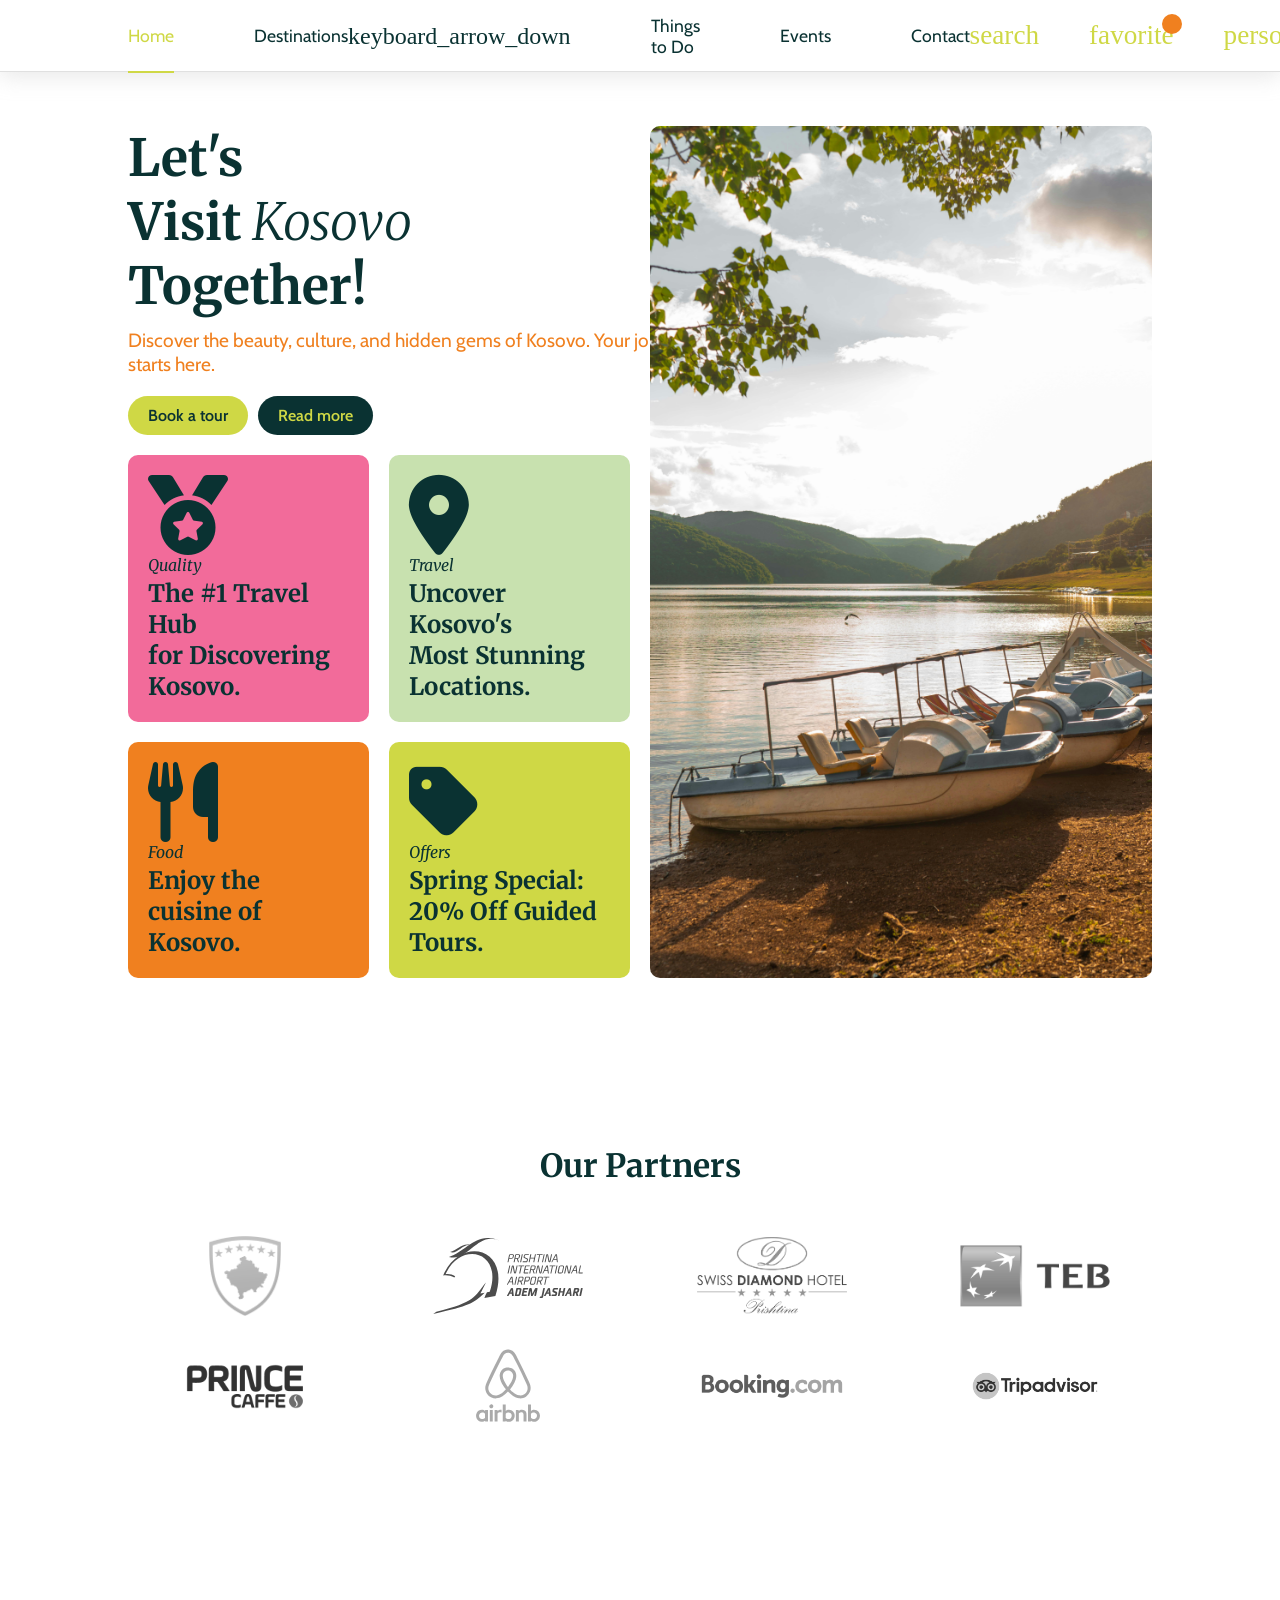
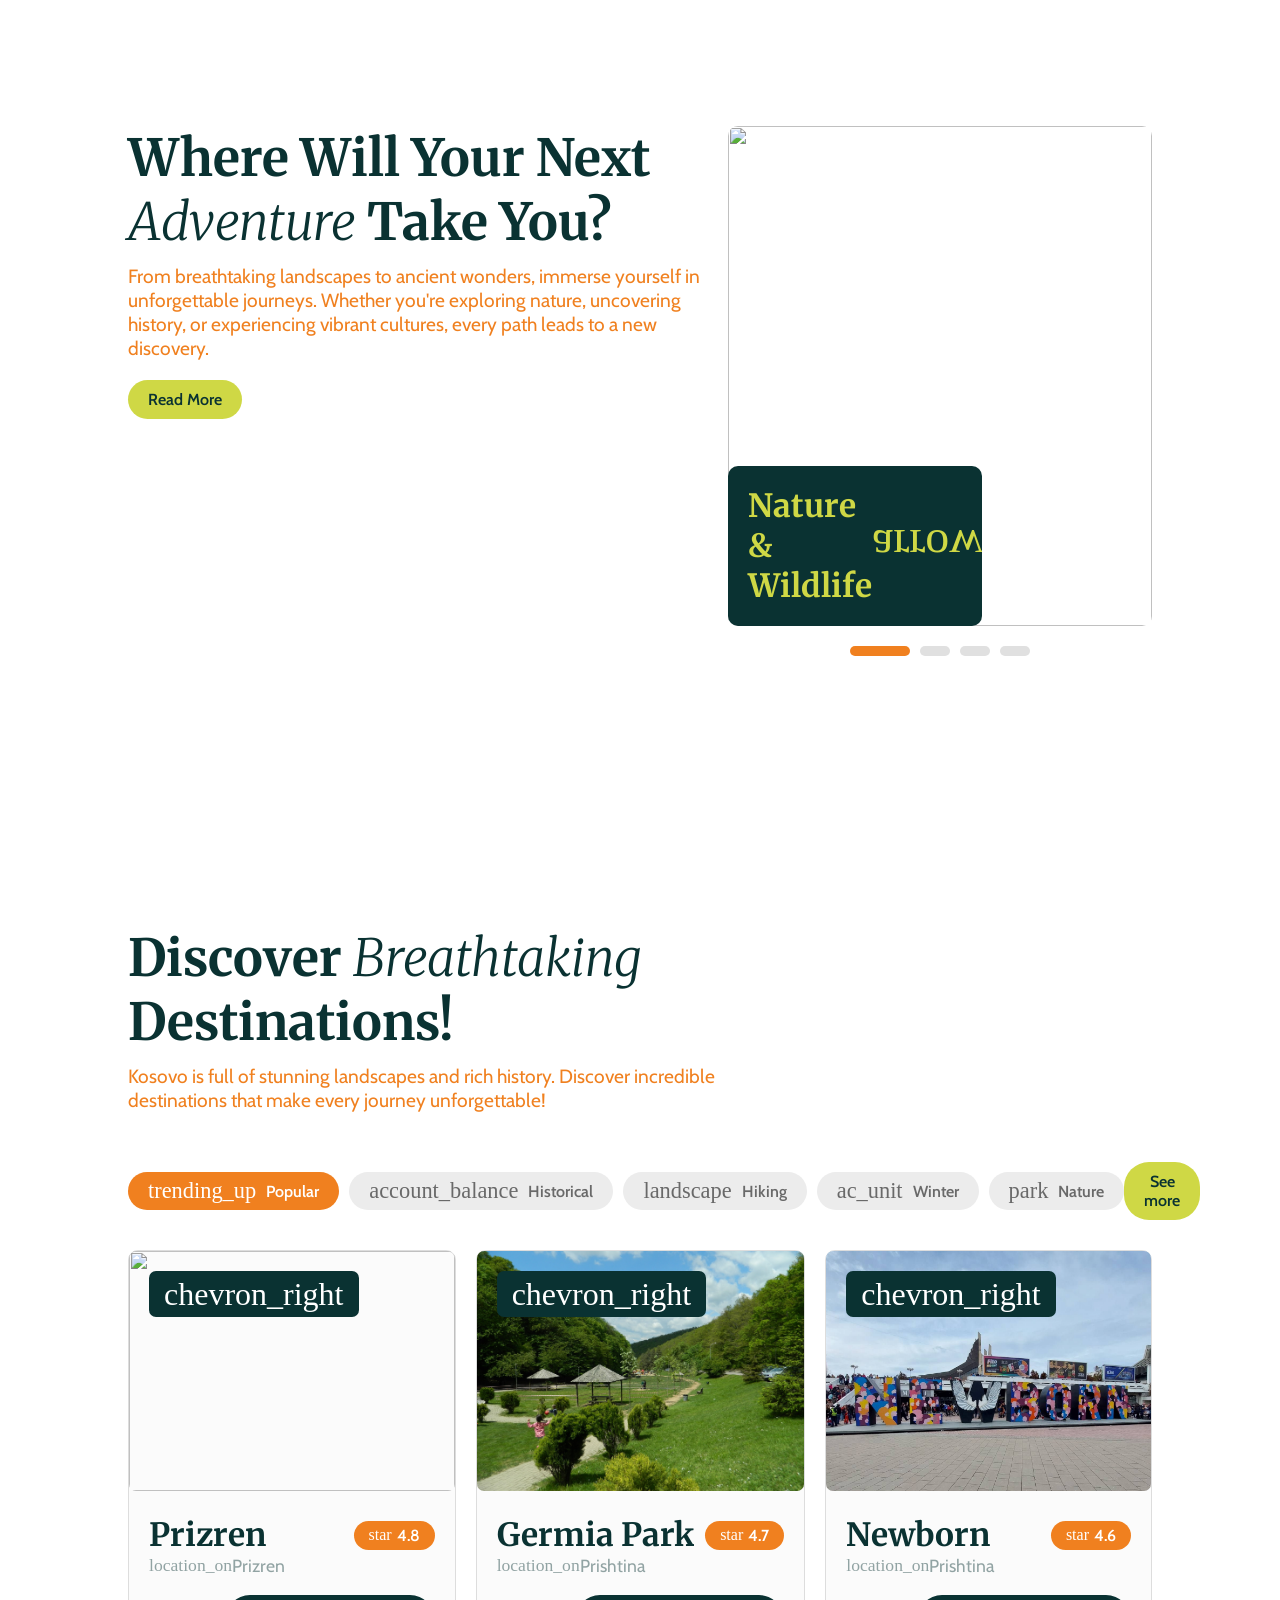
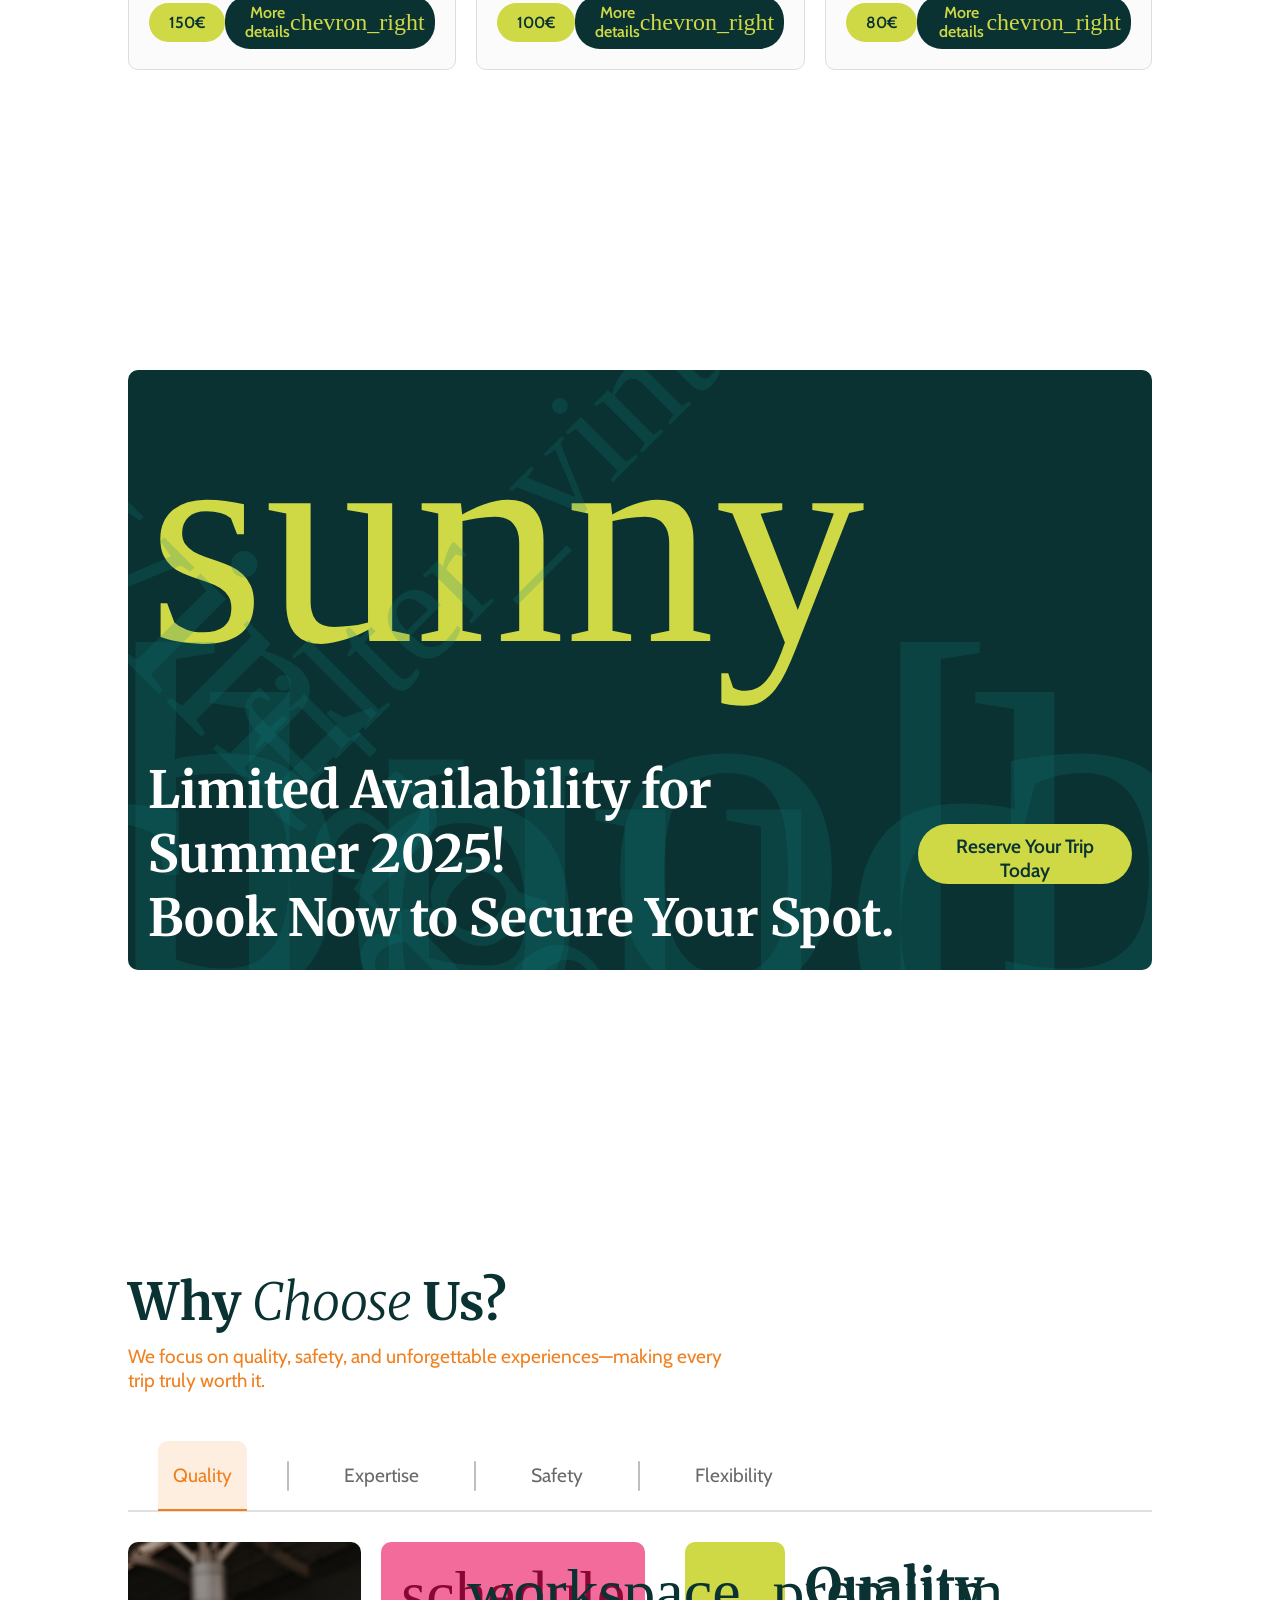
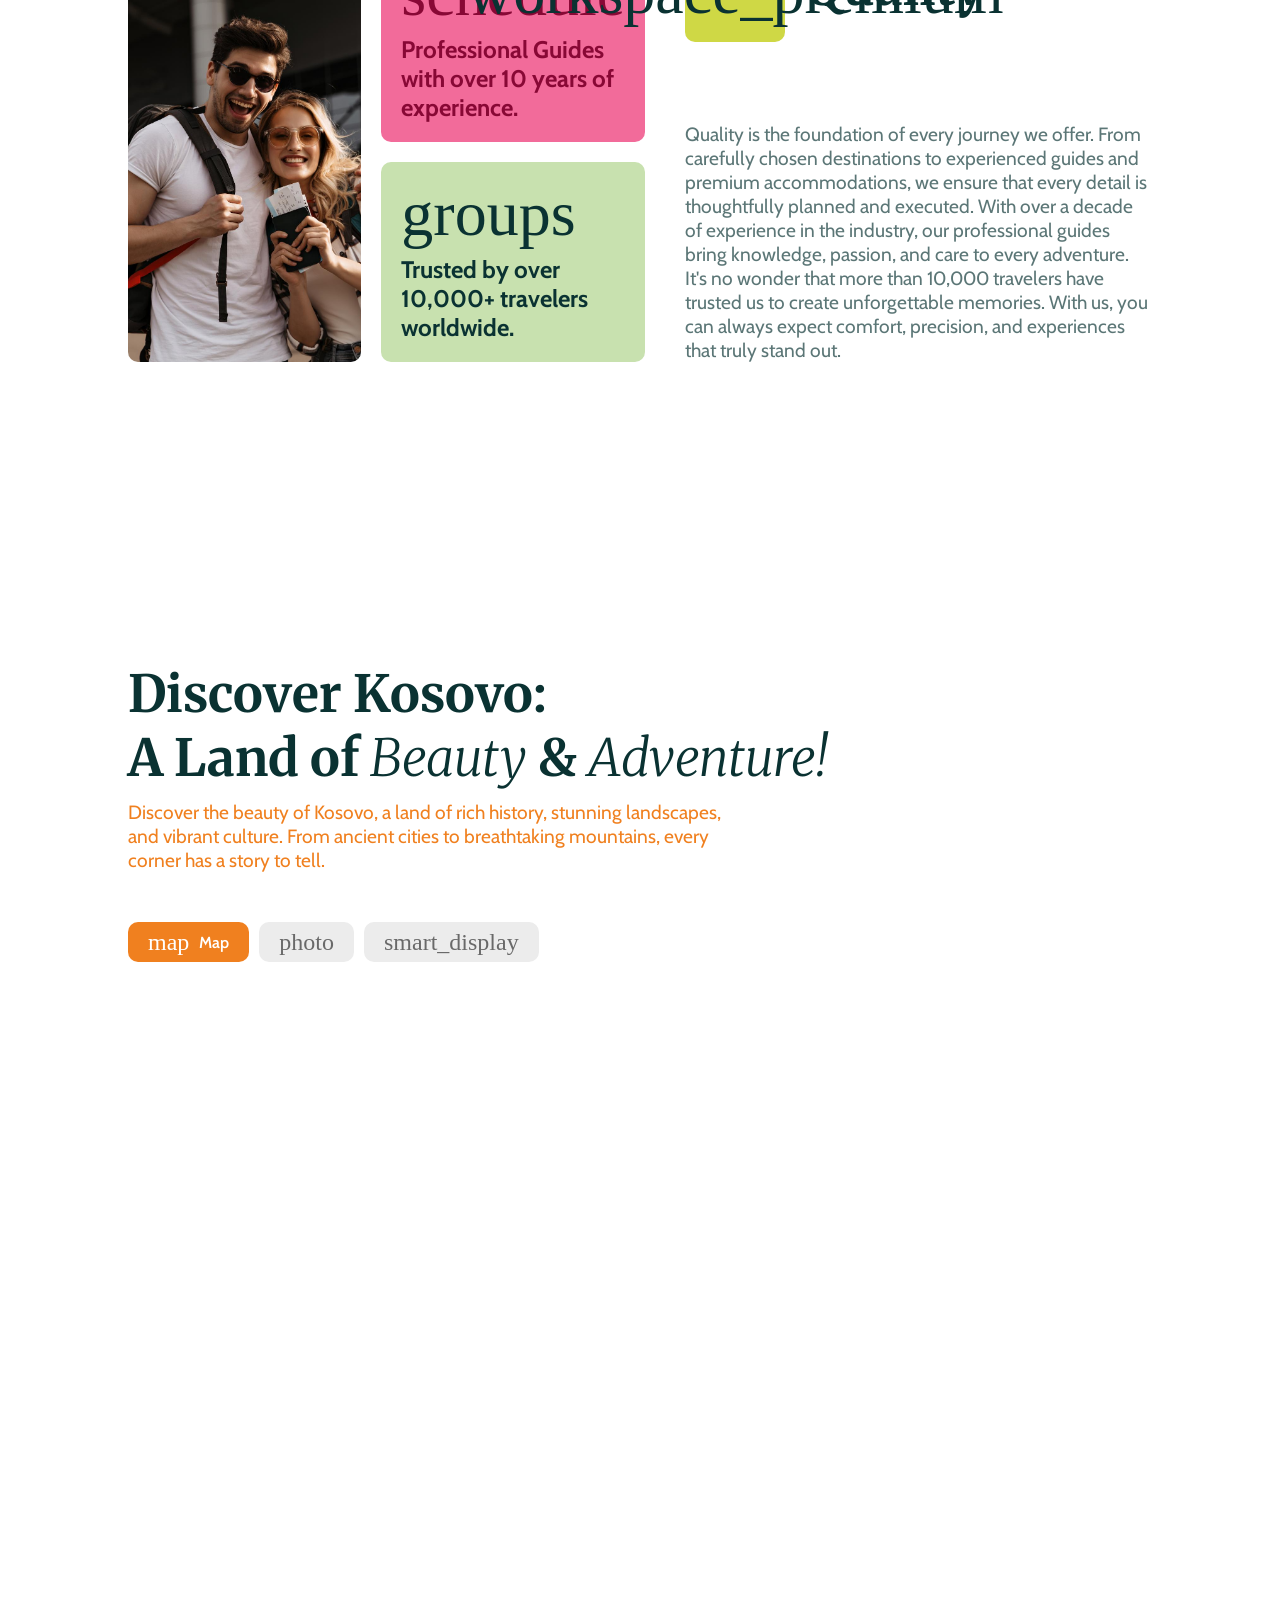
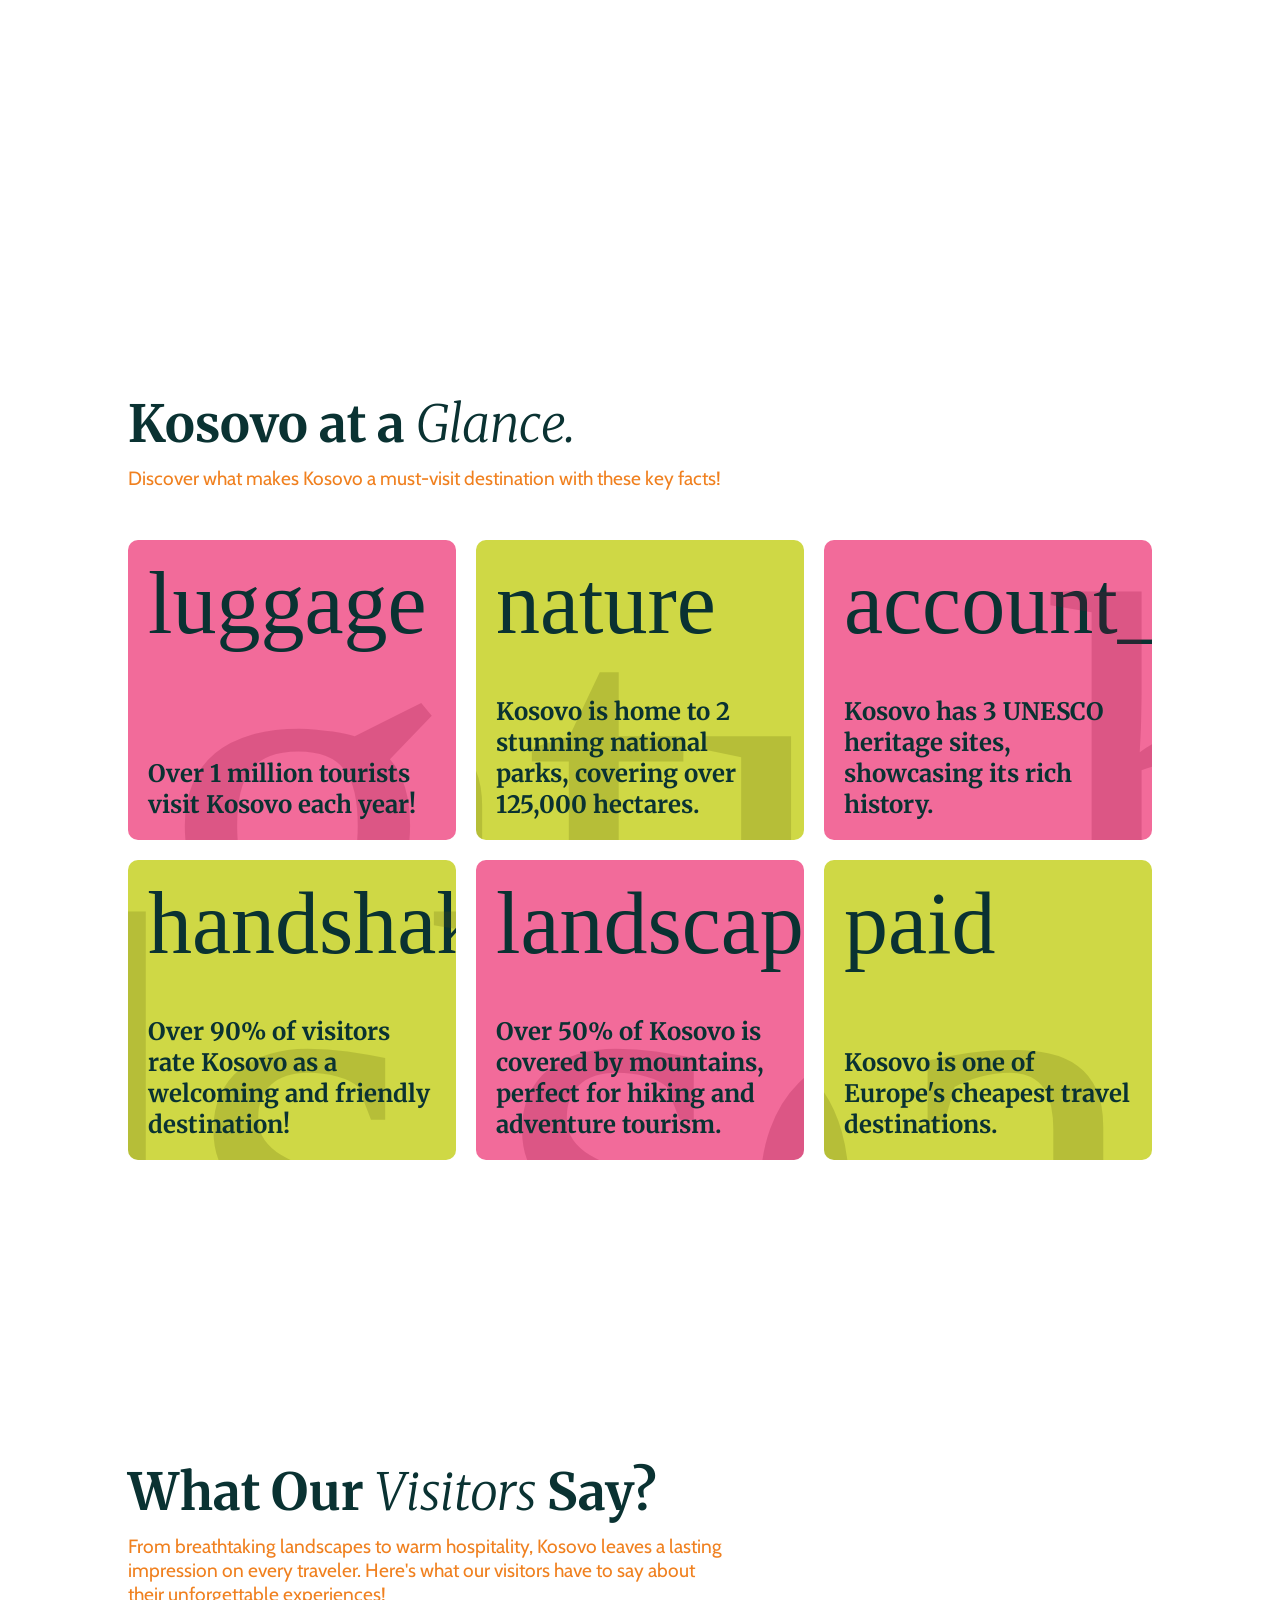
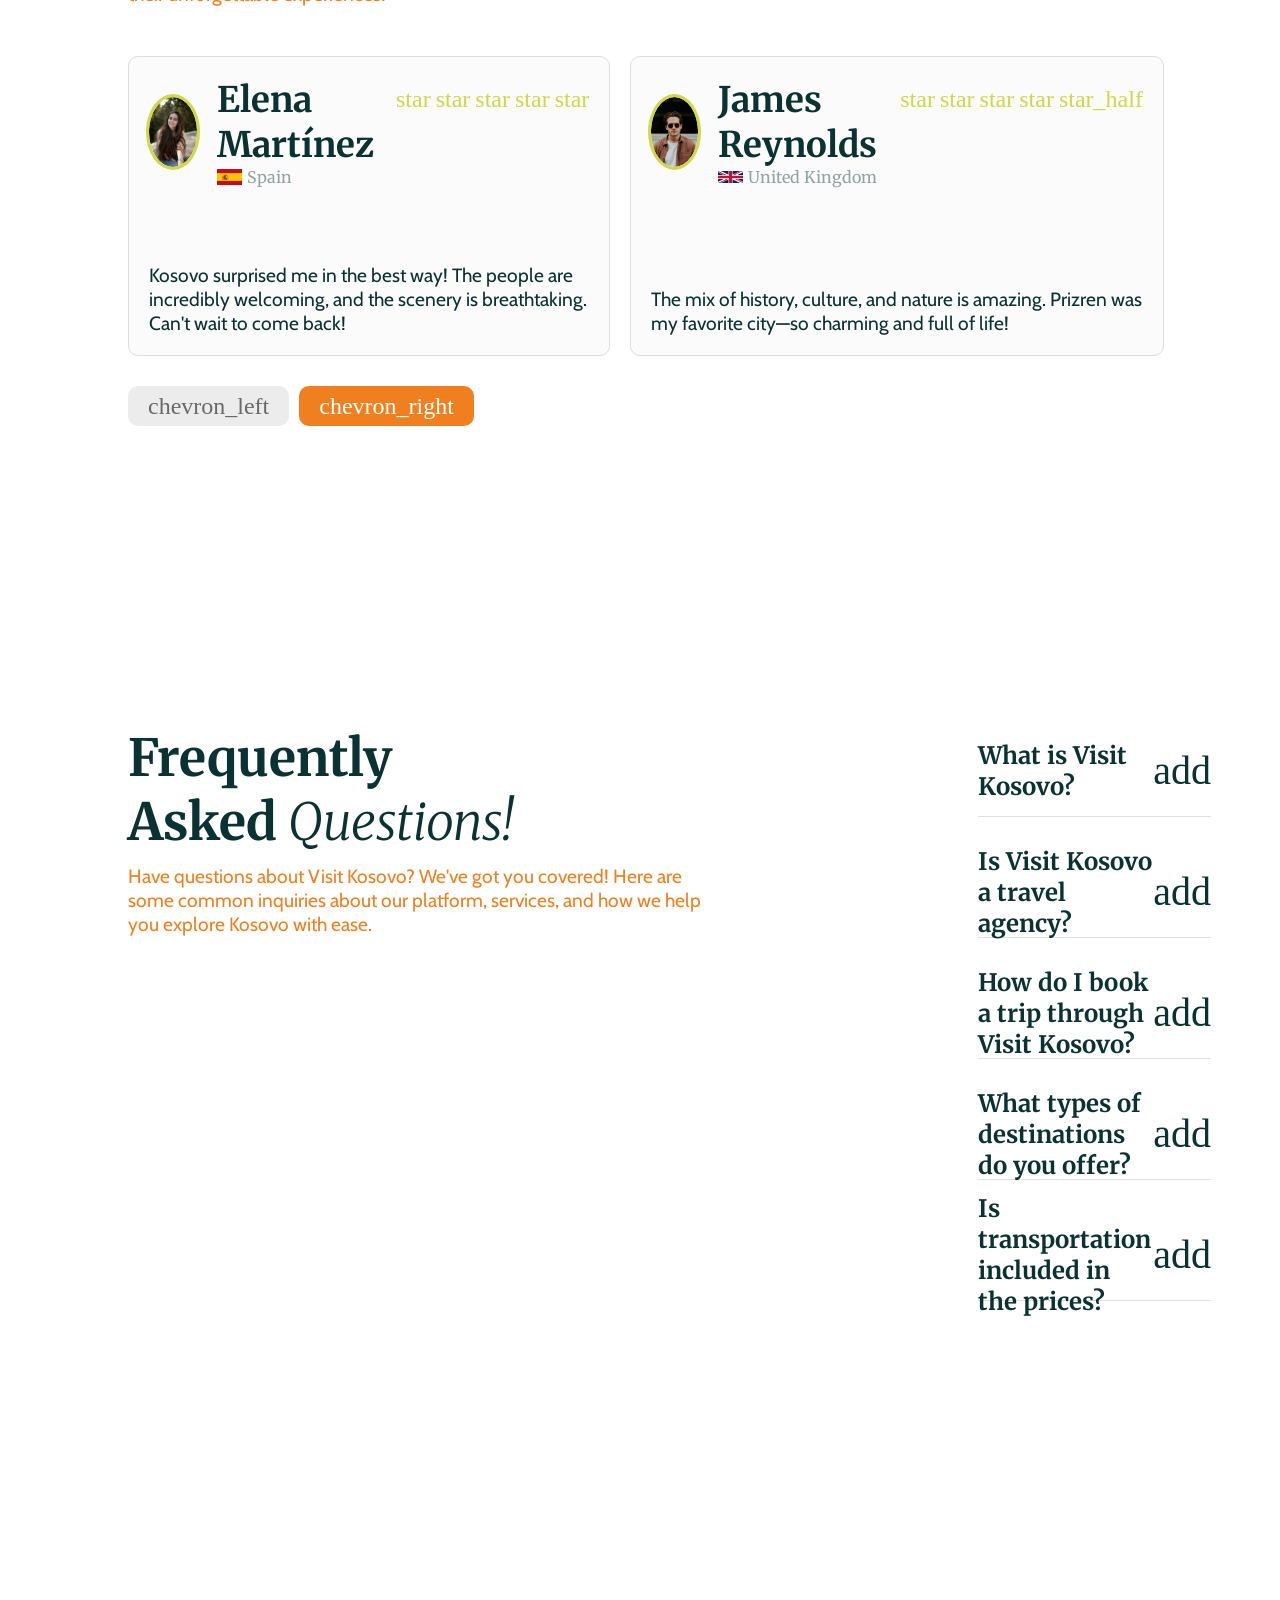
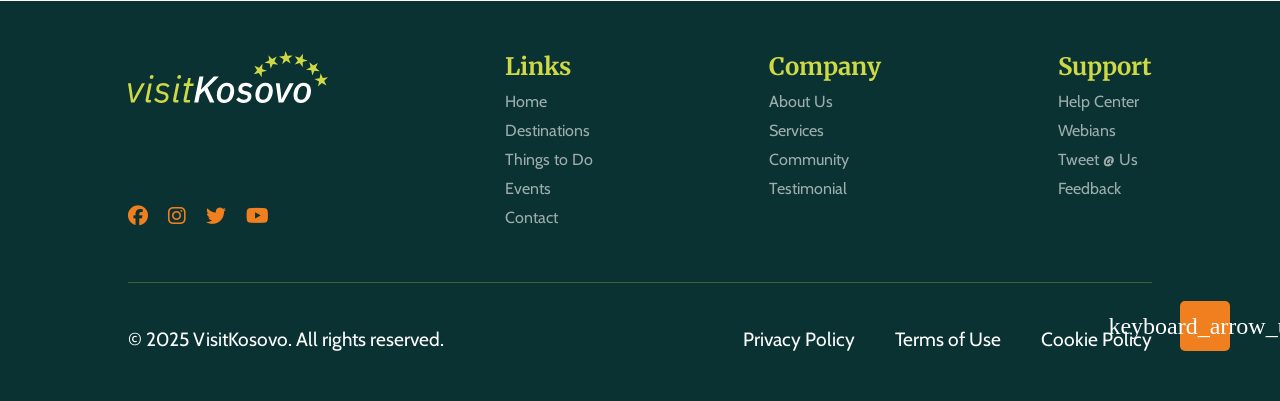
==== index.html @ 6e76bd53 "first Visit Kosovo commit" ====
<!DOCTYPE html>
<html lang="en">
  <head>
    <meta charset="UTF-8" />
    <meta name="viewport" content="width=device-width, initial-scale=1.0" />
    <title>Visit Kosovo</title>
    <link rel="icon" href="img/VisitKosovo FAVICON.svg" />
    <link rel="stylesheet" href="style.css" />

    <!-- Google Fonts -->
    <link
      href="https://fonts.googleapis.com/css2?family=Cabin:wght@400;500;700&family=Merriweather:wght@400;700&display=swap"
      rel="stylesheet"
    />

    <!-- Material Symbols (if using <span class="material-symbols-outlined">) -->
    <link
      href="https://fonts.googleapis.com/css2?family=Material+Symbols+Outlined"
      rel="stylesheet"
    />
    <link
      href="https://fonts.googleapis.com/css2?family=Material+Symbols+Outlined"
      rel="stylesheet"
    />
    <!-- Font Awesome -->
    <link
      rel="stylesheet"
      href="https://cdnjs.cloudflare.com/ajax/libs/font-awesome/6.4.0/css/all.min.css"
    />
    <link
      rel="stylesheet"
      href="https://fonts.googleapis.com/css2?family=Material+Symbols+Outlined:opsz,wght,FILL,GRAD@20..48,100..700,0..1,-50..200&icon_names=sunny"
    />
  </head>

  <body>
    <header>
      <div class="header-logo">
        <a href="index.html"
          ><img src="img/VISIT KOSOVO LOGO-02.svg" alt=""
        /></a>
      </div>
      <nav>
        <ul>
          <div class="link-container active-link">
            <li><a href="index.html">Home</a></li>
          </div>
          <div class="scrolldown-nav">
            <li><a href="page2.html">Destinations</a></li>
            <span class="material-icons nav-arrow"> keyboard_arrow_down </span>
            <div class="scroll-container">
              <ul>
                <li><a href="#">Popular</a></li>
                <li><a href="#">Historical</a></li>
                <li><a href="#">Hiking</a></li>
                <li><a href="#">Winter</a></li>
                <li><a href="#">Nature</a></li>
              </ul>
            </div>
          </div>
          <div class="link-container">
            <li><a href="page3.html">Things to Do</a></li>
          </div>
          <div class="link-container">
            <li><a href="page4.html">Events</a></li>
          </div>
          <div class="link-container">
            <li><a href="page5.html">Contact</a></li>
          </div>
        </ul>
      </nav>
      <div class="header-buttons">
        <div class="header-icon">
          <span class="material-icons">search</span>
        </div>
        <a href="page6.html">
          <div class="header-icon">
            <div class="notify-circle"></div>
            <span class="material-icons">favorite</span>
          </div>
        </a>
        <a href="page7.html">
          <div class="header-icon">
            <span class="material-icons">person</span>
          </div>
        </a>
      </div>
    </header>
    <main>
      <section class="hero-section">
        <div class="hero-text">
          <h1>Let's <br />Visit <span>Kosovo</span> Together!</h1>
          <p>
            Discover the beauty, culture, and hidden gems of Kosovo. Your
            journey starts here.
          </p>
          <div>
            <button class="main-btn">Book a tour</button>
            <button class="second-btn">Read more</button>
          </div>
        </div>
        <div class="hero-box firstBox">
          <i class="fa-solid fa-medal"></i>
          <div>
            <p>Quality</p>
            <h1>The #1 Travel Hub<br />for Discovering Kosovo.</h1>
          </div>
        </div>
        <div class="hero-box secondBox">
          <i class="fa-solid fa-location-dot"></i>
          <div>
            <p>Travel</p>
            <h1>Uncover Kosovo's<br />Most Stunning Locations.</h1>
          </div>
        </div>
        <div class="hero-box thirdBox">
          <i class="fa-solid fa-utensils"></i>
          <div>
            <p>Food</p>
            <h1>Enjoy the<br />cuisine of Kosovo.</h1>
          </div>
        </div>
        <div class="hero-box fourthBox">
          <i class="fa-solid fa-tag"></i>
          <div>
            <p>Offers</p>
            <h1>Spring Special:<br />20% Off Guided Tours.</h1>
          </div>
        </div>
        <div class="hero-image">
          <img src="img/Hero FOTO 1.jpg" alt="" />
        </div>
      </section>
      <section class="partners-section">
        <h1>Our Partners</h1>
        <div class="partners-logos">
          <img src="img/Qeveria - Logo.png" alt="" />
          <img src="img/Aeroporti - Logo.svg" alt="" />
          <img src="img/Swiss Diamond - Logo.png" alt="" />
          <img src="img/Teb - Logo.png" alt="" />
          <img src="img/Prince Caffe - Logo.png" alt="" />
          <img src="img/Airbnb - Logo.svg" alt="" />
          <img src="img/Booking.com - Logo.png" alt="" />
          <img src="img/Tripadvisor - Logo.png" alt="" />
        </div>
      </section>
      <section class="adventure-section">
        <div class="adventure-left">
          <h1>Where Will Your Next <br /><span>Adventure</span> Take You?</h1>
          <p>
            From breathtaking landscapes to ancient wonders, immerse yourself in
            unforgettable journeys. Whether you're exploring nature, uncovering
            history, or experiencing vibrant cultures, every path leads to a new
            discovery.
          </p>
          <button class="main-btn">Read More</button>
        </div>
        <div class="adventure-right">
          <div class="adventure-content"></div>
          <div class="adventure-lines">
            <div class="line line-active" onclick="changeContent(0)"></div>
            <div class="line" onclick="changeContent(1)"></div>
            <div class="line" onclick="changeContent(2)"></div>
            <div class="line" onclick="changeContent(3)"></div>
          </div>
        </div>
      </section>
      <section class="destination-section">
        <div class="destination-text">
          <h1>Discover <span>Breathtaking</span> <br />Destinations!</h1>
          <p>
            Kosovo is full of stunning landscapes and rich history. Discover
            incredible destinations that make every journey unforgettable!
          </p>
        </div>
        <div class="category-buttons">
          <div class="all-destination-buttons">
            <button
              class="destination-btn active-destination-btn"
              onclick="
                   changeCategory ();
                   loadCard(0);
                    "
            >
              <span class="material-icons">trending_up</span> Popular
            </button>
            <button
              class="destination-btn"
              onclick="
                   changeCategory ()
                   loadCard(1);
                    "
            >
              <span class="material-icons">account_balance</span> Historical
            </button>
            <button
              class="destination-btn"
              onclick="
                    changeCategory ()
                    loadCard(2)"
            >
              <span class="material-icons">landscape</span> Hiking
            </button>
            <button
              class="destination-btn"
              onclick="
                    changeCategory ()
                    loadCard(3)"
            >
              <span class="material-icons">ac_unit</span> Winter
            </button>
            <button
              class="destination-btn"
              onclick="
                    changeCategory ()
                    loadCard(4)"
            >
              <span class="material-icons">park</span> Nature
            </button>
          </div>
          <a href="page2.html"><button class="main-btn">See more</button></a>
        </div>
        <div class="card-grid" id="allCards"></div>
      </section>
      <section class="cta-section">
        <div class="cta-content">
          <div class="cta-top">
            <span class="material-icons">sunny</span>
          </div>
          <div class="cta-text">
            <h1>
              Limited Availability for Summer 2025! <br />Book Now to Secure
              Your Spot.
            </h1>
            <button>Reserve Your Trip Today</button>
          </div>
          <span class="material-icons cta-bck cloud-1">cloud</span>
          <span class="material-icons cta-bck cloud-2">cloud</span>
          <span class="material-icons cta-bck fan-1">filter_vintage</span>
          <span class="material-icons cta-bck fan-2">filter_vintage</span>
        </div>
      </section>
      <section class="choose-section">
        <div class="choose-title">
          <h1>Why <span>Choose</span> Us?</h1>
          <p>
            We focus on quality, safety, and unforgettable experiences—making
            every trip truly worth it.
          </p>
        </div>
        <div class="choose-all-cat">
          <p
            class="choose-category active-category"
            onclick=" changeChoose();
                    loadChoose(0)"
          >
            Quality
          </p>
          <div class="divide"></div>
          <p
            class="choose-category"
            onclick=" changeChoose();
                loadChoose(1)"
          >
            Expertise
          </p>
          <div class="divide"></div>
          <p
            class="choose-category"
            onclick=" changeChoose();
                loadChoose(2)"
          >
            Safety
          </p>
          <div class="divide"></div>
          <p
            class="choose-category"
            onclick=" changeChoose();
                loadChoose(3)"
          >
            Flexibility
          </p>
        </div>
        <div class="choose-content" id="chooseContent"></div>
      </section>
      <section class="discover-section">
        <div class="discover-title">
          <h1>
            Discover Kosovo:<br />A Land of <span>Beauty</span> &
            <span>Adventure!</span>
          </h1>
          <p>
            Discover the beauty of Kosovo, a land of rich history, stunning
            landscapes, and vibrant culture. From ancient cities to breathtaking
            mountains, every corner has a story to tell.
          </p>
        </div>
        <div class="discover-buttons">
          <button class="map-btn" id="mapBtn">
            <span class="material-icons">map</span>
          </button>
          <button class="gallery-btn">
            <span class="material-icons">image</span>
          </button>
          <button class="video-btn">
            <span class="material-icons">smart_display</span>
          </button>
        </div>
        <div class="discover-content" id="discoverContent"></div>
      </section>
      <section class="stats-section">
        <div class="stats-title">
          <h1>Kosovo at a <span>Glance.</span></h1>
          <p>
            Discover what makes Kosovo a must-visit destination with these key
            facts!
          </p>
        </div>
        <div class="stats-content">
          <div class="stats-box">
            <span class="material-icons">luggage</span>
            <p>Over 1 million tourists visit Kosovo each year!</p>
            <span class="material-icons bck-icon">luggage</span>
          </div>
          <div class="stats-box pink-stats">
            <span class="material-icons">nature</span>
            <p>
              Kosovo is home to 2 stunning national parks, covering over 125,000
              hectares.
            </p>
            <span class="material-icons bck-icon green-bck-icon">nature</span>
          </div>
          <div class="stats-box">
            <span class="material-icons">account_balance</span>
            <p>
              Kosovo has 3 UNESCO heritage sites, showcasing its rich history.
            </p>
            <span class="material-icons bck-icon">account_balance</span>
          </div>
          <div class="stats-box pink-stats">
            <span class="material-icons">handshake</span>
            <p>
              Over 90% of visitors rate Kosovo as a welcoming and friendly
              destination!
            </p>
            <span class="material-icons bck-icon green-bck-icon"
              >handshake</span
            >
          </div>
          <div class="stats-box">
            <span class="material-icons">landscape</span>
            <p>
              Over 50% of Kosovo is covered by mountains, perfect for hiking and
              adventure tourism.
            </p>
            <span class="material-icons bck-icon">landscape</span>
          </div>
          <div class="stats-box pink-stats">
            <span class="material-icons">paid</span>
            <p>Kosovo is one of Europe's cheapest travel destinations.</p>
            <span class="material-icons bck-icon green-bck-icon">paid</span>
          </div>
        </div>
      </section>
      <section class="testimonial-section">
        <div class="testimonial-title">
          <h1>What Our <span>Visitors</span> Say?</h1>
          <p>
            From breathtaking landscapes to warm hospitality, Kosovo leaves a
            lasting impression on every traveler. Here's what our visitors have
            to say about their unforgettable experiences!
          </p>
        </div>
        <div class="testimonial-content"></div>
        <div class="testimonial-buttons">
          <button class="test-btn" id="testBtnLeft">
            <span class="material-icons">chevron_left</span>
          </button>
          <button class="test-btn test-btn-active" id="testBtnRight">
            <span class="material-icons">chevron_right</span>
          </button>
        </div>
      </section>
      <section class="faq-section">
        <div class="faq-title">
          <h1>Frequently<br />Asked <span>Questions!</span></h1>
          <p>
            Have questions about Visit Kosovo? We've got you covered! Here are
            some common inquiries about our platform, services, and how we help
            you explore Kosovo with ease.
          </p>
        </div>
        <div class="faq-content">
          <div class="question-container">
            <div class="question">
              <h1>What is Visit Kosovo?</h1>
              <div class="extend-btn">
                <span class="material-icons">add</span>
              </div>
            </div>
            <div class="answer">
              <p>
                Visit Kosovo is your ultimate online guide to discovering the
                beauty, culture, and experiences of Kosovo. We provide travel
                tips, must-see destinations, local insights, and exclusive
                recommendations to make your trip unforgettable.
              </p>
            </div>
          </div>
          <div class="question-container">
            <div class="question">
              <h1>Is Visit Kosovo a travel agency?</h1>
              <div class="extend-btn">
                <span class="material-icons">add</span>
              </div>
            </div>
            <div class="answer">
              <p>
                Yes! Visit Kosovo helps you discover and book amazing trips
                across Kosovo. We showcase top destinations with pricing, making
                it easy to plan your perfect getaway.
              </p>
            </div>
          </div>
          <div class="question-container">
            <div class="question">
              <h1>How do I book a trip through Visit Kosovo?</h1>
              <div class="extend-btn">
                <span class="material-icons">add</span>
              </div>
            </div>
            <div class="answer">
              <p>
                Simply browse our listed destinations, check the prices, and
                follow the provided booking instructions. Some trips can be
                booked directly through our platform, while others may require
                contacting the travel provider.
              </p>
            </div>
          </div>
          <div class="question-container">
            <div class="question">
              <h1>What types of destinations do you offer?</h1>
              <div class="extend-btn">
                <span class="material-icons">add</span>
              </div>
            </div>
            <div class="answer">
              <p>
                We feature a variety of destinations, including cultural
                landmarks, natural attractions, city tours, and adventure trips.
                Whether you’re looking for a relaxing retreat or an
                adrenaline-filled experience, we have something for you!
              </p>
            </div>
          </div>
          <div class="question-container">
            <div class="question">
              <h1>Is transportation included in the prices?</h1>
              <div class="extend-btn">
                <span class="material-icons">add</span>
              </div>
            </div>
            <div class="answer">
              <p>
                It depends on the destination. Some packages include
                transportation, while others only cover accommodations and
                activities. Be sure to check the details on each listing for
                what's included.
              </p>
            </div>
          </div>
        </div>
      </section>
    </main>
    <footer>
      <div class="foot-up">
        <div class="foot-logo">
          <a href="index.html"
            ><img src="img/VISIT KOSOVO LOGO Version 2-03.svg" alt=""
          /></a>
          <div class="socials">
            <a href="#"><i class="fab fa-facebook"></i></a>
            <a href="#"><i class="fab fa-instagram"></i></a>
            <a href="#"><i class="fa-brands fa-twitter"></i></a>
            <a href="#"><i class="fab fa-youtube"></i></a>
          </div>
        </div>
        <ul>
          <h3>Links</h3>
          <li><a href="index.html">Home</a></li>
          <li><a href="page2.html">Destinations</a></li>
          <li><a href="page3.html">Things to Do</a></li>
          <li><a href="page4.html">Events</a></li>
          <li><a href="page5.html">Contact</a></li>
        </ul>
        <ul>
          <h3>Company</h3>
          <li><a href="#">About Us</a></li>
          <li><a href="#">Services</a></li>
          <li><a href="#">Community</a></li>
          <li><a href="#">Testimonial</a></li>
        </ul>
        <ul>
          <h3>Support</h3>
          <li><a href="#">Help Center</a></li>
          <li><a href="#">Webians</a></li>
          <li><a href="#">Tweet @ Us</a></li>
          <li><a href="#">Feedback</a></li>
        </ul>
      </div>
      <div class="divide"></div>
      <div class="foot-down">
        <p>© 2025 VisitKosovo. All rights reserved.</p>
        <ul>
          <li><a href="#">Privacy Policy</a></li>
          <li><a href="#">Terms of Use</a></li>
          <li><a href="#">Cookie Policy</a></li>
        </ul>
      </div>
      <div class="top-button" id="backToTop">
        <span class="material-icons">keyboard_arrow_up</span>
      </div>
    </footer>
    <script src="data.js"></script>
    <script src="script.js"></script>
  </body>
</html>
---- style.css ----
* {
    margin: 0;
    padding: 0;
    box-sizing: border-box;
}

@font-face {
    font-family: 'Material Icons';
    font-style: normal;
    font-weight: 400;
    src: url(https://fonts.gstatic.com/s/materialicons/v140/flUhRq6tzZclQEJ-Vdg-IuiaDsNZ.ttf) format('truetype');
}

.material-icons {
    font-family: 'Material Icons' !important;
    font-size: 24px;
    font-weight: normal;
    font-style: normal;
    display: inline-block;
    line-height: 1;
    text-transform: none;
    letter-spacing: normal;
    word-wrap: normal;
    white-space: nowrap;
    direction: ltr;
    -webkit-font-smoothing: antialiased;
    -moz-osx-font-smoothing: grayscale;
    text-rendering: optimizeLegibility;
    font-feature-settings: 'liga';
}

body {
    font-family: 'Cabin', sans-serif;
}

section {
    width: 100%;
    padding: 0px 10%;
    margin-bottom: 300px;
}

h1 {
    color: #0A3232;
    font-family: 'Merriweather', serif;
    font-weight: bold;
    font-size: 3.2em;
    margin-bottom: 10px;
}

h1 span {
    font-weight: 300;
    font-style: italic;
}

.section-paragraph {
    width: 600px;
    color: #F0801F;
    font-size: 1.2em;
    margin-bottom: 20px;
}

button {
    padding: 10px 20px;
    border: none;
    border-radius: 25px;
    font-family: 'Cabin', sans-serif;
    font-size: 1em;
    font-weight: 600;
    cursor: pointer;
    transition: 0.2s ease-in-out;
}

/*Header Start*/
header {
    display: flex;
    justify-content: space-between;
    align-items: center;
    margin: 0 auto;
    height: 8vh;
    padding: 0px 10%;
    background-color: white;
    border-bottom: 1px solid #e0e0e0;
    position: sticky;
    top: 0;
    box-shadow: 0px 5px 20px 0px #e0e0e0b6;
    z-index: 100;
}

.header-logo {
    width: 150px;
}

nav {
    display: flex;
    align-items: center;
}

nav ul {
    display: flex;
    list-style: none;
    align-items: center;
    gap: 80px;
}

nav ul li a {
    height: 8vh;
    text-decoration: none;
    font-size: 1.1em;
    color: #0A3232;
    transition: 0.2s ease-in-out;
}

.link-container {
    height: 8vh;
    display: flex;
    justify-content: center;
    align-items: center;
    border-bottom: 2px solid transparent;
    margin-top: 2px;
    transition: 0.2s ease-in-out;
}

.active-link {
    border-bottom: 2px solid #CFD845;
}

.active-link a,
.active-link span {
    color: #CFD845;
}

.link-container:hover,
.scrolldown-nav:hover {
    border-bottom: 2px solid #CFD845;
}

.link-container:hover a,
.scrolldown-nav:hover,
.scrolldown-nav:hover a {
    color: #CFD845;
}

.scrolldown-nav {
    height: 8vh;
    color: #0A3232;
    display: flex;
    align-items: center;
    cursor: pointer;
    border-bottom: 2px solid transparent;
    margin-top: 2px;
    position: relative;
    transition: 0.2s ease-in-out;
}

.nav-arrow {
    transition: 0.2s ease-in-out;
}

.scrolldown-nav:hover .scroll-container {
    visibility: visible;
    opacity: 1;
}
.scrolldown-nav:hover .scroll-container ul li a {
    color: #0A3232;
}

.scrolldown-nav:hover .nav-arrow {
    rotate: 180deg;
}

.scroll-container {
    background-color: white;
    border: 1px solid #e0e0e0b6;
    border-radius: 10px;
    box-shadow: 0px 5px 20px 0px #e0e0e0b6;
    width: 250px;
    padding: 10px;
    position: absolute;
    top: 70px;
    left: 0px;
    visibility: hidden;
    opacity: 0;
    transition: 0.2s ease-in-out;
}

.scroll-container ul {
    display: flex;
    flex-direction: column;
    align-items: start;
    gap: 10px;
}

.scroll-container ul li {
    width: 100%;
    font-size: 16px;
}

.scroll-container ul li a {
    text-decoration: none;
    color: #0A3232;
    width: 100%;
    height: 100%;
    padding: 5px 10px;
    border-radius: 5px;
    display: flex;
    align-items: center;
}

.scroll-container ul li a:hover {
    background-color: #F0801F;
    color: white !important;
}

.header-buttons {
    display: flex;
    align-items: center;
    gap: 50px;
}

.header-icon {
    position: relative;
}

.header-icon span:hover {
    color: #0A3232;
}

.header-icon span {
    color: #CFD845;
    font-size: 1.7em;
    cursor: pointer;
    transition: 0.2s ease-in-out;
}

.notify-circle {
    background-color: #F0801F;
    color: white;
    display: flex;
    justify-content: center;
    align-items: center;
    width: 20px;
    height: 20px;
    border: none;
    border-radius: 50%;
    font-size: 0.8em;
    position: absolute;
    top: -8px;
    right: -8px;
}

/*Header End*/


/*Hero Section Start*/

.hero-section {
    width: 100%;
    height: 80vh;
    padding: 0px 10%;
    display: grid;
    grid-template-columns: repeat(4, 1fr);
    grid-template-rows: repeat(3, 1fr);
    gap: 20px;
    margin-top: 6vh;
}

.hero-section>div {
    border: none;
    border-radius: 10px;
}

.hero-text {
    grid-column: 1/3;
}

.hero-text h1 {
    color: #0A3232;
    font-family: 'Merriweather', serif;
    font-weight: bold;
    font-size: 3.2em;
    margin-bottom: 10px;
}

.hero-text p,
.adventure-left p,
.destination-text p,
.choose-title p,
.discover-title p,
.stats-title p,
.testimonial-title p,
.faq-title p {
    width: 600px;
    color: #F0801F;
    font-size: 1.2em;
    margin-bottom: 20px;
}

.hero-text div {
    display: flex;
    align-items: center;
    gap: 10px;
}

.main-btn {
    background-color: #CFD845;
    color: #0A3232;
}

.main-btn:hover {
    background-color: #0A3232;
    color: #CFD845;
}

.second-btn {
    background-color: #0A3232;
    color: #CFD845;
}

.second-btn:hover {
    background-color: #CFD845;
    color: #0A3232;
}

.firstBox {
    grid-template-columns: 1/2;
    grid-template-rows: 2/2;
    background-color: #F26B9A;
}

.secondBox {
    grid-template-columns: 2/3;
    grid-template-rows: 2/3;
    background-color: #C8E1AF;
}

.thirdBox {
    grid-template-columns: 1/2;
    grid-template-rows: 3/4;
    background-color: #F0801F;
}


.fourthBox {
    grid-template-columns: 2/3;
    grid-template-rows: 3/4;
    background-color: #CFD845;
}

.hero-image {
    grid-column: 3/5;
    grid-row: 1/4;
}

.hero-image img {
    width: 100%;
    height: 100%;
    object-fit: cover;
    border-radius: 10px;
}

.hero-box {
    display: flex;
    flex-direction: column;
    justify-content: space-between;
    padding: 20px;
    color: #0A3232;
}

.hero-box i {
    font-size: 5em;
}

.hero-box div p {
    font-size: 1em;
    font-style: italic;
    font-family: 'Merriweather', serif;
    margin-bottom: 3px;
}

.hero-box div h1 {
    font-size: 1.5em;
    margin: 0;
}

/*Hero Section End*/


/*Partners Section Start*/

.partners-section {
    width: 100%;
    text-align: center;
}

.partners-section h1 {
    margin: 0 auto;
    font-size: 2em;
    margin-bottom: 50px;
}

.partners-logos {
    width: 100%;
    display: grid;
    grid-template-columns: repeat(4, 1fr);
    grid-template-rows: repeat(2, 1fr);
    gap: 30px;
}

.partners-logos img {
    width: 150px;
    height: 80px;
    opacity: 0.8;
    object-fit: contain;
    filter: grayscale(100%);
    align-self: center;
    justify-self: center;
    transition: 0.2s ease-in-out;
}

.partners-logos img:hover {
    opacity: 1;
    filter: grayscale(0%);
}

/*Partners Section End*/



/*Adventure Section Start*/

.adventure-section {
    display: flex;
    justify-content: space-between;
}

.adventure-left {
    width: 100%;
}

.adventure-right {
    width: 100%;
    height: 500px;
    display: flex;
    flex-direction: column;
    align-items: center;
    gap: 20px;
}

.adventure-content {
    position: relative;
    width: 100%;
    height: 500px;
}

.adventure-content img {
    width: 100%;
    height: 500px;
    border-radius: 10px;
    object-fit: cover;
}

.adventure-info {
    position: absolute;
    left: 0;
    bottom: 0;
    width: 60%;
    height: auto;
    padding: 20px;
    background-color: #0A3232;
    border-radius: 10px;
    border: none;
    display: flex;
    flex-direction: column;
    justify-content: space-between;
    overflow: hidden;
    transition: 0.3s ease;
}

.activeInfo {
    height: 250px;
}

.adventure-info:first-child div {
    display: flex;
    align-items: center;
    justify-content: space-between;
    color: #CFD845;
    align-items: center;
}

.adventure-info:first-child h1 {
    font-size: 2em;
    color: #CFD845;
    margin: 0;
}

.adventure-info:first-child span {
    transform: scaleY(-1);
    font-size: 3em;
    margin: 0;
    cursor: pointer;
    transition: 0.2s ease;
}

.active-arrow {
    rotate: 180deg;
    transition: 0.2s ease;
}

.adventurePara {
    display: none;
    color: #C8E1AF;
    opacity: 0;
    transition: 0.3s ease-in-out;
}

.activePara {
    display: block;
    opacity: 1;
    color: #C8E1AF;
}

.adventure-lines {
    display: flex;
    align-items: center;
    gap: 10px;
}

.line {
    width: 30px;
    height: 10px;
    border-radius: 50px;
    border: none;
    background-color: #e0e0e0;
    cursor: pointer;
    transition: 0.3s ease-in-out;
}


.line-active {
    width: 60px;
    background-color: #F0801F;
}

/*Adventure Section End*/


/*Destination Section Start*/

.category-buttons {
    width: 100%;
    display: flex;
    justify-content: space-between;
    align-items: center;
    margin-top: 50px;
    margin-bottom: 30px;
}

.all-destination-buttons {
    display: flex;
    align-items: center;
    gap: 10px;
}

.destination-btn {
    padding: 8px 20px;
    background-color: #ececec;
    color: #696969;
    display: flex;
    align-items: center;
    gap: 10px;
    transition: 0.2s ease;
}

.destination-btn:hover {
    background-color: #d6d6d6;
}

.active-destination-btn {
    background-color: #F0801F;
    color: white;
    transition: 0.2s ease-in-out;
}

.active-destination-btn:hover {
    background-color: #F0801F;
}

.destination-btn span {
    font-size: 1.4em;
}

.card-grid {
    width: 100%;
    display: grid;
    align-items: center;
    gap: 20px;
    grid-template-columns: repeat(3, 1fr);
}

.card-content {
    display: flex;
    flex-direction: column;
    justify-content: space-between;
    background-color: #dddddd1f;
    border: 1px solid #dddddd;
    height: 420px;
    border-radius: 10px;
    position: relative;
    transition: 0.2s ease-in-out;
}

.card-content:hover {
    border-color: #bebebe;
}

.card-ft img {
    width: 100%;
    height: 240px;
    border-radius: 7px;
    object-fit: cover;
}

.card-info {
    height: 100%;
    padding: 20px;
    display: flex;
    flex-direction: column;
    justify-content: space-between;
}

.card-title {
    width: 100%;
    display: flex;
    justify-content: space-between;
    align-items: center;
}

.card-title h1 {
    font-size: 2em;
    margin-bottom: 0px;
    overflow: hidden;
    text-overflow: ellipsis;
    display: -webkit-box;
    -webkit-line-clamp: 1;
    line-clamp: 1;
    -webkit-box-orient: vertical;
}

.card-rating {
    background-color: #F0801F;
    color: white;
    border: none;
    border-radius: 25px;
    padding: 5px 15px;
    display: flex;
    align-items: center;
    gap: 5px;
    font-family: 'Cabin', sans-serif;
    font-size: 1em;
    font-weight: 600;
}

.card-rating span {
    font-size: 1em;
}

.card-location {
    color: #0a323270;
    font-family: 'Cabin', sans-serif;
    font-size: 1.1em;
    display: flex;
    align-items: center;
}

.card-location span {
    font-size: 1em;
}

.card-info .main-btn {
    margin-right: 5px;
}

.card-details {
    position: absolute;
    top: 20px;
    left: 20px;
    padding: 7px 15px;
    border: none;
    border-radius: 7px;
    display: flex;
    align-items: center;
    width: fit-content;
    background-color: #0A3232;
    color: white;
    gap: 20px;
    transition: 0.2s ease-in-out;
}

#detail-arrow {
    font-size: 2em;
    transition: 0.2s ease-in-out;
}

.active-detail-arrow {
    rotate: 180deg;
}

.card-details span {
    font-size: 1.7em;
    cursor: pointer;
    transition: 0.2s ease;
}

.card-details span:hover {
    color: #CFD845;
}

.card-details a {
    color: #CFD845;
    margin-top: 4px;
}

.details-right {
    height: 100%;
    display: none;
    align-items: center;
    gap: 30px;
    position: relative;
    transition: 0.2s ease-in-out;
}

.active-detail {
    display: flex;
}

.divide {
    width: 2px;
    height: 30px;
    background-color: #ced8458f;
    border-radius: 10px;
    border: none;
}

.map-container {
    display: flex;
    flex-direction: column;
    gap: 20px;
    position: absolute;
    top: 0px;
    right: -520px;
    width: 500px;
    height: auto;
    padding: 20px;
    border-radius: 10px;
    scale: 0.1;
    opacity: 0;
    visibility: hidden;
    background-color: white;
    border: 1px solid #e0e0e0b6;
    box-shadow: 0px 5px 20px 0px #e0e0e0b6;
    z-index: 20;
    transition: 0.3s ease-in-out;
}

.active-map {
    scale: 1;
    opacity: 1;
    visibility: visible;
}

.card-content:last-child .map-container {
    top: 60px;
    left: 0;
}

.map {
    width: 100%;
    height: 240px;
    border-radius: 7px;
    border: none;
}

.map-container button {
    width: 100%;
    background-color: #F0801F;
    color: white;
    transition: 0.2s ease-in-out;
}

.map button:hover {
    background-color: #fa9e4e;
}

.card-buttons {
    display: flex;
    justify-content: space-between;
    align-items: center;
}

.price-btn {
    background-color: #CFD845;
    color: #0A3232;
    cursor: default;
}

.card-buttons .second-btn {
    display: flex;
    align-items: center;
    padding: 8px 10px 8px 20px;
}

/* Destination Section End */


/* CTA Section Start */

.cta-content {
    width: 100%;
    height: 600px;
    padding: 20px;
    border-radius: 10px;
    border: none;
    background-color: #0A3232;
    color: white;
    display: flex;
    flex-direction: column;
    justify-content: space-between;
    position: relative;
    overflow: hidden;
}

.cta-top span {
    font-size: 300px;
    color: #CFD845;
    z-index: 10;
}

.cta-text {
    width: 100%;
    display: flex;
    justify-content: space-between;
    align-items: center;
    z-index: 10;
}

.cta-text h1 {
    color: white;
    margin: 0;
}

.cta-text button {
    background-color: #CFD845;
    color: #0A3232;
    width: 250px;
    height: 60px;
    border-radius: 100px;
    font-size: 1.2em;
    transition: 0.2s ease-in-out;
}

.cta-text button:hover {
    background-color: white;
}

.cta-bck {
    color: #108181;
    position: absolute;
    font-size: 500px;
    opacity: 0.2;
    z-index: 1;
}

.cloud-1 {
    right: -60px;
    bottom: -100px;
    transform: scaleX(-1);
}

.cloud-2 {
    left: -150px;
    bottom: -150px;
}

.fan-1 {
    right: 350px;
    top: 50px;
    font-size: 250px;
    rotate: 45deg;
}

.fan-2 {
    right: 200px;
    top: 30px;
    font-size: 150px;
    rotate: -45deg;
}

/* CTA Section End */


/* Choose Us Section Start */

.choose-all-cat {
    height: 70px;
    padding: 0px 30px;
    border-bottom: 2px solid #e0e0e0;
    display: flex;
    align-items: center;
    gap: 40px;
    margin-top: 50px;
    margin-bottom: 30px;
}

.choose-category {
    height: 70px;
    padding: 0px 15px;
    border-radius: 10px 10px 0px 0px;
    font-size: 1.2em;
    background-color: transparent;
    color: #696969;
    border-bottom: 2px solid transparent;
    display: flex;
    align-items: center;
    cursor: pointer;
    transition: 0.2s ease-in-out;
}

.choose-category:hover,
.map-btn:hover,
.gallery-btn:hover {
    background-color: #c0c0c023;
}

.active-category {
    background-color: #f0801f23;
    color: #F0801F;
    border-bottom: 2px solid #F0801F;
}

.active-category:hover {
    background-color: #f0801f23;
}

.choose-all-cat .divide {
    background-color: #bebebe;
}

.choose-content {
    width: 100%;
    height: 420px;
    display: grid;
    grid-template-columns: repeat(4, 1fr);
    grid-template-rows: repeat(2, 1fr);
    gap: 20px;
}

.choose-content>div {
    border: none;
    border-radius: 10px;
}

.choose-img {
    grid-column: 1/2;
    grid-row: 1/3;
}

.choose-img img {
    width: 100%;
    height: 100%;
    object-fit: cover;
    object-position: bottom;
    border-radius: 10px;
}

.choose-box {
    max-width: 350px;
    display: flex;
    flex-direction: column;
    justify-content: space-between;
    padding: 20px;
}

.choose-box span {
    font-size: 4em;
}

.choose-box h1 {
    max-width: 350px;
    font-family: 'Cabin', sans-serif;
    font-size: 1.5em;
    margin: 0;
    white-space: normal;
    word-wrap: break-word;
}

.chooseBox1 {
    grid-column: 2/3;
    grid-row: 1/2;
    background-color: #F26B9A;
    color: #880835;
}

.chooseBox1 h1 {
    color: #880835;
}

.chooseBox2 {
    grid-column: 2/3;
    grid-row: 2/3;
    background-color: #C8E1AF;
    color: #0A3232;
}

.chooseBox2 h1 {
    color: #0A3232;
}

.choose-text {
    grid-column: 3/5;
    grid-row: 1/3;
    display: flex;
    flex-direction: column;
    justify-content: space-between;
    margin-left: 20px;
}

.choose-text-title {
    display: flex;
    align-items: center;
    gap: 20px;
}

.choose-text-title:first-child div {
    width: 100px;
    height: 100px;
    border-radius: 10px;
    background-color: #CFD845;
    color: #0A3232;
    display: flex;
    justify-content: center;
    align-items: center;
}

.choose-text-title:first-child span {
    font-size: 4em;
}

.choose-text p {
    color: #0a3232ab;
    font-size: 1.2em;
}

/* Choose Us Section End */


/* Discover Section Start */

.discover-content {
    width: 100%;
    height: 700px;
    max-height: 700px;
}

.discover-buttons {
    display: flex;
    align-items: center;
    gap: 10px;
    margin-top: 50px;
    margin-bottom: 30px;
}

.map-btn,
.gallery-btn,
.video-btn {
    display: flex;
    align-items: center;
    gap: 10px;
    padding: 8px 20px;
    border-radius: 10px;
    font-size: 1em;
    background-color: #ececec;
    color: #696969;
    display: flex;
    align-items: center;
    cursor: pointer;
    transition: 0.2s ease-in-out;
}

.map-btn:hover,
.gallery-btn:hover,
.video-btn:hover {
    background-color: #d6d6d6;
}

.discover-btn-active {
    background-color: #F0801F;
    color: white;
}

.discover-btn-active:hover {
    background-color: #F0801F;
}

.map-content,
.video-content {
    width: 100%;
    height: 100%;
    border-radius: 10px;
}

.discover-content iframe {
    width: 100%;
    height: 100%;
    border-radius: 10px;
    border: none;
}

.gallery-sec {
    width: 100%;
    height: 700px;
    max-height: 700px;
    display: flex;
    flex-direction: column;
    justify-content: center;
}

.gallery-content {
    width: 100%;
    height: 100%;
    max-height: 700px;
    display: grid;
    grid-template-columns: repeat(4, 1fr);
    grid-template-rows: 350px 350px;
    gap: 20px;
}

.gallery-container {
    border-radius: 10px;
}

.gallery-container img {
    width: 100%;
    height: 100%;
    max-height: 100%;
    object-fit: cover;
    border-radius: 10px;
}

.gll-1 {
    grid-column: 1/2;
    grid-row: 1/3;
}

.gll-2 {
    grid-column: 2/3;
    grid-row: 1/2;
}

.gll-3 {
    grid-column: 3/5;
    grid-row: 1/2;
}

.gll-4 {
    grid-column: 2/4;
    grid-row: 2/3;
}

.gll-5 {
    grid-column: 4/5;
    grid-row: 2/3;
}

.change-circles {
    display: flex;
    justify-content: center;
    align-items: center;
    gap: 10px;
    margin-top: 50px;
}

.circle {
    width: 10px;
    height: 10px;
    border-radius: 50%;
    background-color: #e0e0e0;
    border: none;
    cursor: pointer;
    transition: 0.3s ease-in-out;
}

.active-circle {
    background-color: #F0801F;
}

/* Discover Section End */


/* Stats Section Start */
.stats-content {
    width: 100%;
    display: grid;
    grid-template-columns: repeat(3, 1fr);
    gap: 20px;
    margin-top: 50px;
}

.stats-box {
    height: 300px;
    background-color: #F26B9A;
    color: #0A3232;
    border-radius: 10px;
    padding: 20px;
    display: flex;
    flex-direction: column;
    justify-content: space-between;
    position: relative;
    overflow: hidden;
    transition: 0.2s ease-in-out;
}

.stats-box span {
    font-size: 5.5em;
}

.stats-box p {
    font-size: 1.5em;
    font-family: 'Merriweather', serif;
    font-weight: bold;
    z-index: 10;
}

.pink-stats {
    background-color: #CFD845;
}

.bck-icon {
    color: #880835;
    position: absolute;
    bottom: -20px;
    right: -20px;
    z-index: 1;
    opacity: 0.2;
    transform: scale(7);
    cursor: default;
}

.green-bck-icon {
    color: #565c06;
}

/* Stats Section End */


/* Testimonial Section Start */
.testimonial-content {
    width: 100%;
    display: grid;
    grid-template-columns: repeat(2, 1fr);
    gap: 20px;
    margin-top: 50px;
}

.testimonial-card {
    background-color: #dddddd1f;
    border: 1px solid #dddddd;
    height: 300px;
    padding: 20px;
    border-radius: 10px;
    display: flex;
    flex-direction: column;
    justify-content: space-between;
    transition: 0.2s ease-in-out;
}

.testimonial-card:hover {
    border-color: #bebebe;
}

.testimonial-main {
    display: flex;
    justify-content: space-between;
    align-items: center;
}

.testimonial-info {
    display: flex;
    align-items: center;
    gap: 20px;
}

.testimonial-pfp {
    width: 70px;
    height: 70px;
    border-radius: 50%;
    outline: 3px solid #CFD845;
}

.testimonial-pfp img {
    width: 100%;
    height: 100%;
    border-radius: 50%;
    object-fit: cover;
}

.testimonial-info h1 {
    font-size: 2.2em;
    margin: 0;
}

.testimonial-country {
    display: flex;
    align-items: center;
    gap: 5px;
}

.flag {
    width: 25px;
    object-fit: cover;
}

.testimonial-country p {
    font-size: 1em;
    font-family: 'Merriweather', serif;
    color: #0a323270;
}

.testimonial-stars {
    display: flex;
    align-items: center;
    gap: 5px;
    color: #CFD845;
    align-self: flex-start;
    position: relative;
    top: 10px;
}

.testimonial-text {
    font-size: 1.2em;
    color: #0A3232;
}

.testimonial-buttons {
    display: flex;
    align-items: center;
    gap: 10px;
    margin-top: 30px;
}

.test-btn {
    background-color: #ececec;
    color: #696969;
    padding: 8px 20px;
    border-radius: 10px;
    display: flex;
    justify-content: center;
    align-items: center;
    cursor: pointer;
    transition: 0.2s ease-in-out;
}

.test-btn-active {
    background-color: #F0801F;
    color: white;
}

/* Testimonial Section End */


/* FAQ Section Start */
.faq-section {
    width: 100%;
    display: flex;
    justify-content: space-between;
    align-items: flex-start;
    gap: 250px;
}

.faq-content {
    width: 100%;
    display: flex;
    flex-direction: column;
    gap: 30px;
}

.question-container {
    width: 100%;
    height: auto;
    border-bottom: 1px solid #e0e0e0;
    display: flex;
    flex-direction: column;
    gap: 30px;
    padding: 20px 0px;
}

.question {
    height: 50px;
    display: flex;
    justify-content: space-between;
    align-items: center;
}

.question h1 {
    font-size: 1.5em;
    margin: 0;
}

.extend-btn {
    background-color: transparent;
    width: 60px;
    height: 60px;
    border-radius: 50%;
    display: flex;
    justify-content: center;
    align-items: center;
    transition: 0.2s ease-in-out;
}

.extend-btn:hover {
    background-color: #0a32320e;
}

.extend-btn span {
    font-size: 2.5em;
    color: #0A3232;
    cursor: pointer;
    transition: 0.3s ease-in-out;
}

.extend-btn.active span {
    transform: rotate(45deg);
}

.answer {
    display: none;
    max-height: 0;
    overflow: hidden;
    transition: max-height 0.3s ease, padding 0.3s ease;
}

.active-answer {
    display: block;
    max-height: 500px;
}

.answer p {
    color: #0a3232ab;
    font-size: 1.2em;
}

/* FAQ Section End */


/* Footer Start */
footer {
    width: 100%;
    height: 400px;
    padding: 50px 10%;
    background-color: #0A3232;
    display: flex;
    flex-direction: column;
    justify-content: space-between;
    position: relative;
}

.foot-up {
    width: 100%;
    display: flex;
    justify-content: space-between;
}

.foot-logo {
    height: 177px;
    display: flex;
    flex-direction: column;
    justify-content: space-between;
}

.foot-logo img {
    width: 200px;
}

.socials {
    display: flex;
    align-items: center;
    gap: 20px;
    font-size: 20px;
}

.socials i {
    color: #F0801F;
    transition: 0.2s ease-in-out;
}

.socials i:hover {
    opacity: 0.7;
}

footer h3 {
    color: #CFD845;
    font-family: 'Merriweather', serif;
    font-size: 1.5em;
    margin-bottom: 10px;
}

footer ul li {
    text-decoration: none;
    list-style: none;
    margin-bottom: 10px;
}

footer ul li a {
    text-decoration: none;
    color: white;
    opacity: 60%;
    font-weight: 200;
    transition: 0.2s ease;
}

footer ul li a:hover {
    opacity: 100%;
    text-decoration: underline;
}

footer .divide {
    width: 100%;
    height: 1px;
    opacity: 0.5;
}

.foot-down {
    width: 100%;
    display: flex;
    justify-content: space-between;
    align-items: center;
}

.foot-down p {
    color: white;
    font-size: 1.2em;
}

.foot-down ul {
    display: flex;
    align-items: center;
    gap: 40px;
}

.foot-down ul li {
    color: white;
    font-size: 1.2em;
    margin: 0;
}

.foot-down ul li a {
    opacity: 1;
}

.top-button {
    width: 50px;
    height: 50px;
    border-radius: 5px;
    border: none;
    background-color: #F0801F;
    color: white;
    display: flex;
    justify-content: center;
    align-items: center;
    cursor: pointer;
    position: absolute;
    bottom: 50px;
    right: 50px;
}

/*Footer End*/

/**/

/*Destination Page*/


/*Destination Hero Start*/
.dt-hero-section {
    height: 30vh;
    display: flex;
    flex-direction: column;
    text-align: center;
    justify-content: center;
    align-items: center;
    margin-top: 6vh;
}

.dt-hero-section p {
    width: 600px;
    color: #F0801F;
    font-size: 1.2em;
    margin-bottom: 20px;
}

.search-container {
    border: 1px solid #ced845;
    width: 70%;
    height: 60px;
    border-radius: 50px;
    padding: 10px;
    padding-left: 20px;
    display: flex;
    justify-content: space-between;
    align-items: center;
    margin-top: 40px;
}

.search-container input {
    background-color: transparent;
    color: #0A3232;
    width: 90%;
    height: 100%;
    border: none;
    outline: none;
    font-size: 1.2em;
    font-family: 'Cabin', serif;
}

.search-container input::placeholder {
    color: #0a3232ab;
    opacity: 0.6;
}

.searchButton {
    background-color: #CFD845;
    color: white;
    width: 38px;
    height: 100%;
    border-radius: 50px;
    display: flex;
    justify-content: center;
    align-items: center;
    transition: 0.2s ease-in-out;
}

.searchButton:hover {
    background-color: #bac435;
}
/*Destination Hero End*/


/*Category Section Start*/
.category-container {
    width: 100%;
    display: grid;
    grid-template-columns: repeat(5, 1fr);
    gap: 20px;
    margin-top: 50px;
}

.category-box {
    background-color: #CFD845;
    color: #0A3232;
    height: 60px;
    border-radius: 10px;
    padding: 20px;
    display: flex;
    justify-content: space-between;
    align-items: center;
    font-family: 'Cabin', serif;
    font-size: 1em;
    cursor: pointer;
    transition: 0.2s ease-in-out;
}

.category-box:hover {
    background-color: #0A3232;
    color: #CFD845;
}

.category-box span {
    font-size: 2.2em;
}

.category-pop-up {
    display: none;
    width: 100%;
    height: 100vh;
    position: fixed;
    top: 0;
    left: 0;
    background-color: #00000088;
    z-index: 100;
}

.pop-up-content {
    width: 100%;
    height: 90%;
    position: absolute;
    bottom: 0;
    left: 0;
    padding: 50px 10%;
    border-radius: 10px 10px 0px 0px;
    background-color: white;
}

.pop-up-grid {
    width: 100%;
    display: grid;
    align-items: center;
    gap: 20px;
    grid-template-columns: repeat(3, 1fr);
}

.pop-up-grid .card-content:nth-child(3) .map-container {
    top: 60px;
    left: 0;
}

.close-btn {
    width: 45px;
    height: 45px;
    border-radius: 10px;
    background-color: white;
    color: #696969;
    display: flex;
    justify-content: center;
    align-items: center;
    position: absolute;
    top: 20px;
    right: 20px;
    cursor: pointer;
    transition: 0.2s ease-in-out;
}

.close-btn:hover {
    background-color: #e0e0e0;
}

/*Category Section End*/


/* All Destinations Section Start */

.main-dtn-grid {
    width: 100%;
    display: grid;
    align-items: center;
    gap: 20px;
    grid-template-columns: repeat(3, 1fr);
    margin-top: 30px;
}
/* All Destinations Section End */


/* Location Destination Start */

.selection-container {
    display: flex;
    align-items: center;
    gap: 20px;
    margin-top: 50px;
    margin-bottom: 30px;
}

.selection-container h2 {
    font-size: 1.7em;
    font-weight: 500;
    margin: 0;
    color: #0A3232;
}

.selection-container select {
    background-color: #F0801F;
    color: white;
    padding: 10px 20px;
    border-radius: 10px;
    border: none;
    outline: none;
    font-size: 1em;
    font-weight: 500;
    font-family: 'Cabin', sans-serif;
    display: flex;
    justify-content: center;
    align-items: center;
    cursor: pointer;
    transition: 0.2s ease-in-out;
    /*
    appearance: none;
    -webkit-appearance: none;
    -moz-appearance: none;
    */
}

.selection-container select option {
    background-color: white;
    color: #0A3232;
    cursor: pointer;
}

.location-dtn-grid {
    width: 100%;
    display: grid;
    align-items: center;
    gap: 20px;
    grid-template-columns: repeat(3, 1fr);
}
/* Location Destination End */


/* Must See Places Start */

.mustsee-content {
    width: 100%;
    height: 600px;
    position: relative;
    display: flex;
    gap: 20px;
    margin-top: 50px;
}

.mustsee-image {
    flex: 1 1 0;
    height: 100%;
    border-radius: 10px;
    overflow: hidden;
}
.mustsee-image img {
    width: 100%;
    height: 100%;
    border-radius: 10px;
    object-fit: cover;
}

.page-num {
    position: absolute;
    top: 20px;
    left: 20px;
    padding: 8px 20px;
    border: none;
    border-radius: 50px;
    background-color: #0A3232;
    color: white;
}

.page-num p {
    font-size: 1.2em;
}

.mustsee-info {
    flex: 1 1 0;
    display: flex;
    flex-direction: column;
    justify-content: space-between;
}

.mustsee-info p {
    color: #0a3232ab;
    font-size: 1.2em;
}

.mustsee-info div:last-child {
    display: flex;
    justify-content: space-between;
    align-items: flex-end;
}

/* Must See Places End */


/* Seasons Start */

.seasons-content {
    width: 100%;
    height: 400px;
    display: grid;
    grid-template-columns: repeat(4, 1fr);
    gap: 20px;
    margin-top: 50px;
}

.season-card {
    background-color: #F26B9A;
    border-radius: 10px;
    padding: 20px;
    position: relative;
    display: flex;
    flex-direction: column;
    justify-content: space-between;
    overflow: hidden;
}

.season-card .bck-icon {
    font-size: 5em;
    bottom: 0;
    right: 0;
    z-index: 1;
    opacity: 0.2;
}

.season-title {
    color: #0A3232;
    display: flex;
    align-items: center;
    gap: 10px;
}

.season-title span {
    font-size: 5em;
}

.season-title h1 {
    font-size: 2.7em;
    margin: 0;
}

.season-info {
    color: #0A3232;
    z-index: 10;
}

.season-info h2 {
    font-size: 1.7em;
    margin: 0;
    margin-bottom: 5px;
}

.season-info div ul {
    display: flex;
    flex-direction: column;
    gap: 20px;
}

.season-info div ul li {
    list-style: none;
    color: #880835;
}

.season-info span {
    display: inline;
    font-size: 1.5em;
    margin-right: 5px;
}

.season-info p {
    display: inline;
    font-size: 1.5em;
    font-weight: 500;
}

.green-season {
    background-color: #CFD845;
}

.green-season .bck-icon {
    color: #565c06;
    opacity: 0.2;
}

.green-season .season-info div ul li {
    color: #565c06;
}
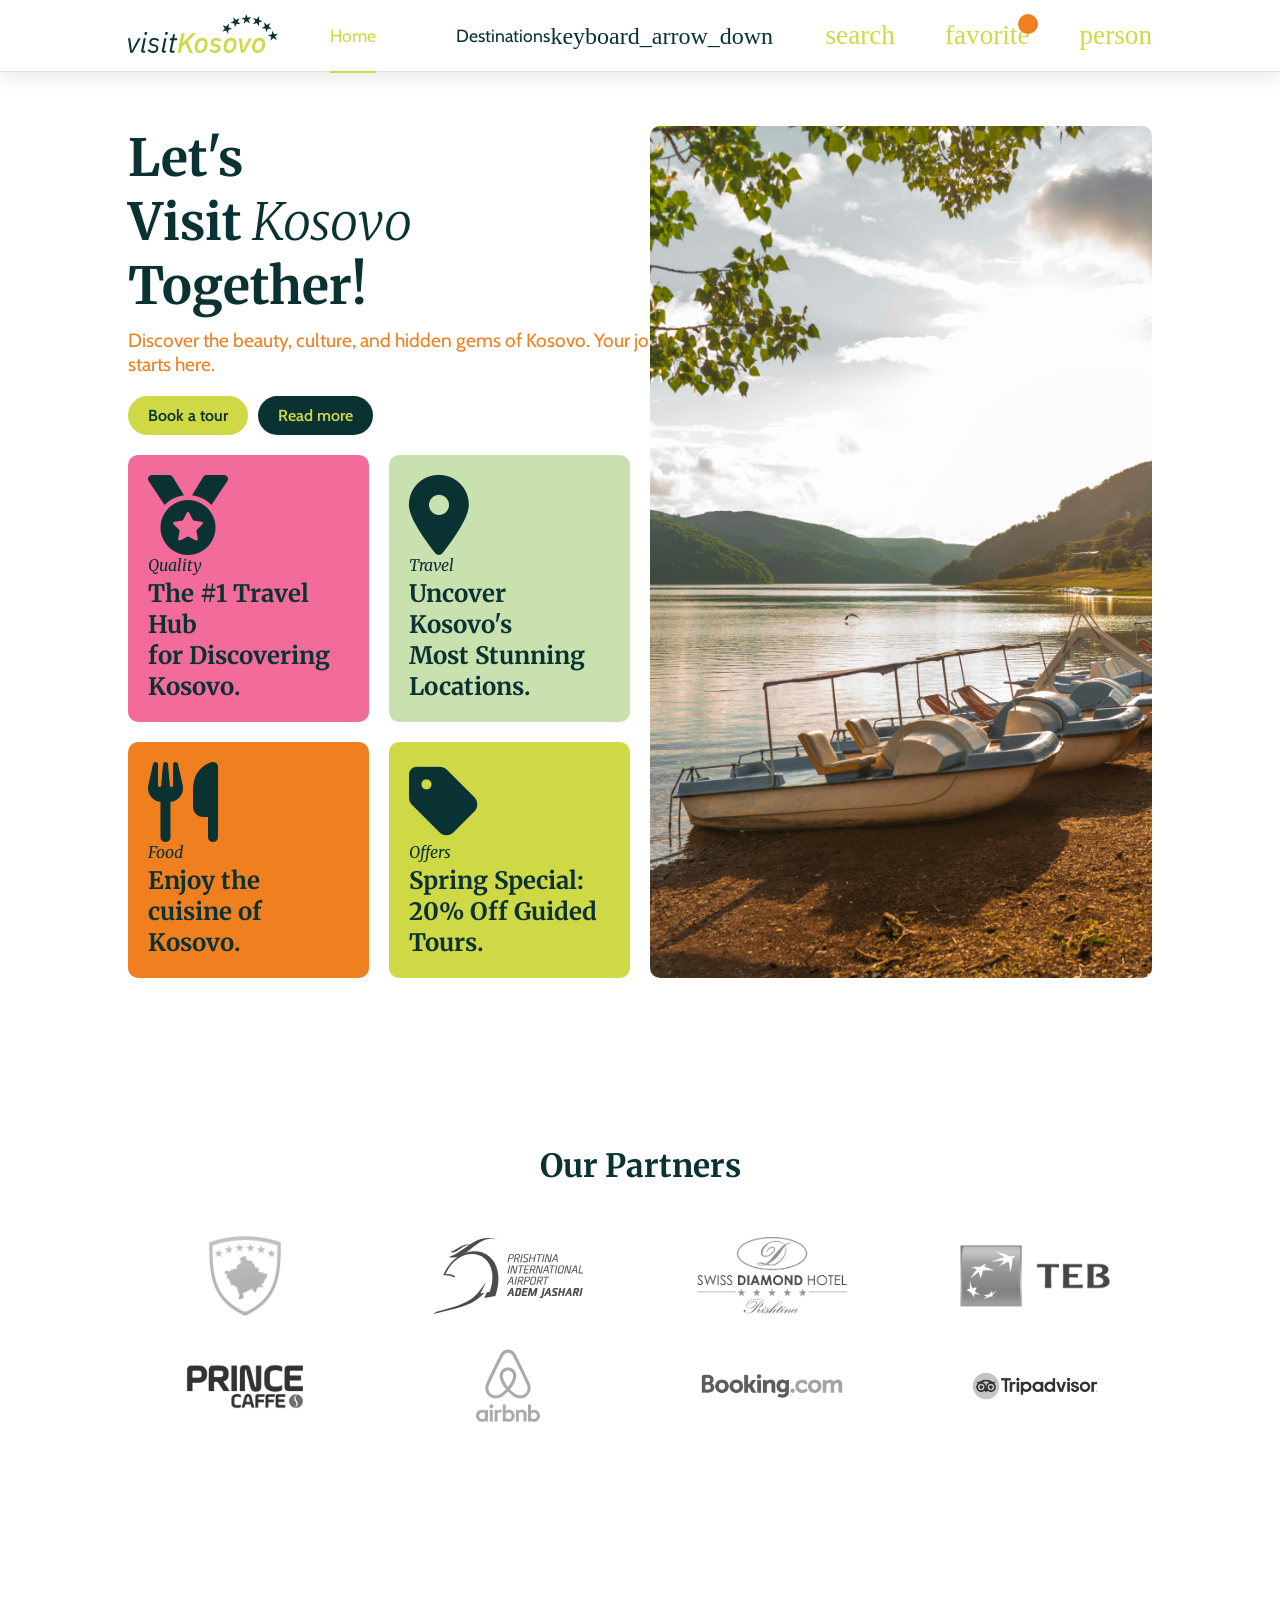
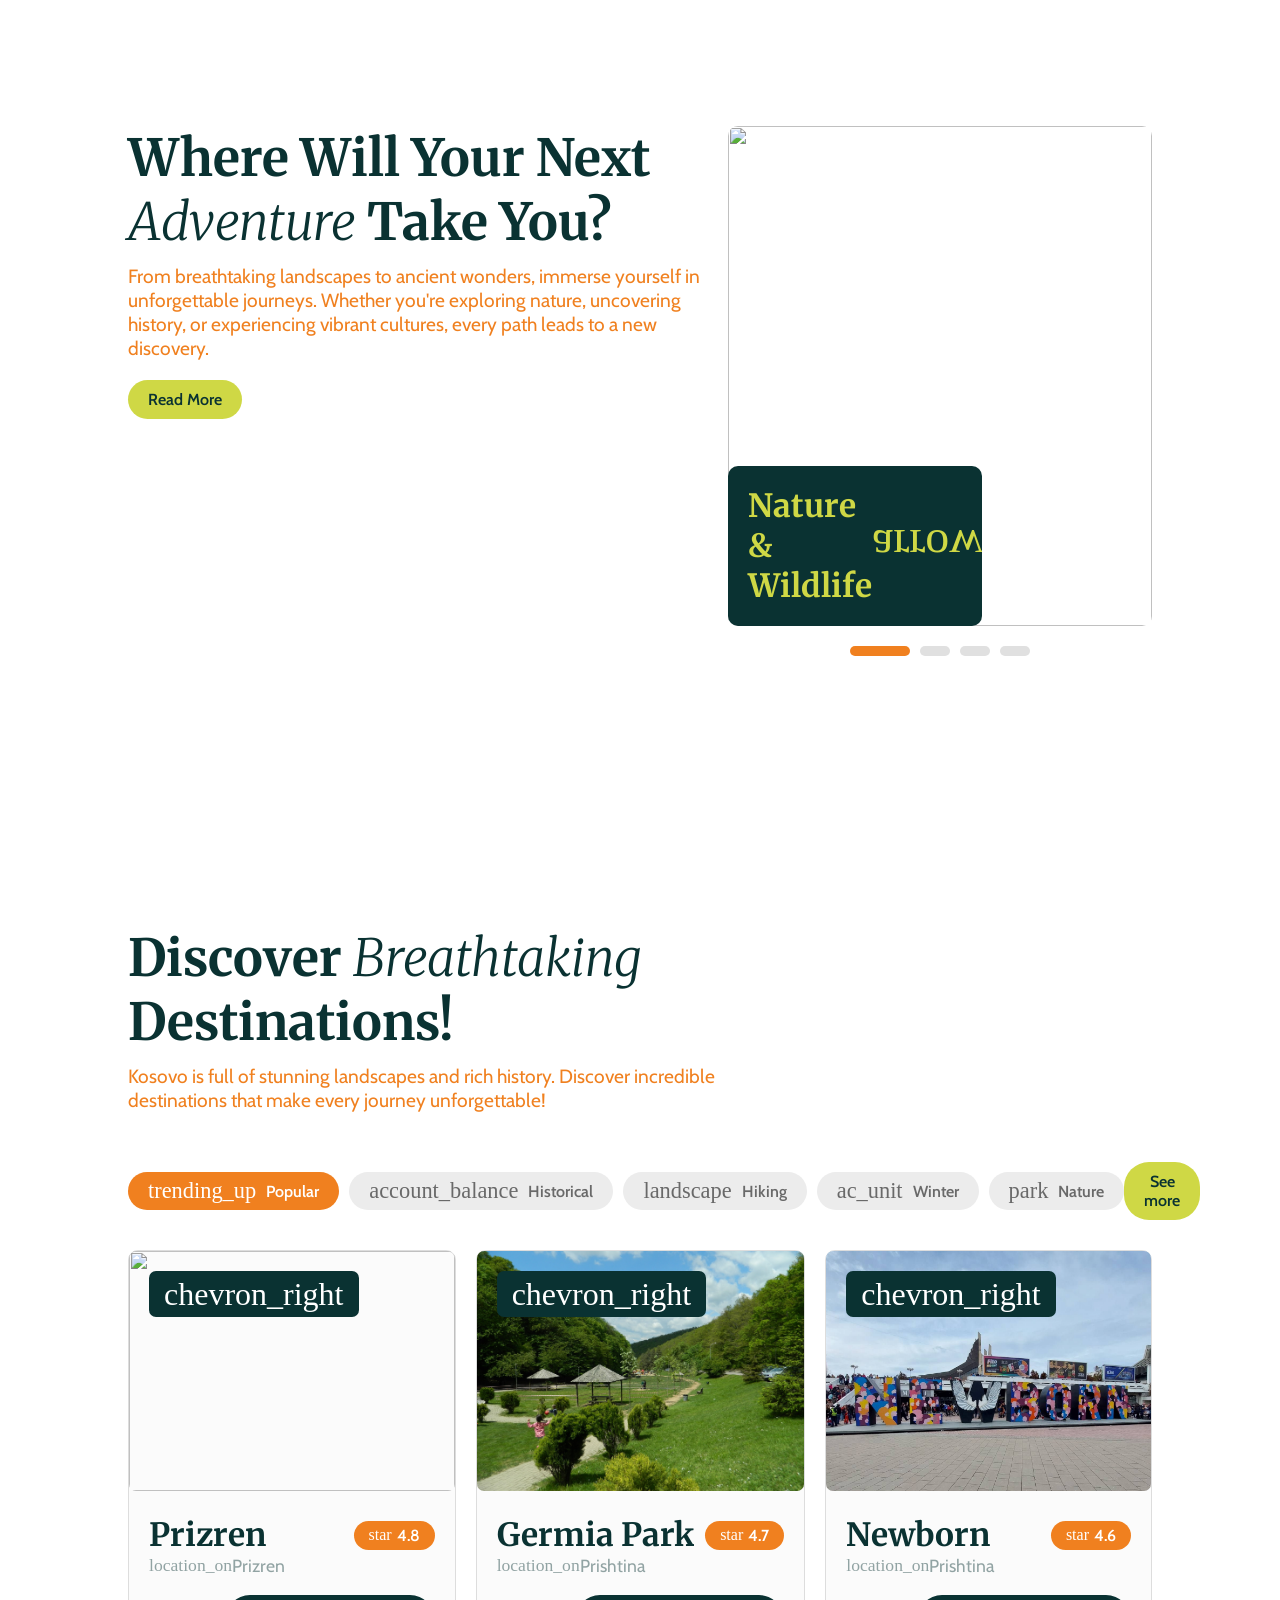
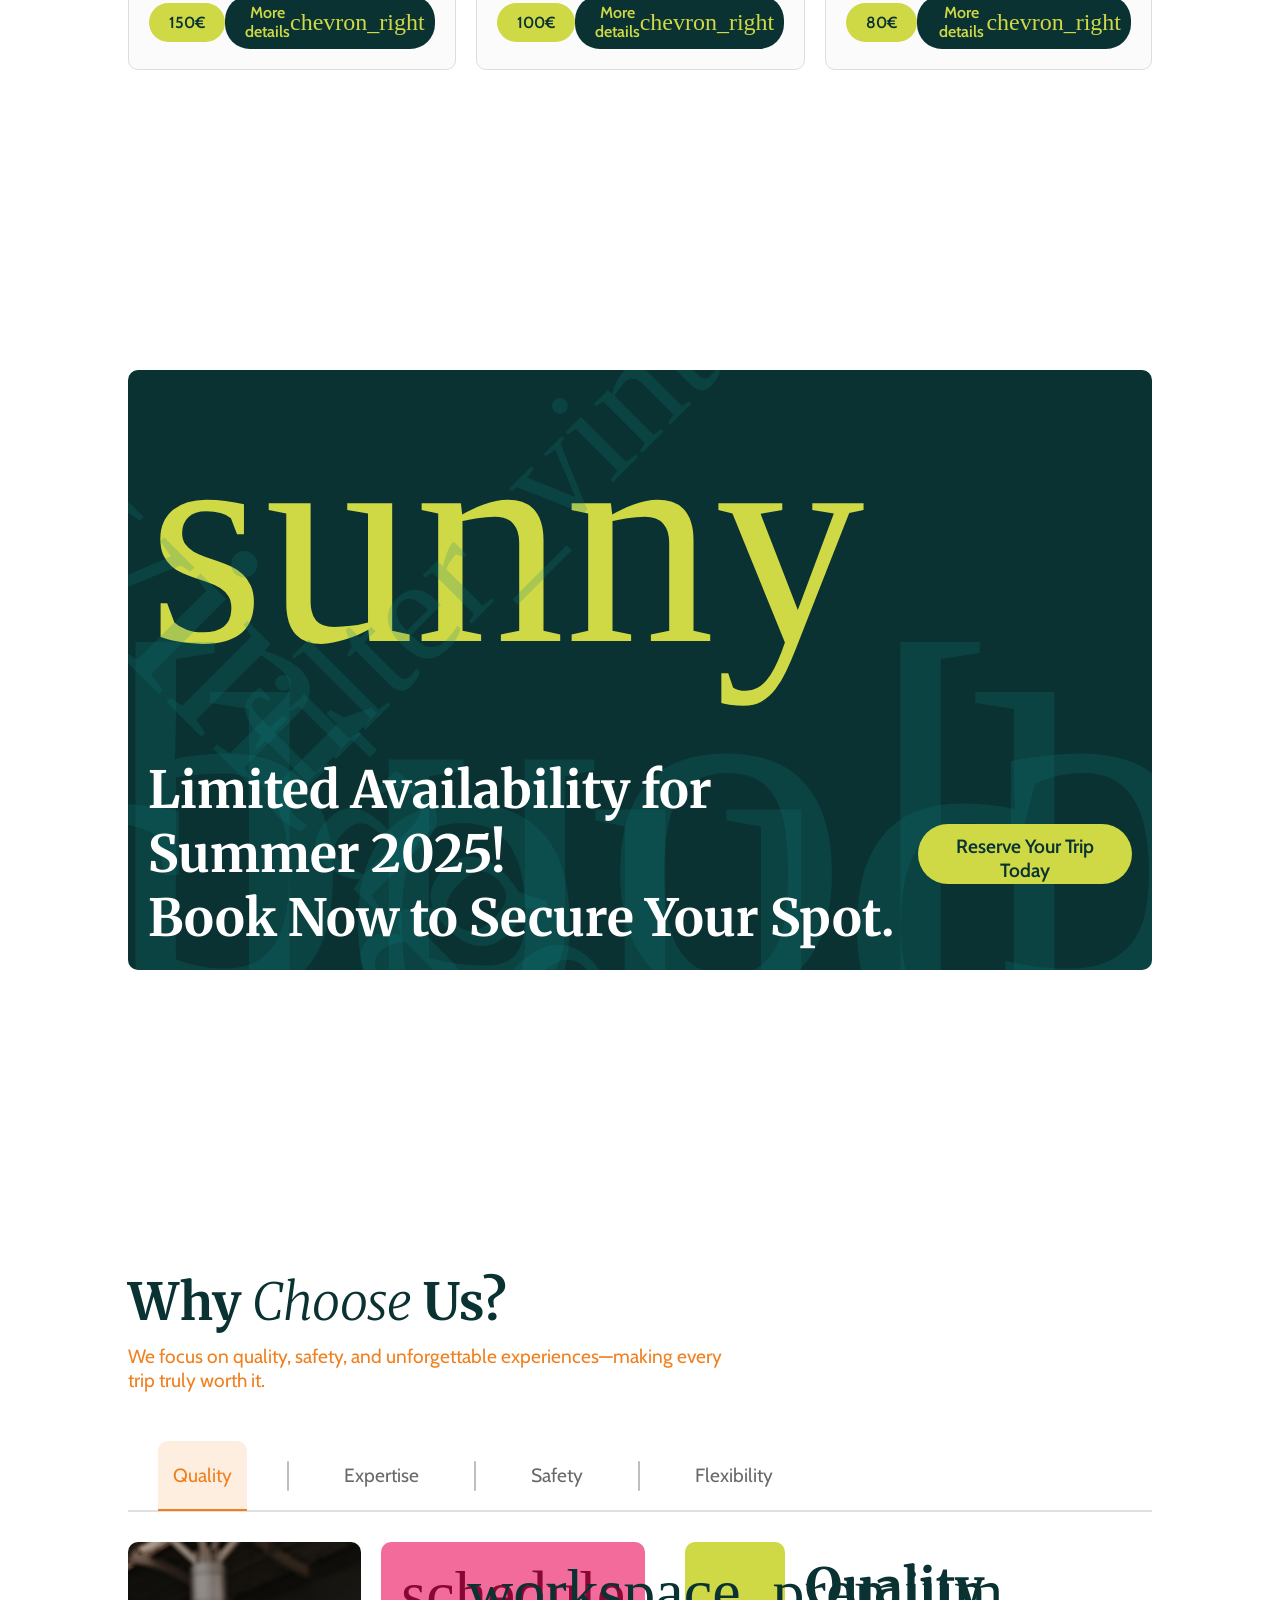
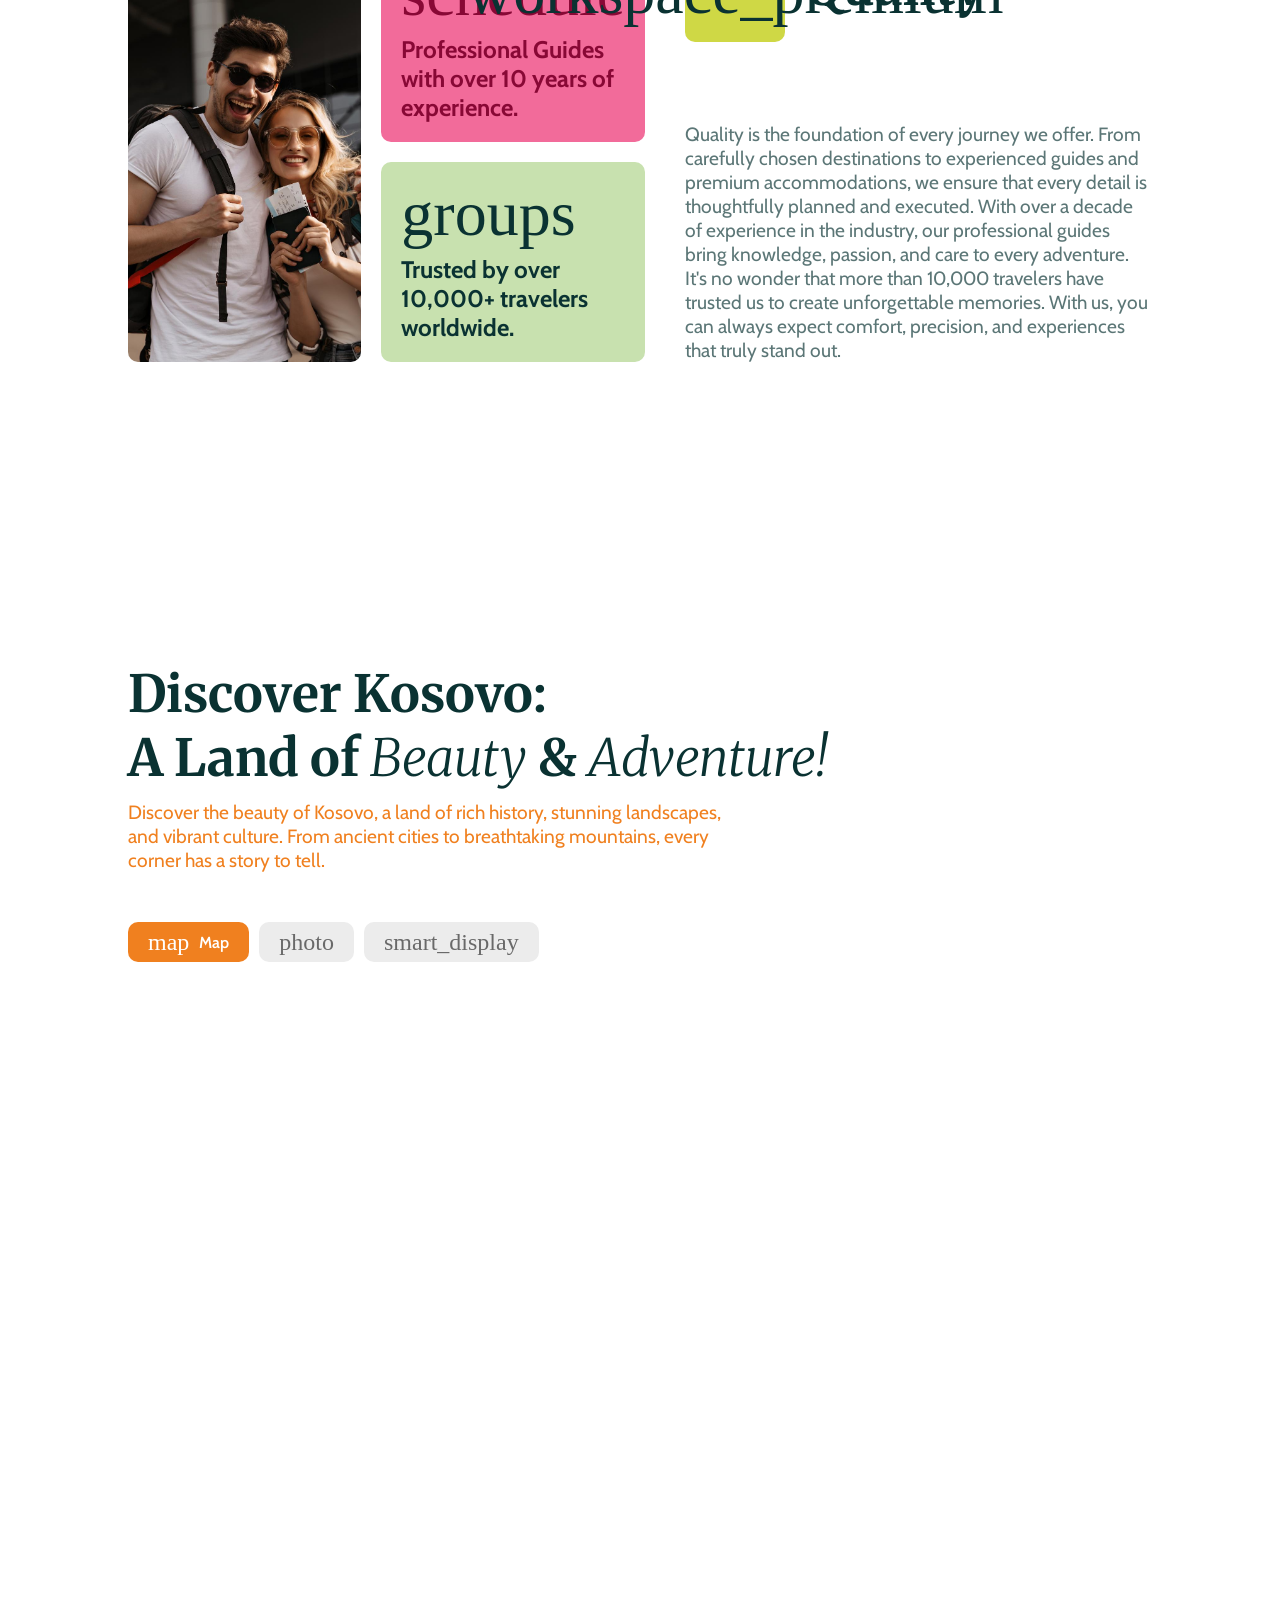
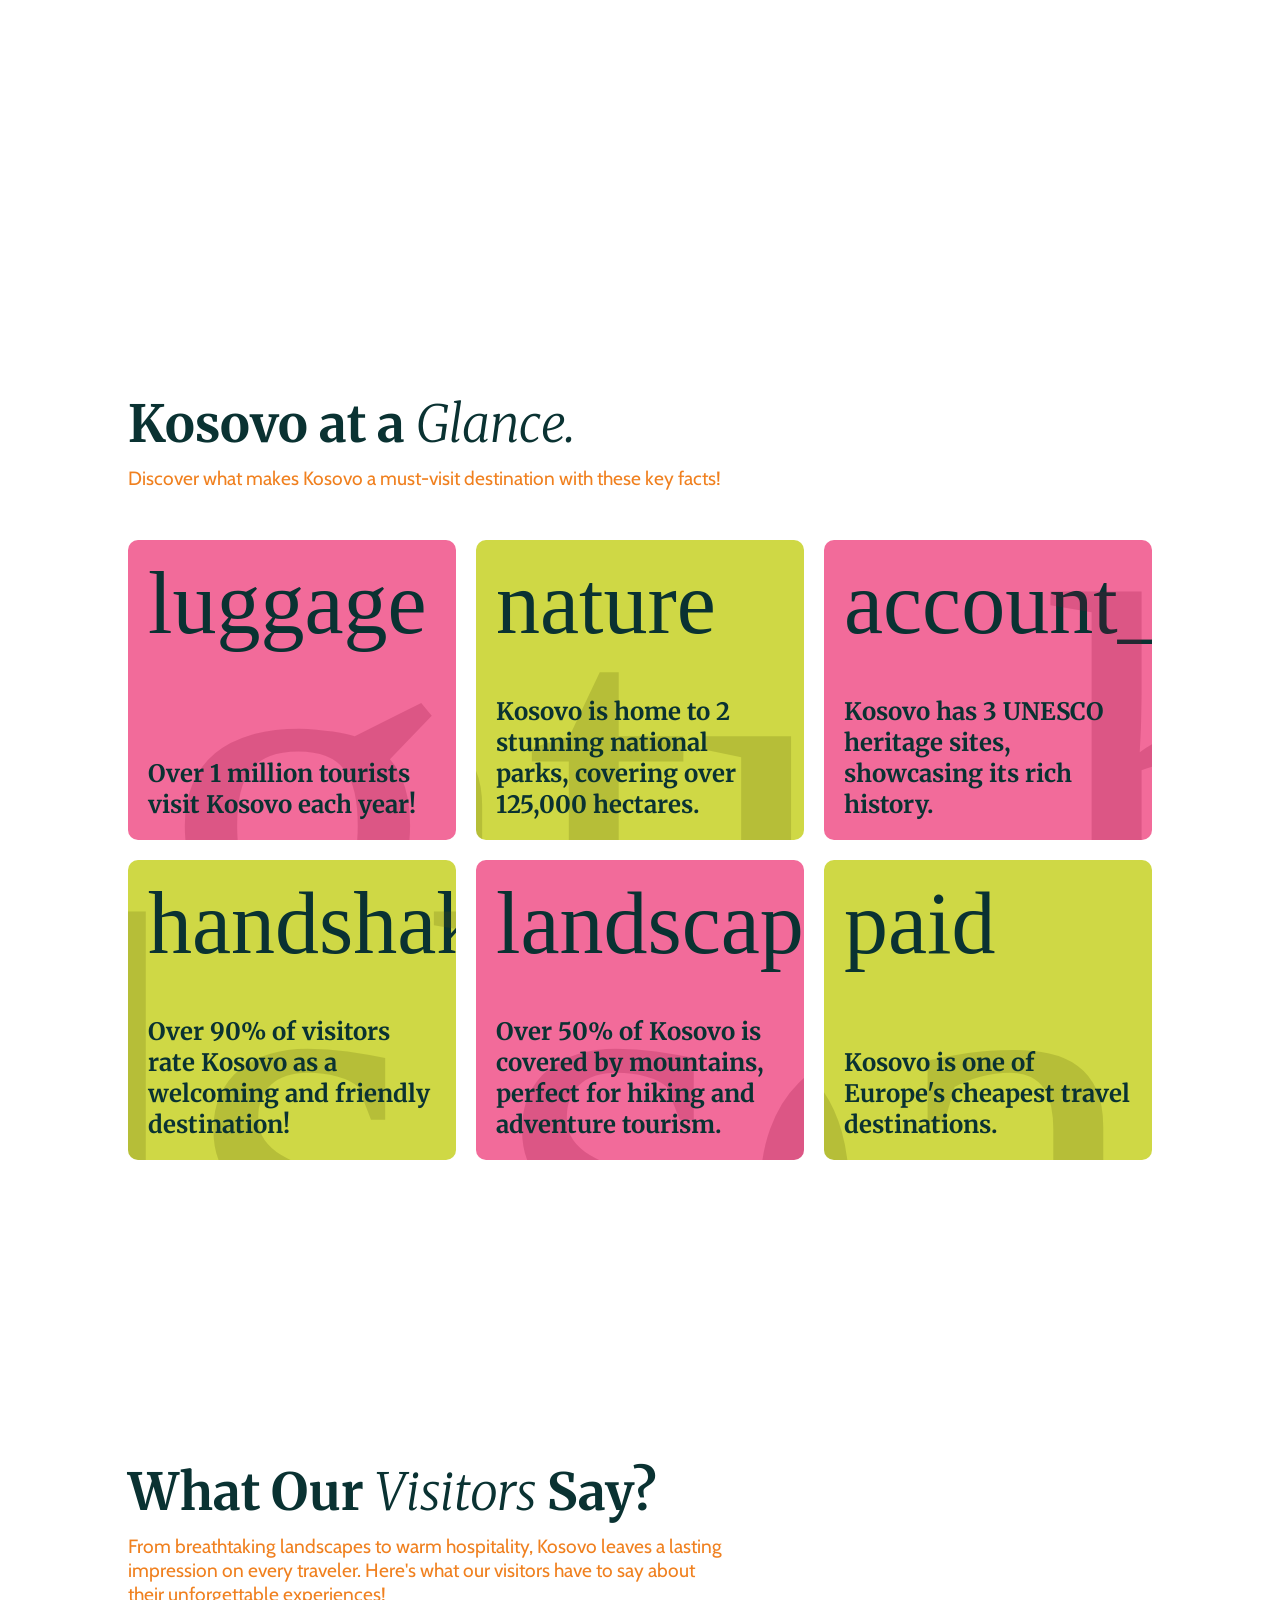
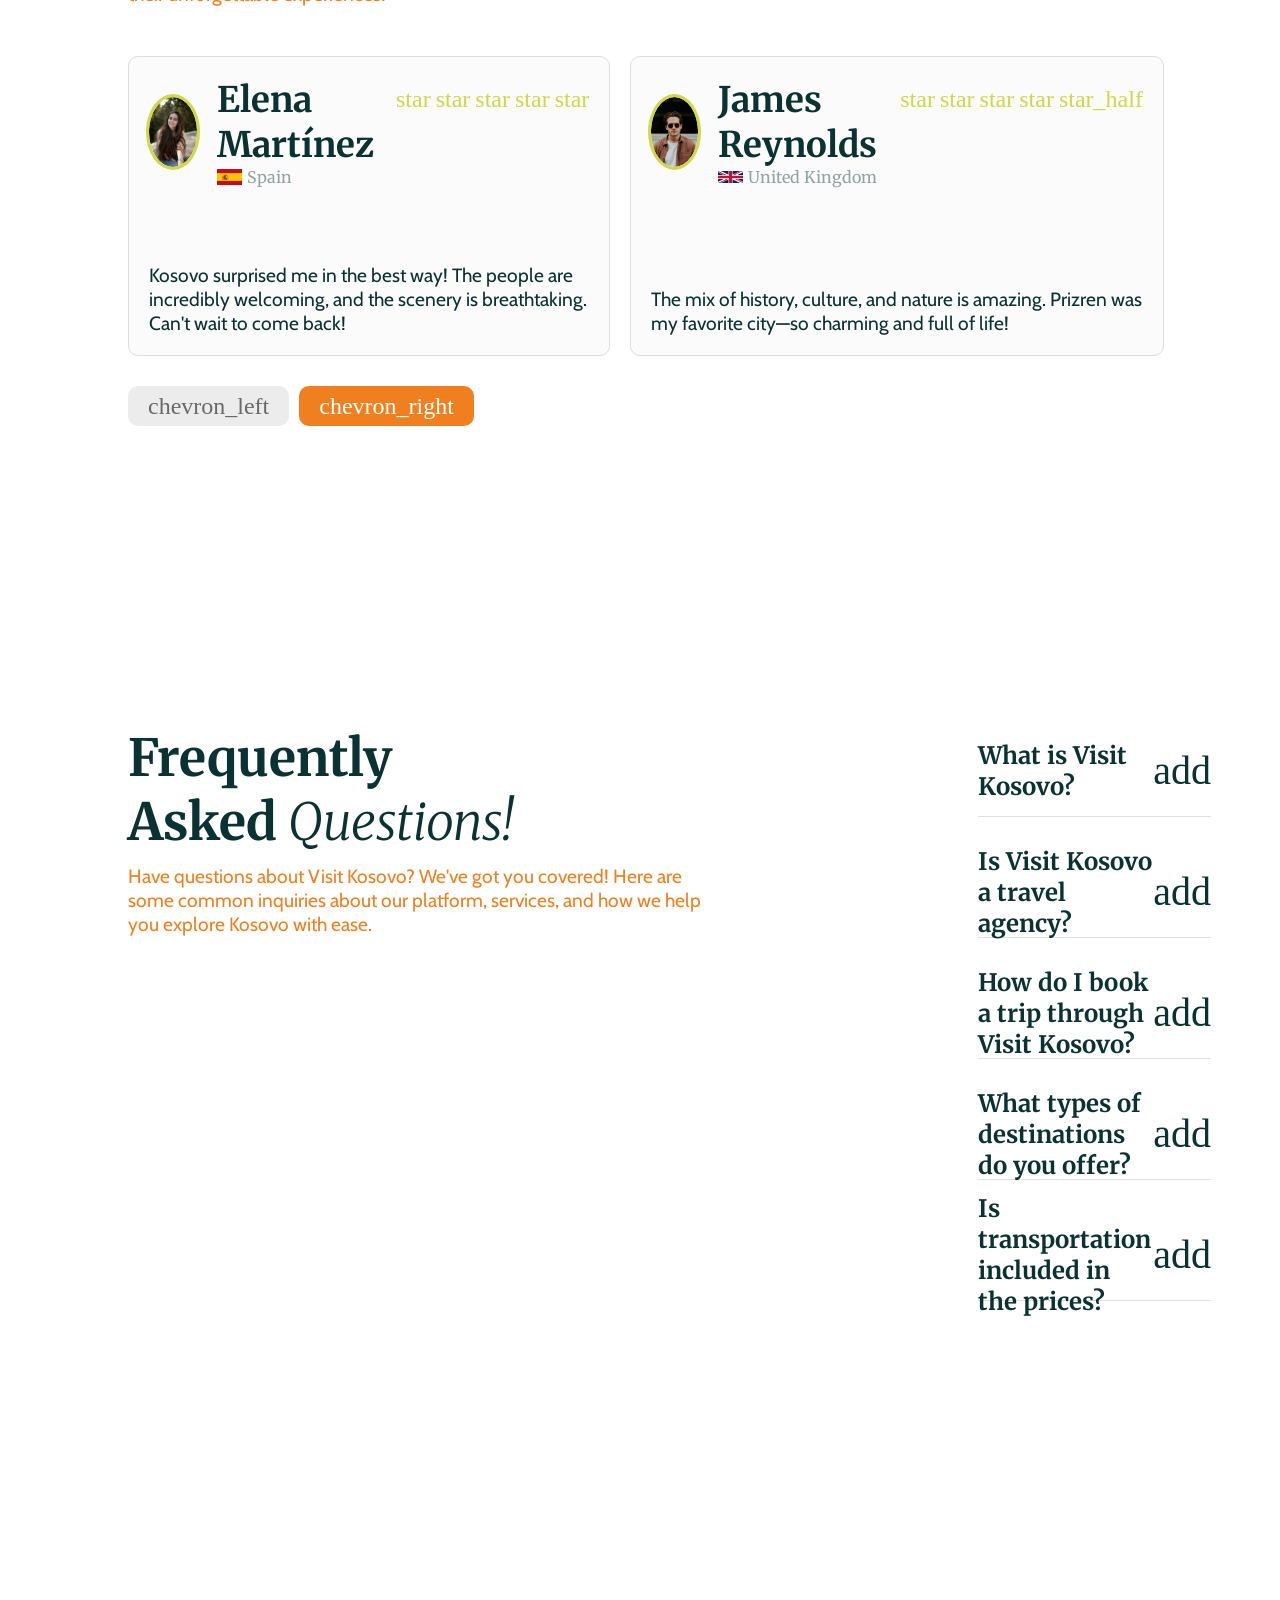
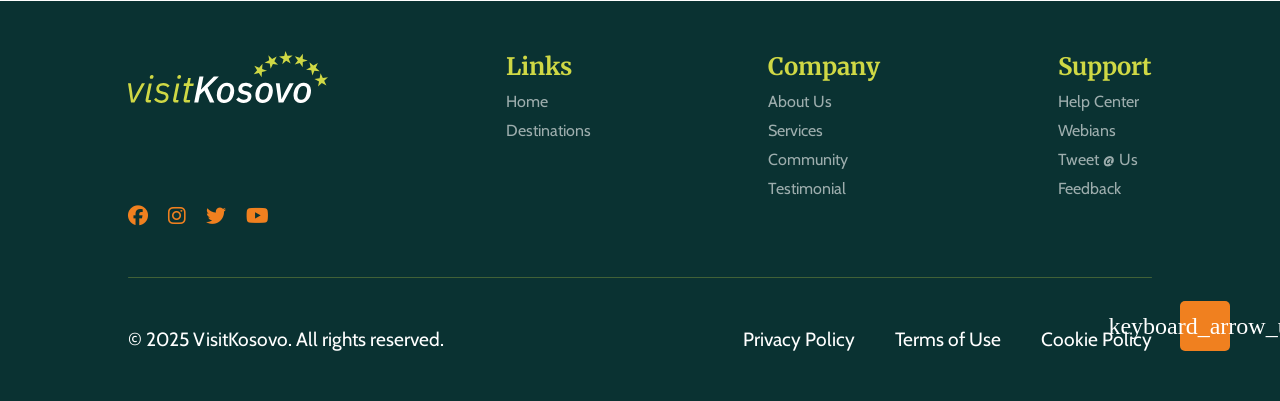
==== commit 988d9b84: "Fixes on the web" ====
--- a/index.html
+++ b/index.html
@@ -1,4 +1,4 @@
-<!DOCTYPE html>
+<!doctype html>
 <html lang="en">
   <head>
     <meta charset="UTF-8" />
@@ -58,15 +58,6 @@
               </ul>
             </div>
           </div>
-          <div class="link-container">
-            <li><a href="page3.html">Things to Do</a></li>
-          </div>
-          <div class="link-container">
-            <li><a href="page4.html">Events</a></li>
-          </div>
-          <div class="link-container">
-            <li><a href="page5.html">Contact</a></li>
-          </div>
         </ul>
       </nav>
       <div class="header-buttons">
@@ -178,42 +169,45 @@
             <button
               class="destination-btn active-destination-btn"
               onclick="
-                   changeCategory ();
-                   loadCard(0);
-                    "
+                changeCategory();
+                loadCard(0);
+              "
             >
               <span class="material-icons">trending_up</span> Popular
             </button>
             <button
               class="destination-btn"
               onclick="
-                   changeCategory ()
-                   loadCard(1);
-                    "
+                changeCategory();
+                loadCard(1);
+              "
             >
               <span class="material-icons">account_balance</span> Historical
             </button>
             <button
               class="destination-btn"
               onclick="
-                    changeCategory ()
-                    loadCard(2)"
+                changeCategory();
+                loadCard(2);
+              "
             >
               <span class="material-icons">landscape</span> Hiking
             </button>
             <button
               class="destination-btn"
               onclick="
-                    changeCategory ()
-                    loadCard(3)"
+                changeCategory();
+                loadCard(3);
+              "
             >
               <span class="material-icons">ac_unit</span> Winter
             </button>
             <button
               class="destination-btn"
               onclick="
-                    changeCategory ()
-                    loadCard(4)"
+                changeCategory();
+                loadCard(4);
+              "
             >
               <span class="material-icons">park</span> Nature
             </button>
@@ -251,32 +245,40 @@
         <div class="choose-all-cat">
           <p
             class="choose-category active-category"
-            onclick=" changeChoose();
-                    loadChoose(0)"
+            onclick="
+              changeChoose();
+              loadChoose(0);
+            "
           >
             Quality
           </p>
           <div class="divide"></div>
           <p
             class="choose-category"
-            onclick=" changeChoose();
-                loadChoose(1)"
+            onclick="
+              changeChoose();
+              loadChoose(1);
+            "
           >
             Expertise
           </p>
           <div class="divide"></div>
           <p
             class="choose-category"
-            onclick=" changeChoose();
-                loadChoose(2)"
+            onclick="
+              changeChoose();
+              loadChoose(2);
+            "
           >
             Safety
           </p>
           <div class="divide"></div>
           <p
             class="choose-category"
-            onclick=" changeChoose();
-                loadChoose(3)"
+            onclick="
+              changeChoose();
+              loadChoose(3);
+            "
           >
             Flexibility
           </p>
@@ -490,9 +492,6 @@
           <h3>Links</h3>
           <li><a href="index.html">Home</a></li>
           <li><a href="page2.html">Destinations</a></li>
-          <li><a href="page3.html">Things to Do</a></li>
-          <li><a href="page4.html">Events</a></li>
-          <li><a href="page5.html">Contact</a></li>
         </ul>
         <ul>
           <h3>Company</h3>
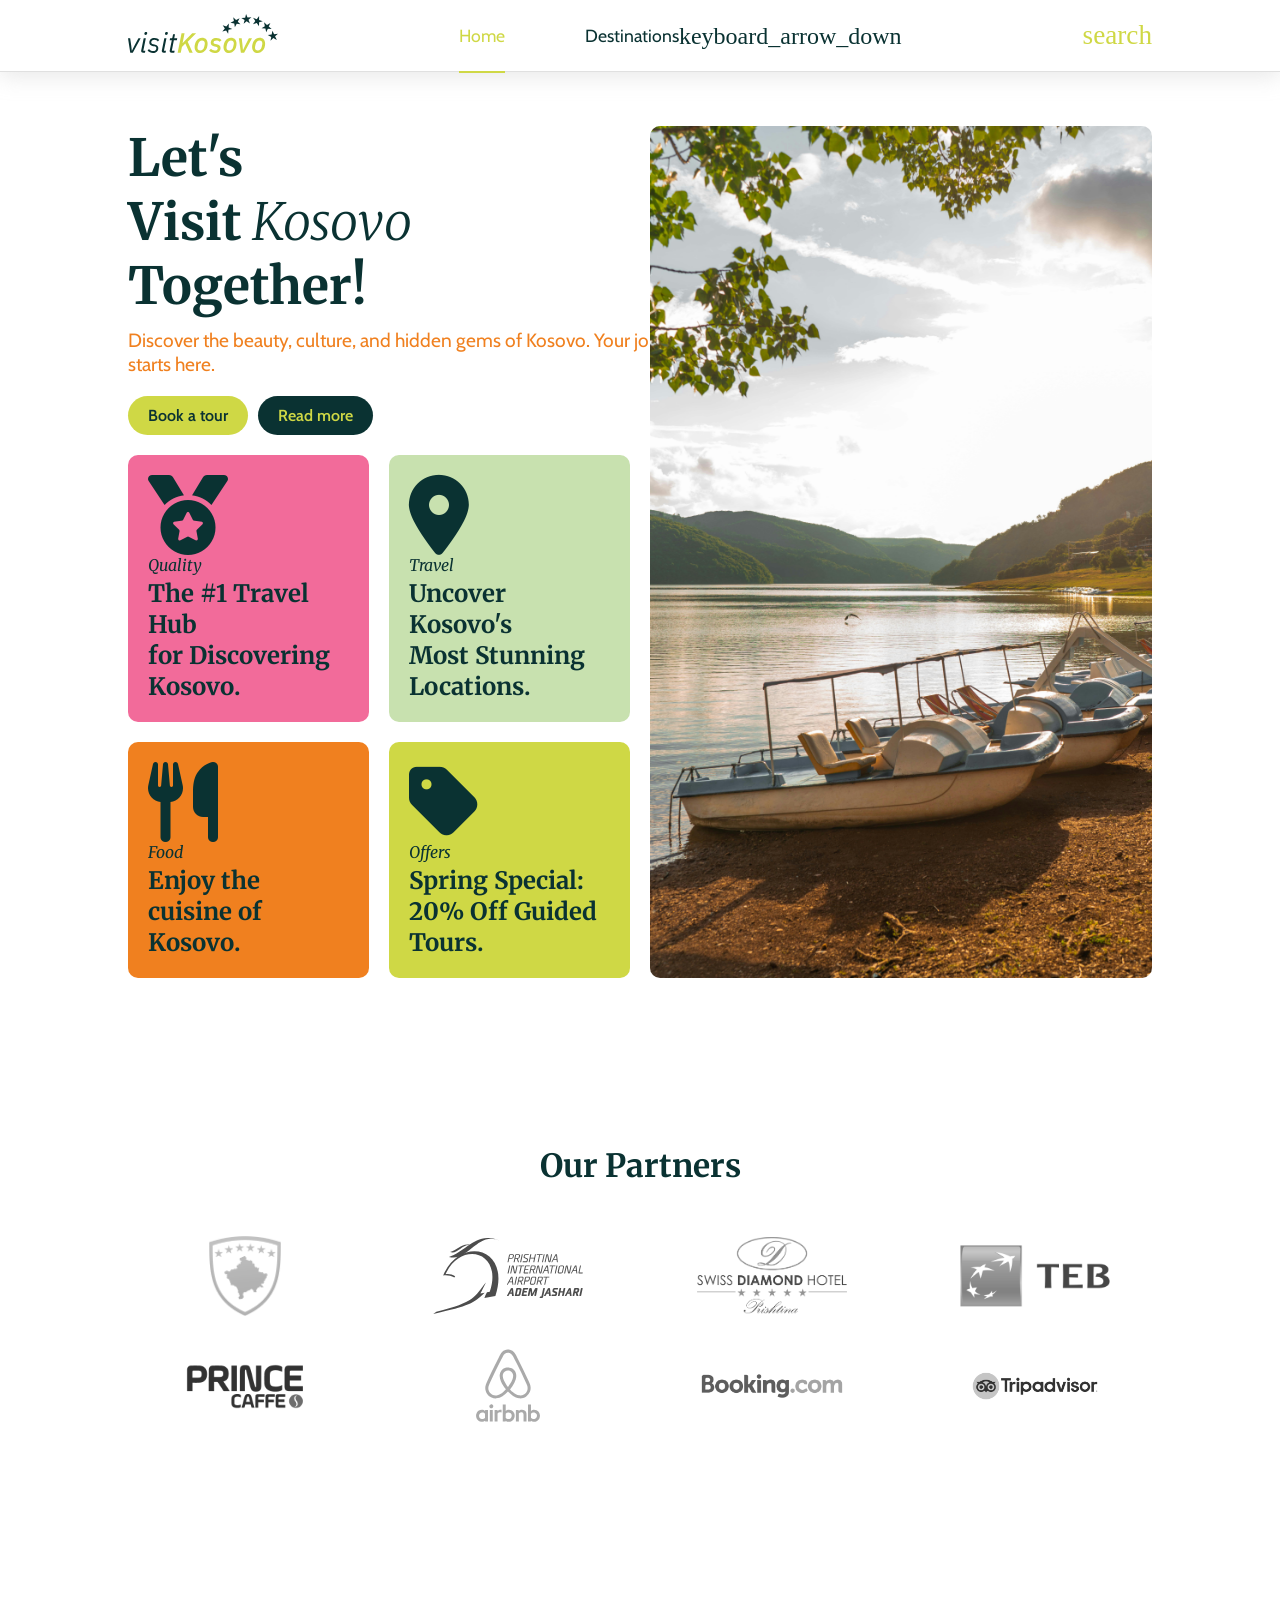
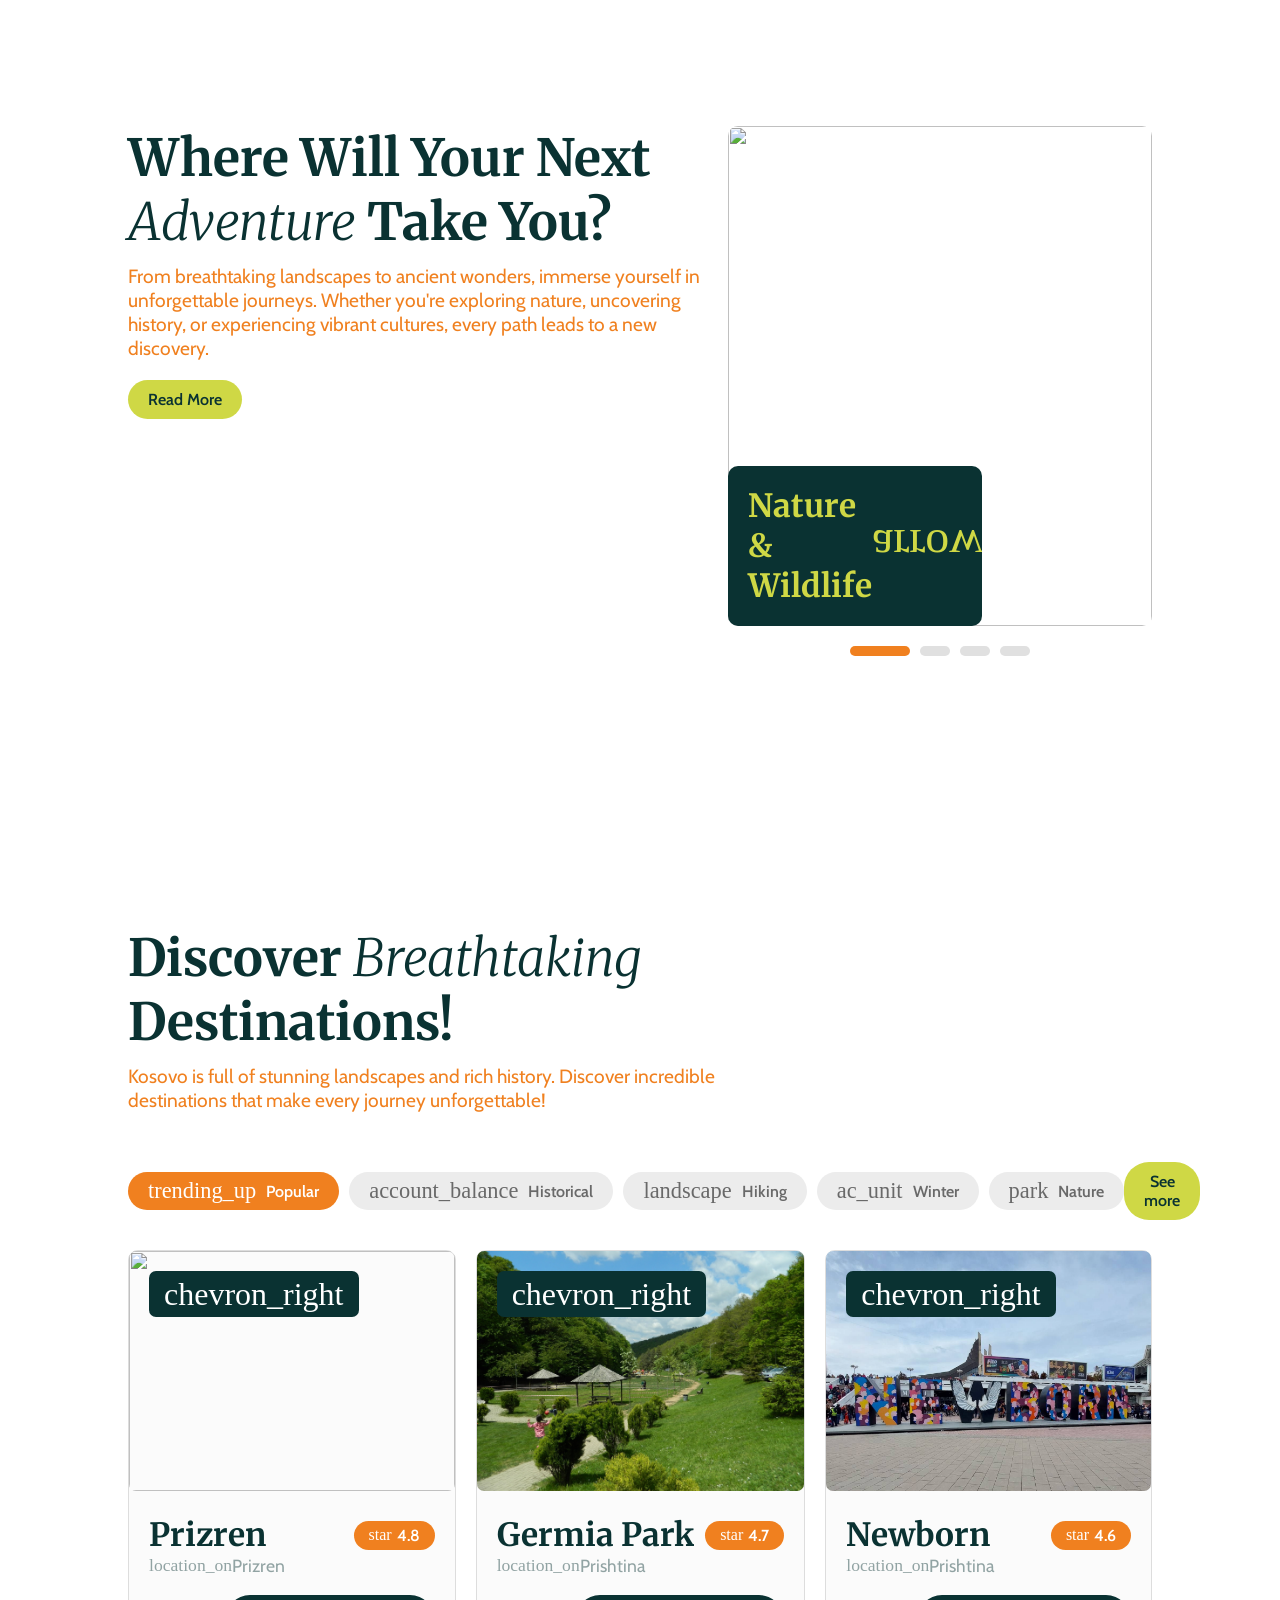
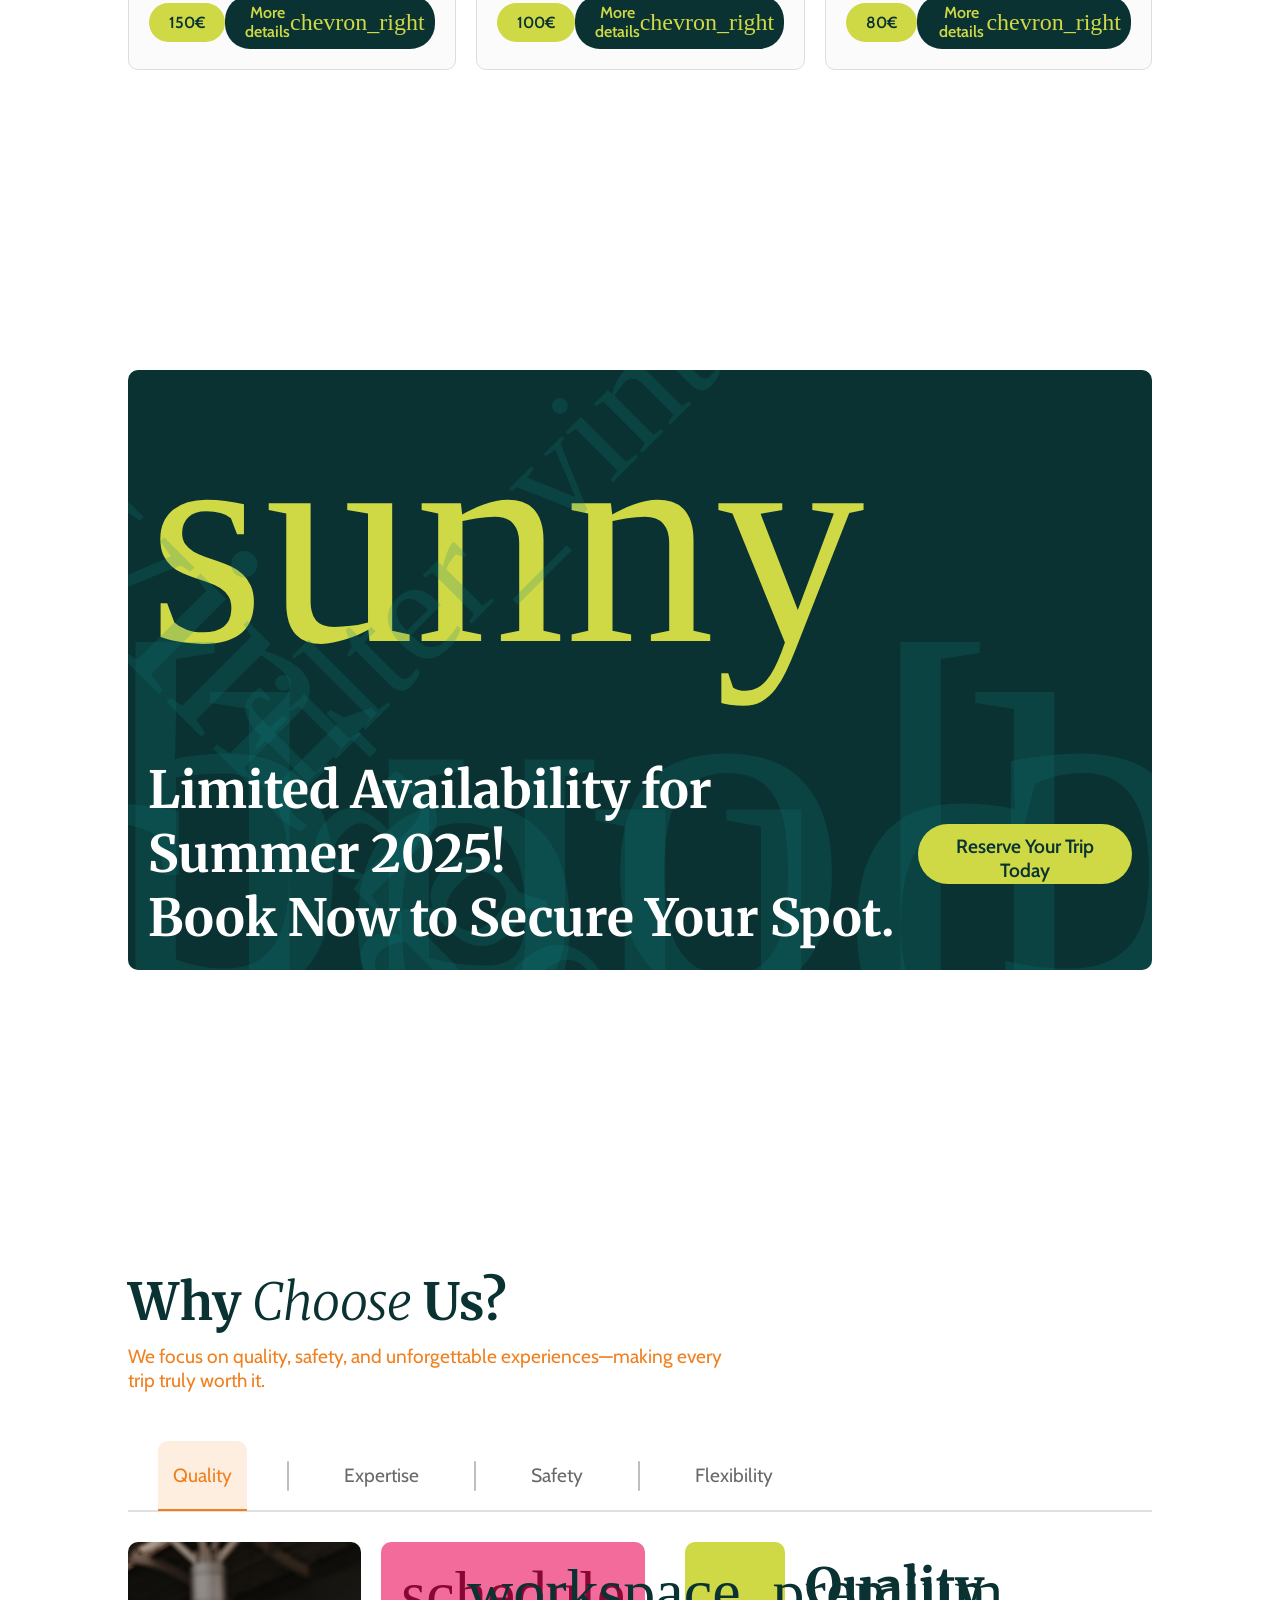
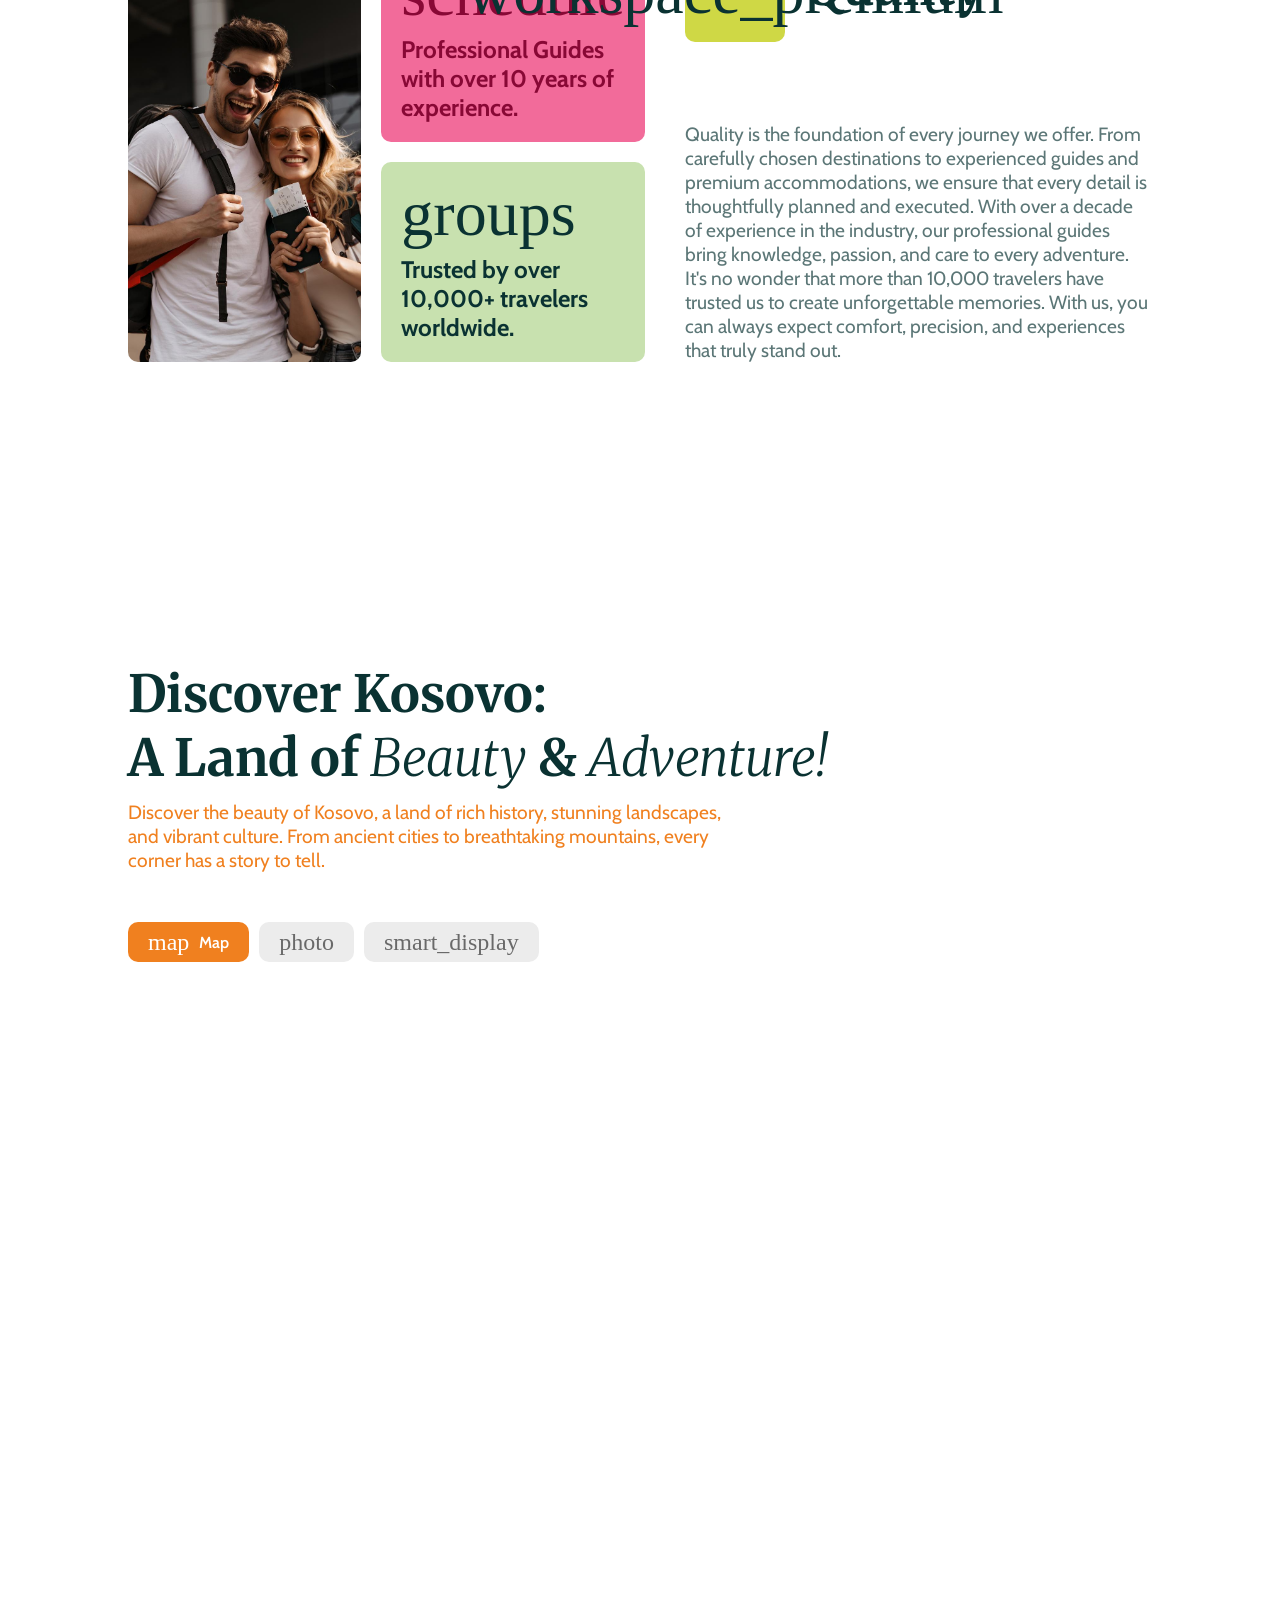
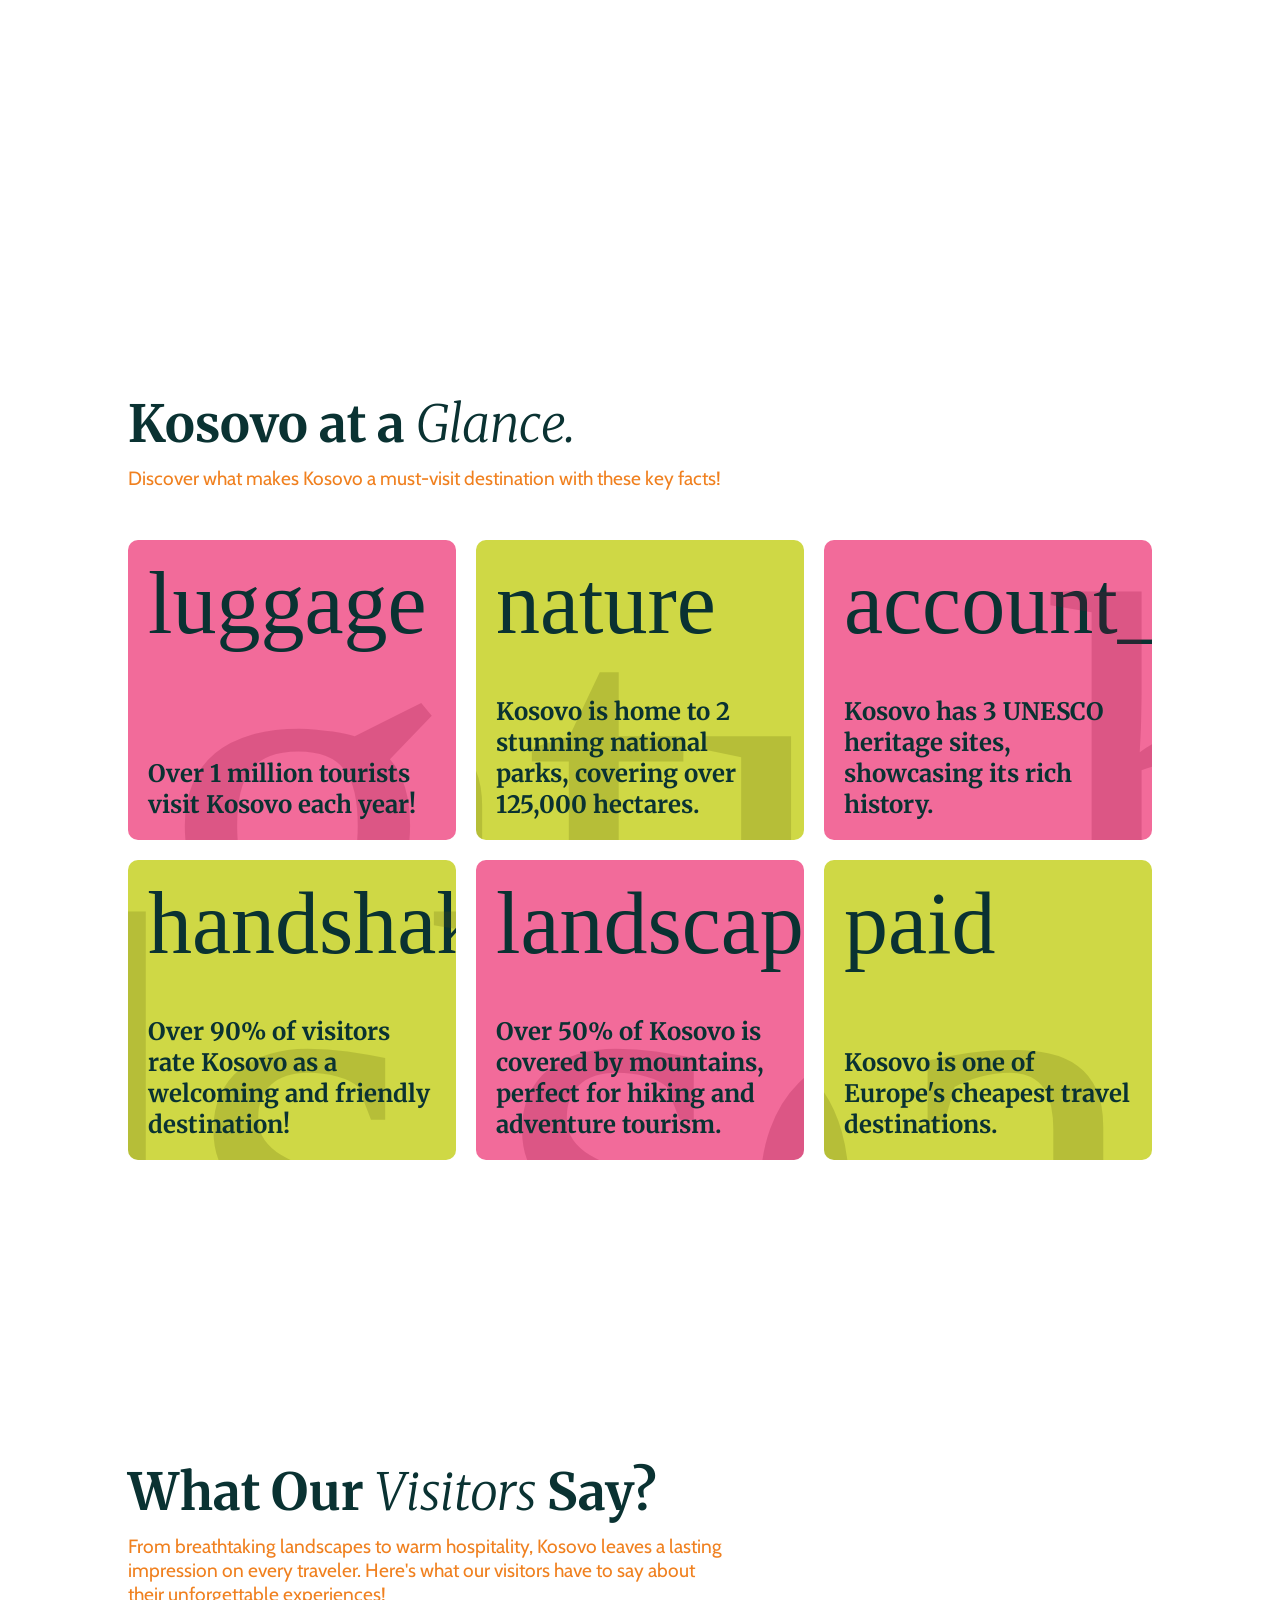
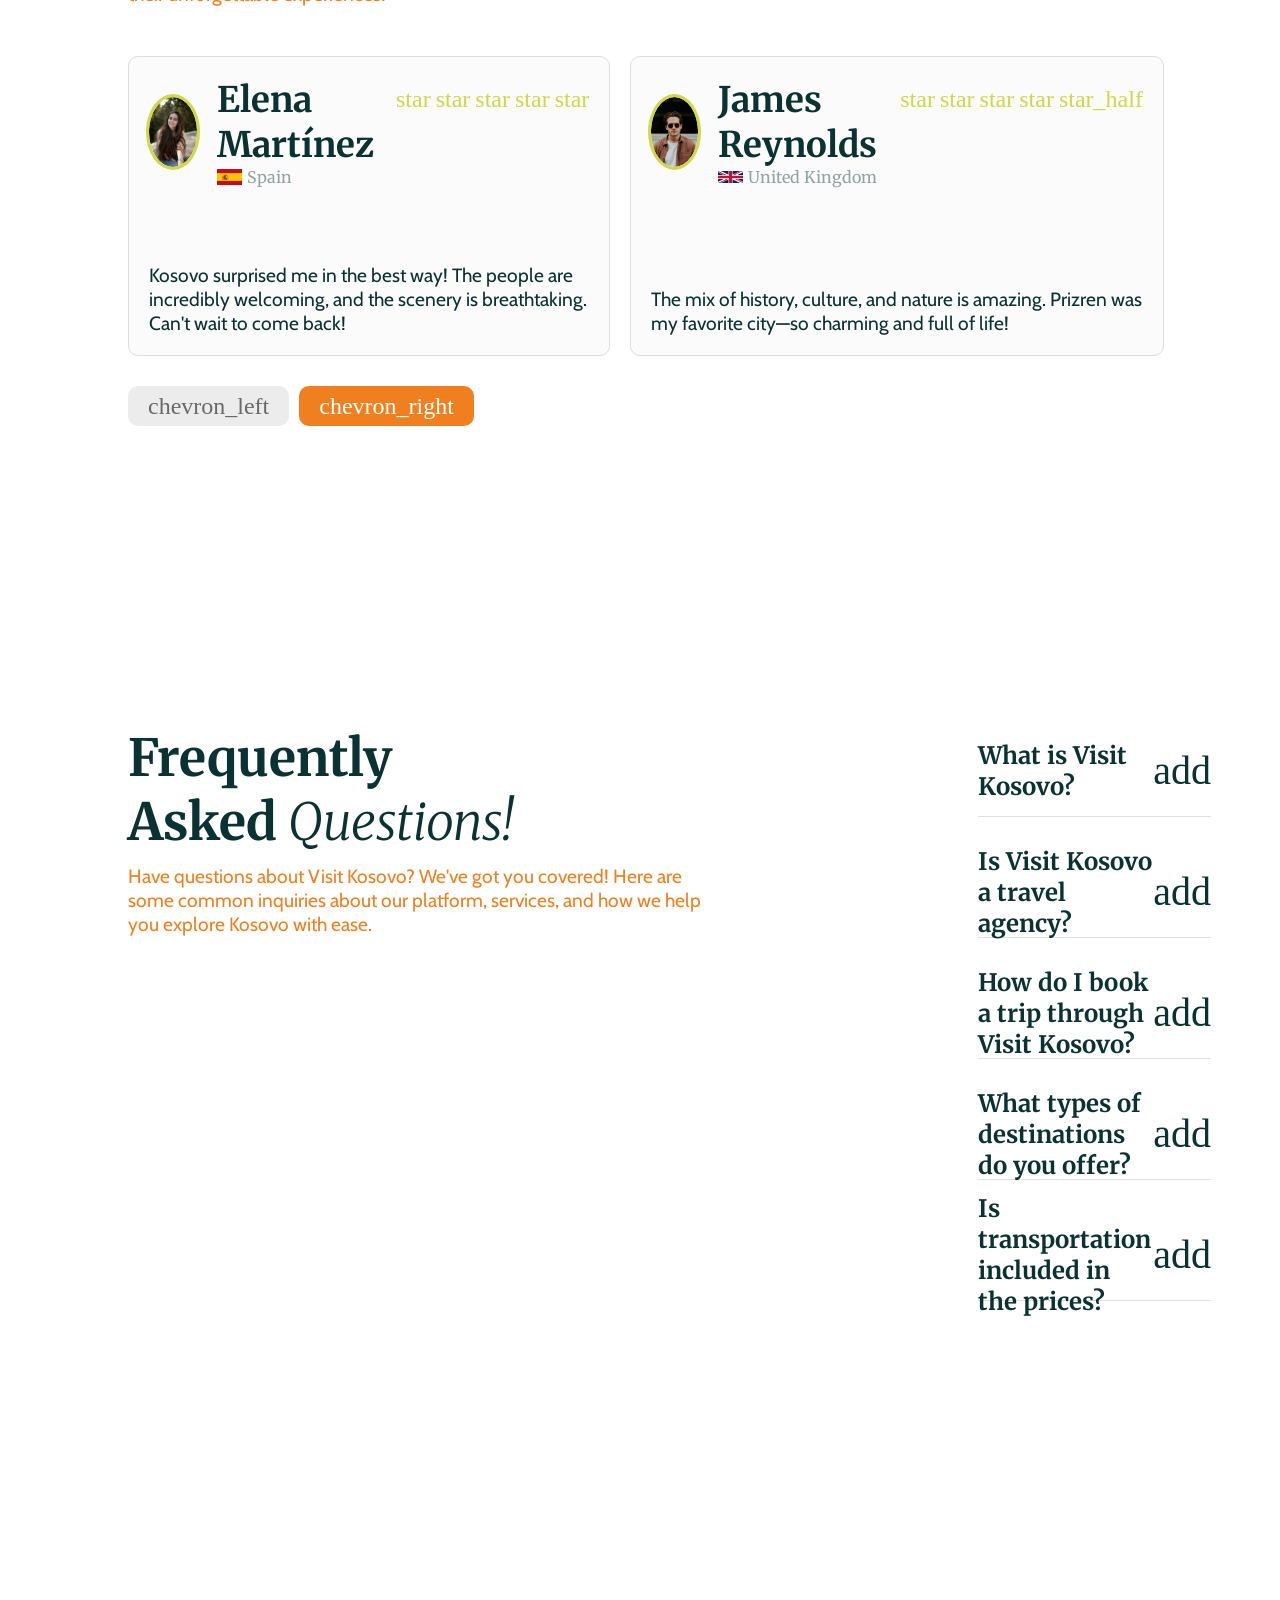
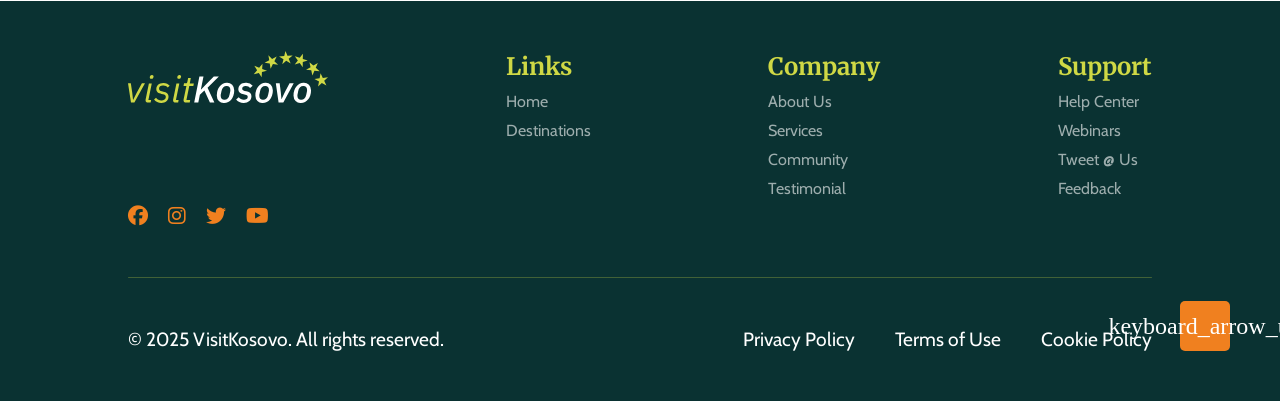
==== commit ad6f3171: "Fix mobile layout, map popups and category tabs Fix testimonial and footer overflow on phones, keep " ====
--- a/index.html
+++ b/index.html
@@ -61,18 +61,9 @@
         </ul>
       </nav>
       <div class="header-buttons">
-        <div class="header-icon">
-          <span class="material-icons">search</span>
-        </div>
-        <a href="page6.html">
+        <a href="page2.html" aria-label="Search destinations">
           <div class="header-icon">
-            <div class="notify-circle"></div>
-            <span class="material-icons">favorite</span>
-          </div>
-        </a>
-        <a href="page7.html">
-          <div class="header-icon">
-            <span class="material-icons">person</span>
+            <span class="material-icons">search</span>
           </div>
         </a>
       </div>
@@ -503,7 +494,7 @@
         <ul>
           <h3>Support</h3>
           <li><a href="#">Help Center</a></li>
-          <li><a href="#">Webians</a></li>
+          <li><a href="#">Webinars</a></li>
           <li><a href="#">Tweet @ Us</a></li>
           <li><a href="#">Feedback</a></li>
         </ul>
@@ -523,5 +514,6 @@
     </footer>
     <script src="data.js"></script>
     <script src="script.js"></script>
+    <script src="nav.js"></script>
   </body>
 </html>
--- a/style.css
+++ b/style.css
@@ -230,22 +230,6 @@
     font-size: 1.7em;
     cursor: pointer;
     transition: 0.2s ease-in-out;
-}
-
-.notify-circle {
-    background-color: #F0801F;
-    color: white;
-    display: flex;
-    justify-content: center;
-    align-items: center;
-    width: 20px;
-    height: 20px;
-    border: none;
-    border-radius: 50%;
-    font-size: 0.8em;
-    position: absolute;
-    top: -8px;
-    right: -8px;
 }
 
 /*Header End*/
@@ -770,8 +754,8 @@
 }
 
 .card-content:last-child .map-container {
-    top: 60px;
-    left: 0;
+    top: 0;
+    right: calc(100% + 40px);
 }
 
 .map {
@@ -833,7 +817,7 @@
 .cta-top span {
     font-size: 300px;
     color: #CFD845;
-    z-index: 10;
+    z-index: 100;
 }
 
 .cta-text {
@@ -1708,9 +1692,9 @@
     grid-template-columns: repeat(3, 1fr);
 }
 
-.pop-up-grid .card-content:nth-child(3) .map-container {
-    top: 60px;
-    left: 0;
+.pop-up-grid .card-content:nth-child(3n) .map-container {
+    top: 0;
+    right: calc(100% + 40px);
 }
 
 .close-btn {
@@ -1930,12 +1914,15 @@
 .season-info div ul li {
     list-style: none;
     color: #880835;
+    display: flex;
+    align-items: flex-start;
+    gap: 8px;
 }
 
 .season-info span {
     display: inline;
     font-size: 1.5em;
-    margin-right: 5px;
+    margin-top: 2px;
 }
 
 .season-info p {
@@ -1955,4 +1942,988 @@
 
 .green-season .season-info div ul li {
     color: #565c06;
-}+}
+
+
+
+html,
+body {
+    max-width: 100%;
+    overflow-x: hidden;
+}
+
+img,
+iframe,
+video {
+    max-width: 100%;
+}
+
+.mobile-menu-toggle {
+    display: none;
+    background: transparent;
+    border: none;
+    padding: 6px;
+    border-radius: 8px;
+    cursor: pointer;
+    color: #0A3232;
+    line-height: 0;
+}
+
+.mobile-menu-toggle .material-icons {
+    font-size: 2em;
+    color: #0A3232;
+}
+
+.mobile-menu {
+    position: fixed;
+    top: 0;
+    right: 0;
+    width: min(340px, 88%);
+    max-width: 100%;
+    height: 100%;
+    background-color: #0A3232;
+    box-shadow: -10px 0 40px rgba(0, 0, 0, 0.35);
+    z-index: 1000;
+    padding: 22px 24px;
+    transform: translateX(110%);
+    transition: transform 0.3s ease-in-out;
+    overflow-y: auto;
+    visibility: hidden;
+}
+
+.mobile-menu.open {
+    transform: translateX(0);
+    visibility: visible;
+}
+
+.mobile-menu::before {
+    content: "";
+    position: fixed;
+    inset: 0;
+    background-color: rgba(0, 0, 0, 0);
+    transition: background-color 0.3s ease-in-out;
+    z-index: -1;
+    pointer-events: none;
+}
+
+.mobile-menu-header {
+    display: flex;
+    justify-content: space-between;
+    align-items: center;
+    margin-bottom: 20px;
+    padding-bottom: 16px;
+    border-bottom: 1px solid rgba(255, 255, 255, 0.15);
+}
+
+.mobile-menu-title {
+    font-family: 'Merriweather', serif;
+    font-weight: bold;
+    color: #CFD845;
+    font-size: 1.3em;
+}
+
+.mobile-menu-close {
+    background: transparent;
+    border: none;
+    cursor: pointer;
+    color: #ffffff;
+    line-height: 0;
+    padding: 4px;
+}
+
+.mobile-menu-close .material-icons {
+    font-size: 1.8em;
+    color: #ffffff;
+}
+
+.mobile-menu-nav ul {
+    list-style: none;
+    display: flex;
+    flex-direction: column;
+    gap: 4px;
+}
+
+.mobile-menu-nav > ul > li > a,
+.mobile-nav-row > a {
+    display: block;
+    text-decoration: none;
+    color: #ffffff;
+    font-size: 1.15em;
+    font-weight: 600;
+    padding: 12px 10px;
+    border-radius: 8px;
+    transition: 0.2s ease-in-out;
+}
+
+.mobile-menu-nav > ul > li > a:hover,
+.mobile-nav-row > a:hover,
+.mobile-menu-nav a.mobile-active {
+    background-color: rgba(240, 128, 31, 0.18);
+    color: #F0801F;
+}
+
+.mobile-nav-row {
+    display: flex;
+    align-items: center;
+    gap: 6px;
+}
+
+.mobile-nav-row > a {
+    flex: 1 1 auto;
+    min-width: 0;
+}
+
+.mobile-submenu-toggle {
+    flex: 0 0 auto;
+    background: transparent;
+    border: none;
+    cursor: pointer;
+    color: #ffffff;
+    line-height: 0;
+    padding: 8px;
+    border-radius: 8px;
+    transition: background-color 0.2s ease-in-out;
+}
+
+.mobile-submenu-toggle:hover {
+    background-color: rgba(255, 255, 255, 0.08);
+}
+
+.mobile-submenu-toggle .material-icons {
+    font-size: 1.6em;
+    color: #CFD845;
+    transition: transform 0.25s ease-in-out;
+}
+
+.mobile-submenu-toggle.open .material-icons {
+    transform: rotate(180deg);
+}
+
+.mobile-submenu {
+    max-height: 0;
+    overflow: hidden;
+    transition: max-height 0.3s ease-in-out;
+}
+
+.mobile-submenu.open {
+    max-height: 420px;
+}
+
+.mobile-submenu-inner {
+    padding: 6px 0 6px 10px;
+    margin-top: 4px;
+    border-left: 2px solid rgba(207, 216, 69, 0.4);
+}
+
+.mobile-submenu-title {
+    text-transform: uppercase;
+    letter-spacing: 1px;
+    font-size: 0.8em;
+    color: rgba(255, 255, 255, 0.55);
+    margin-bottom: 8px;
+    padding-left: 10px;
+}
+
+.mobile-submenu ul li a {
+    display: block;
+    text-decoration: none;
+    color: rgba(255, 255, 255, 0.85);
+    font-size: 1em;
+    padding: 10px;
+    border-radius: 8px;
+    transition: 0.2s ease-in-out;
+}
+
+.mobile-submenu ul li a:hover {
+    background-color: rgba(240, 128, 31, 0.18);
+    color: #F0801F;
+}
+
+.mobile-menu-icons {
+    display: flex;
+    align-items: center;
+    gap: 24px;
+    margin-top: 24px;
+    padding-top: 18px;
+    border-top: 1px solid rgba(255, 255, 255, 0.15);
+}
+
+.mobile-menu-icons a {
+    color: #CFD845;
+    line-height: 0;
+}
+
+.mobile-menu-icons .material-icons {
+    font-size: 1.7em;
+    color: #CFD845;
+}
+
+body.mobile-menu-open {
+    overflow: hidden;
+}
+
+
+
+/* ( max-width: 1024px ) */
+@media (max-width: 1024px) {
+    html,
+    body {
+        max-width: 100%;
+        overflow-x: hidden;
+    }
+
+    section {
+        padding: 0 5%;
+        margin-bottom: 120px;
+    }
+
+
+    h1 {
+        font-size: 2.6em;
+    }
+
+    .hero-text p,
+    .adventure-left p,
+    .destination-text p,
+    .choose-title p,
+    .discover-title p,
+    .stats-title p,
+    .testimonial-title p,
+    .faq-title p,
+    .dt-hero-section p,
+    .section-paragraph {
+        width: 100%;
+        max-width: 100%;
+    }
+
+    header,
+    .hero-section {
+        padding: 0 5%;
+    }
+
+    header nav,
+    .header-buttons {
+        display: none;
+    }
+
+    .mobile-menu-toggle {
+        display: inline-flex;
+        align-items: center;
+        justify-content: center;
+    }
+
+    .hero-section {
+        height: auto;
+        grid-template-columns: repeat(2, 1fr);
+        grid-template-rows: auto;
+        gap: 16px;
+    }
+
+    .hero-text {
+        grid-column: 1 / 3;
+    }
+
+    .hero-text h1 {
+        font-size: 2.6em;
+    }
+
+    .hero-image {
+        grid-column: 1 / 3;
+        grid-row: auto;
+        height: 360px;
+    }
+
+    .hero-box {
+        min-height: 200px;
+    }
+
+    .partners-logos {
+        grid-template-columns: repeat(4, 1fr);
+        gap: 1.5rem;
+        align-items: center;
+        justify-items: center;
+    }
+
+    .partners-logos img {
+        width: 100%;
+        max-width: 160px;
+        height: 70px;
+        max-height: 70px;
+        object-fit: contain;
+    }
+
+    .adventure-section {
+        flex-direction: column;
+        gap: 30px;
+    }
+
+    .adventure-info {
+        width: 80%;
+    }
+
+    .category-buttons {
+        flex-direction: column;
+        align-items: flex-start;
+        gap: 20px;
+    }
+
+    .all-destination-buttons {
+        flex-wrap: wrap;
+    }
+
+    .card-grid,
+    .main-dtn-grid,
+    .location-dtn-grid,
+    .pop-up-grid {
+        grid-template-columns: repeat(2, 1fr);
+    }
+
+    .map-container,
+    .card-content:last-child .map-container,
+    .pop-up-grid .card-content:nth-child(3n) .map-container {
+        position: fixed;
+        top: 50%;
+        left: 50%;
+        right: auto;
+        transform: translate(-50%, -50%);
+        width: min(420px, 90vw);
+    }
+
+    .map-container.active-map {
+        scale: 1;
+    }
+
+    .cta-content {
+        height: auto;
+        gap: 40px;
+    }
+
+    .cta-top span {
+        font-size: 180px;
+        z-index: 100;
+    }
+
+    .cta-text {
+        flex-direction: column;
+        align-items: flex-start;
+        gap: 20px;
+    }
+
+    .choose-all-cat {
+        gap: 20px;
+        overflow-x: auto;
+        padding: 0 10px;
+    }
+
+    .choose-content {
+        height: auto;
+        grid-template-columns: repeat(2, 1fr);
+        grid-template-rows: auto;
+    }
+
+    .choose-img,
+    .choose-text {
+        grid-column: 1 / 3;
+        grid-row: auto;
+    }
+
+    .choose-img img {
+        height: 320px;
+    }
+
+    .chooseBox1,
+    .chooseBox2 {
+        grid-column: auto;
+        grid-row: auto;
+        min-height: 220px;
+        max-width: 100%;
+    }
+
+    .choose-text {
+        margin-left: 0;
+        gap: 20px;
+    }
+
+    .discover-section {
+        display: flex;
+        flex-direction: column;
+        overflow: visible;
+        padding-bottom: 80px;
+        margin-bottom: 100px;
+    }
+
+    .discover-content,
+    #discoverContent {
+        position: static;
+        height: auto;
+        min-height: 0;
+        max-height: none;
+        overflow: visible;
+        margin-bottom: 0;
+        flex: 0 0 auto;
+    }
+
+    .map-content,
+    .video-content,
+    .discover-content iframe {
+        height: 420px;
+    }
+
+    .gallery-sec,
+    .gallery-content {
+        height: auto;
+        max-height: none;
+    }
+
+    .gallery-content {
+        grid-template-columns: repeat(2, 1fr);
+        grid-template-rows: auto;
+    }
+
+    .gll-1,
+    .gll-2,
+    .gll-3,
+    .gll-4,
+    .gll-5 {
+        grid-column: auto;
+        grid-row: auto;
+        height: 220px;
+    }
+
+    .stats-section {
+        margin-top: 40px;
+    }
+
+    .stats-content {
+        grid-template-columns: repeat(2, 1fr);
+    }
+
+    .testimonial-content {
+        grid-template-columns: 1fr;
+    }
+
+    .testimonial-pfp {
+        flex: 0 0 70px;
+        width: 70px;
+        height: 70px;
+        border-radius: 50%;
+        overflow: hidden;
+    }
+
+    .testimonial-pfp img {
+        width: 100%;
+        height: 100%;
+        border-radius: 50%;
+        object-fit: cover;
+    }
+
+    .faq-section {
+        flex-direction: column;
+        gap: 40px;
+    }
+
+    footer {
+        height: auto;
+        padding: 40px 5%;
+    }
+
+    .foot-up {
+        flex-wrap: wrap;
+        gap: 40px;
+    }
+
+    .search-container {
+        width: 100%;
+    }
+
+    .category-container {
+        grid-template-columns: repeat(3, 1fr);
+    }
+
+    .mustsee-content {
+        height: auto;
+        flex-direction: column;
+    }
+
+    .mustsee-image {
+        flex: 0 0 auto;
+        width: 100%;
+        height: 320px;
+    }
+
+    .mustsee-image img {
+        width: 100%;
+        height: 100%;
+        object-fit: cover;
+        display: block;
+    }
+
+    .seasons-content {
+        height: auto;
+        grid-template-columns: repeat(2, 1fr);
+    }
+
+    .pop-up-content {
+        padding: 50px 5%;
+        overflow-y: auto;
+    }
+}
+
+
+/* ( max-width: 768px ) */
+@media (max-width: 768px) {
+
+    section {
+        padding: 0 5%;
+        margin-bottom: 90px;
+    }
+
+    h1 {
+        font-size: 2.1em;
+    }
+
+    .hero-text h1 {
+        font-size: 2.1em;
+    }
+
+    .hero-text p,
+    .adventure-left p,
+    .destination-text p,
+    .choose-title p,
+    .discover-title p,
+    .stats-title p,
+    .testimonial-title p,
+    .faq-title p,
+    .section-paragraph {
+        font-size: 1.05em;
+    }
+
+    .hero-section {
+        margin-top: 4vh;
+    }
+
+    .hero-text div {
+        flex-wrap: wrap;
+    }
+
+    .hero-image {
+        height: 300px;
+    }
+
+    .hero-box {
+        min-height: 180px;
+    }
+
+    .hero-box i {
+        font-size: 4em;
+    }
+
+    .partners-logos {
+        grid-template-columns: repeat(2, 1fr);
+    }
+
+    .adventure-right,
+    .adventure-content,
+    .adventure-content img {
+        height: 380px;
+    }
+
+    .adventure-info {
+        width: 92%;
+    }
+
+    .adventure-info:first-child h1 {
+        font-size: 1.6em;
+    }
+
+    .card-grid,
+    .main-dtn-grid,
+    .location-dtn-grid,
+    .pop-up-grid {
+        grid-template-columns: 1fr;
+    }
+
+    .cta-top span {
+        font-size: 120px;
+        z-index: 100;
+    }
+
+    .cta-text h1 {
+        font-size: 1.6em;
+    }
+
+    .cta-text button {
+        width: 100%;
+    }
+
+    .choose-content {
+        grid-template-columns: 1fr;
+    }
+
+    .choose-img,
+    .choose-text {
+        grid-column: 1 / 2;
+    }
+
+    .choose-box {
+        max-width: 100%;
+    }
+
+    .choose-text-title:first-child div {
+        width: 80px;
+        height: 80px;
+    }
+
+    .choose-text-title:first-child span {
+        font-size: 3em;
+    }
+
+    .discover-section {
+        display: flex;
+        flex-direction: column;
+        overflow: visible;
+        padding-bottom: 80px;
+        margin-bottom: 90px;
+    }
+
+    .discover-buttons {
+        flex-wrap: wrap;
+    }
+
+    .discover-content,
+    #discoverContent {
+        position: static;
+        height: auto;
+        min-height: 0;
+        max-height: none;
+        overflow: visible;
+        flex: 0 0 auto;
+    }
+
+    .cloud-1 {
+    left: 250px;
+    top: 10px;
+}
+
+.cloud-2 {
+    left: -150px;
+    bottom: -150px;
+    display: none;
+}
+
+.fan-1 {
+    right: 350px;
+    top: 50px;
+    font-size: 250px;
+    rotate: 45deg;
+    display: none;
+}
+
+.fan-2 {
+    right: 20px;
+    top: 30px;
+    font-size: 100px;
+    rotate: -45deg;
+}
+
+
+    .gallery-content {
+        grid-template-columns: 1fr;
+    }
+
+    .stats-content {
+        grid-template-columns: 1fr;
+    }
+
+    .stats-box {
+        height: auto;
+        min-height: 240px;
+    }
+
+    .testimonial-info h1 {
+        font-size: 1.6em;
+    }
+
+    .testimonial-card {
+        height: auto;
+        min-height: 260px;
+    }
+
+    .question h1 {
+        font-size: 1.2em;
+    }
+
+    .extend-btn {
+        width: 44px;
+        height: 44px;
+        flex-shrink: 0;
+    }
+
+    .extend-btn span {
+        font-size: 2em;
+    }
+
+    footer {
+        padding-bottom: 100px;
+        gap: 24px;
+    }
+
+    .foot-up {
+        flex-direction: column;
+        gap: 30px;
+    }
+
+    .foot-logo {
+        height: auto;
+        gap: 24px;
+    }
+
+    .socials {
+        gap: 0;
+        margin-left: -10px;
+    }
+
+    .socials a {
+        display: inline-flex;
+        padding: 10px;
+        text-decoration: none;
+    }
+
+    footer ul li a {
+        display: inline-block;
+        padding: 4px 0;
+    }
+
+    .foot-down {
+        flex-direction: column;
+        align-items: flex-start;
+        gap: 16px;
+    }
+
+    .foot-down ul {
+        flex-wrap: wrap;
+        gap: 16px;
+    }
+
+    .foot-down p,
+    .foot-down ul li {
+        font-size: 1em;
+    }
+
+    .top-button {
+        right: 20px;
+        bottom: 20px;
+    }
+
+    .category-container {
+        grid-template-columns: repeat(2, 1fr);
+    }
+
+    .seasons-content {
+        grid-template-columns: 1fr;
+    }
+
+    .season-card {
+        min-height: 280px;
+    }
+
+    .selection-container {
+        flex-wrap: wrap;
+        gap: 12px;
+    }
+
+    .card-content {
+        height: auto; 
+    }
+
+    .map-container {
+        position: absolute !important;
+        top: 100%; 
+        left: 0;
+        transform: none !important; 
+        width: 100%;
+        z-index: 100;
+    }
+
+    .map-container,
+    .card-content:last-child .map-container,
+    .pop-up-grid .card-content:nth-child(3n) .map-container {
+        top: 60px;
+        left: 0;
+        right: auto;
+        width: min(360px, calc(100vw - 80px));
+    }
+}
+
+
+/* ( max-width: 480px ) */
+@media (max-width: 480px) {
+
+    section,
+    .hero-section {
+        padding: 0 20px;
+        margin-bottom: 70px;
+    }
+
+    h1 {
+        font-size: 1.8em;
+    }
+
+    .hero-text h1 {
+        font-size: 1.8em;
+    }
+
+    .header-logo {
+        width: 120px;
+    }
+
+    .hero-section {
+        gap: 12px;
+    }
+
+    .hero-image {
+        height: 240px;
+    }
+
+    .hero-box {
+        min-height: 150px;
+        padding: 14px;
+        gap: 16px;
+    }
+
+    .hero-box i {
+        font-size: 2.4em;
+    }
+
+    .hero-box div p {
+        font-size: 0.85em;
+    }
+
+    .hero-box div h1 {
+        font-size: 0.95em;
+        line-height: 1.35;
+    }
+
+    button {
+        padding: 9px 16px;
+        font-size: 0.95em;
+    }
+
+    .partners-logos {
+        grid-template-columns: repeat(2, 1fr);
+        grid-template-rows: auto;
+        gap: 28px 16px;
+    }
+
+    .partners-logos img {
+        height: 44px;
+        max-height: 44px;
+    }
+
+    .adventure-info {
+        width: 100%;
+    }
+
+    .card-title h1 {
+        font-size: 1.6em;
+    }
+
+    .cta-content {
+        padding: 16px;
+    }
+
+    .cta-top span {
+        font-size: 90px;
+        z-index: 100;
+    }
+
+    .cta-text h1 {
+        font-size: 1.3em;
+    }
+
+    .choose-all-cat {
+        gap: 0;
+        padding: 0;
+        justify-content: space-between;
+    }
+
+    .choose-all-cat .divide {
+        display: none;
+    }
+
+    .choose-category {
+        padding: 0 10px;
+        font-size: 1em;
+        flex-shrink: 0;
+    }
+
+    .choose-box span {
+        font-size: 3em;
+    }
+
+    .testimonial-main {
+        flex-direction: column;
+        align-items: flex-start;
+        gap: 14px;
+    }
+
+    .testimonial-info {
+        gap: 14px;
+    }
+
+    .testimonial-pfp {
+        flex: 0 0 56px;
+        width: 56px;
+        height: 56px;
+    }
+
+    .testimonial-info h1 {
+        font-size: 1.3em;
+    }
+
+    .testimonial-stars {
+        top: 0;
+    }
+
+    .testimonial-card {
+        min-height: 0;
+        gap: 16px;
+    }
+
+    .stats-box span {
+        font-size: 4em;
+    }
+
+    .stats-box p,
+    .testimonial-text,
+    .answer p,
+    .mustsee-info p {
+        font-size: 1.1em;
+    }
+
+    .category-container {
+        grid-template-columns: 1fr;
+    }
+
+    .season-title h1 {
+        font-size: 2.2em;
+    }
+
+    .season-title span {
+        font-size: 3.5em;
+    }
+
+    .dt-hero-section {
+        height: auto;
+        padding-top: 30px;
+        padding-bottom: 30px;
+    }
+
+    .search-container {
+        height: 54px;
+    }
+
+    .search-container input {
+        font-size: 1em;
+    }
+}
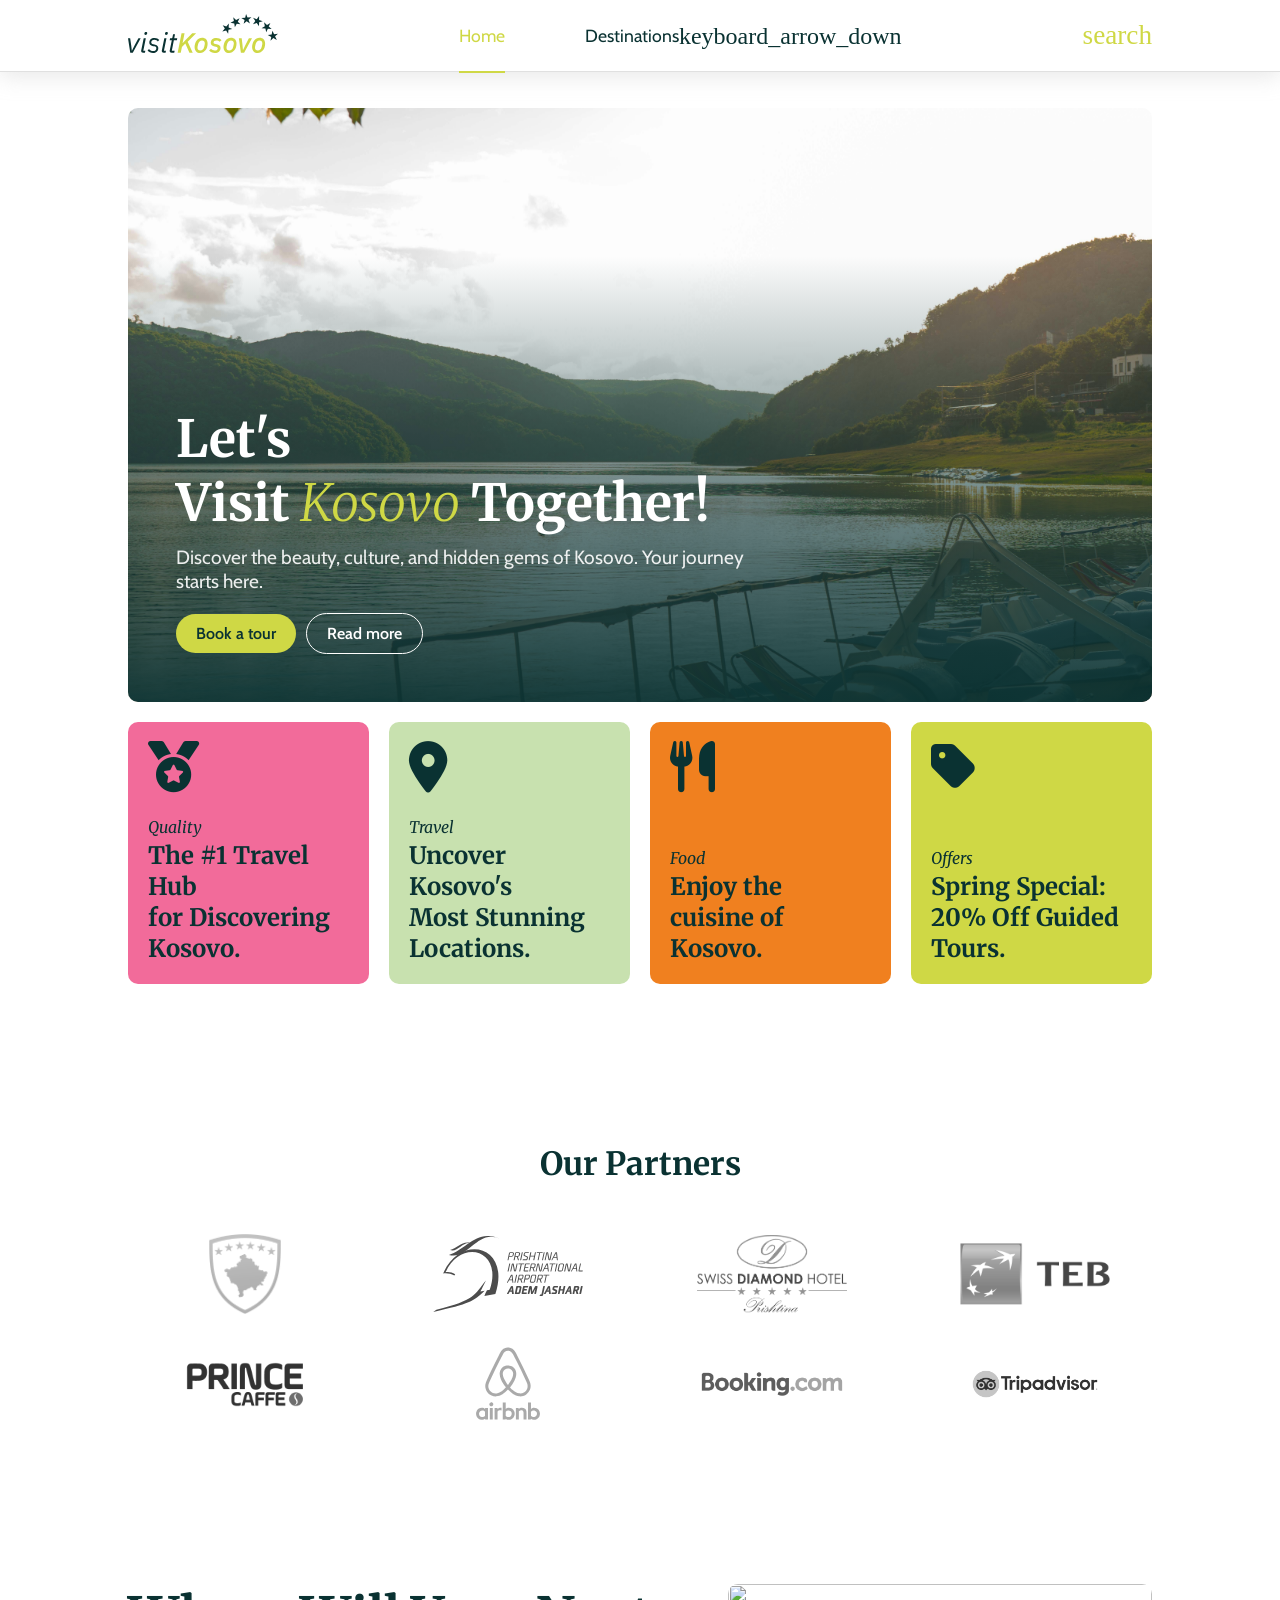
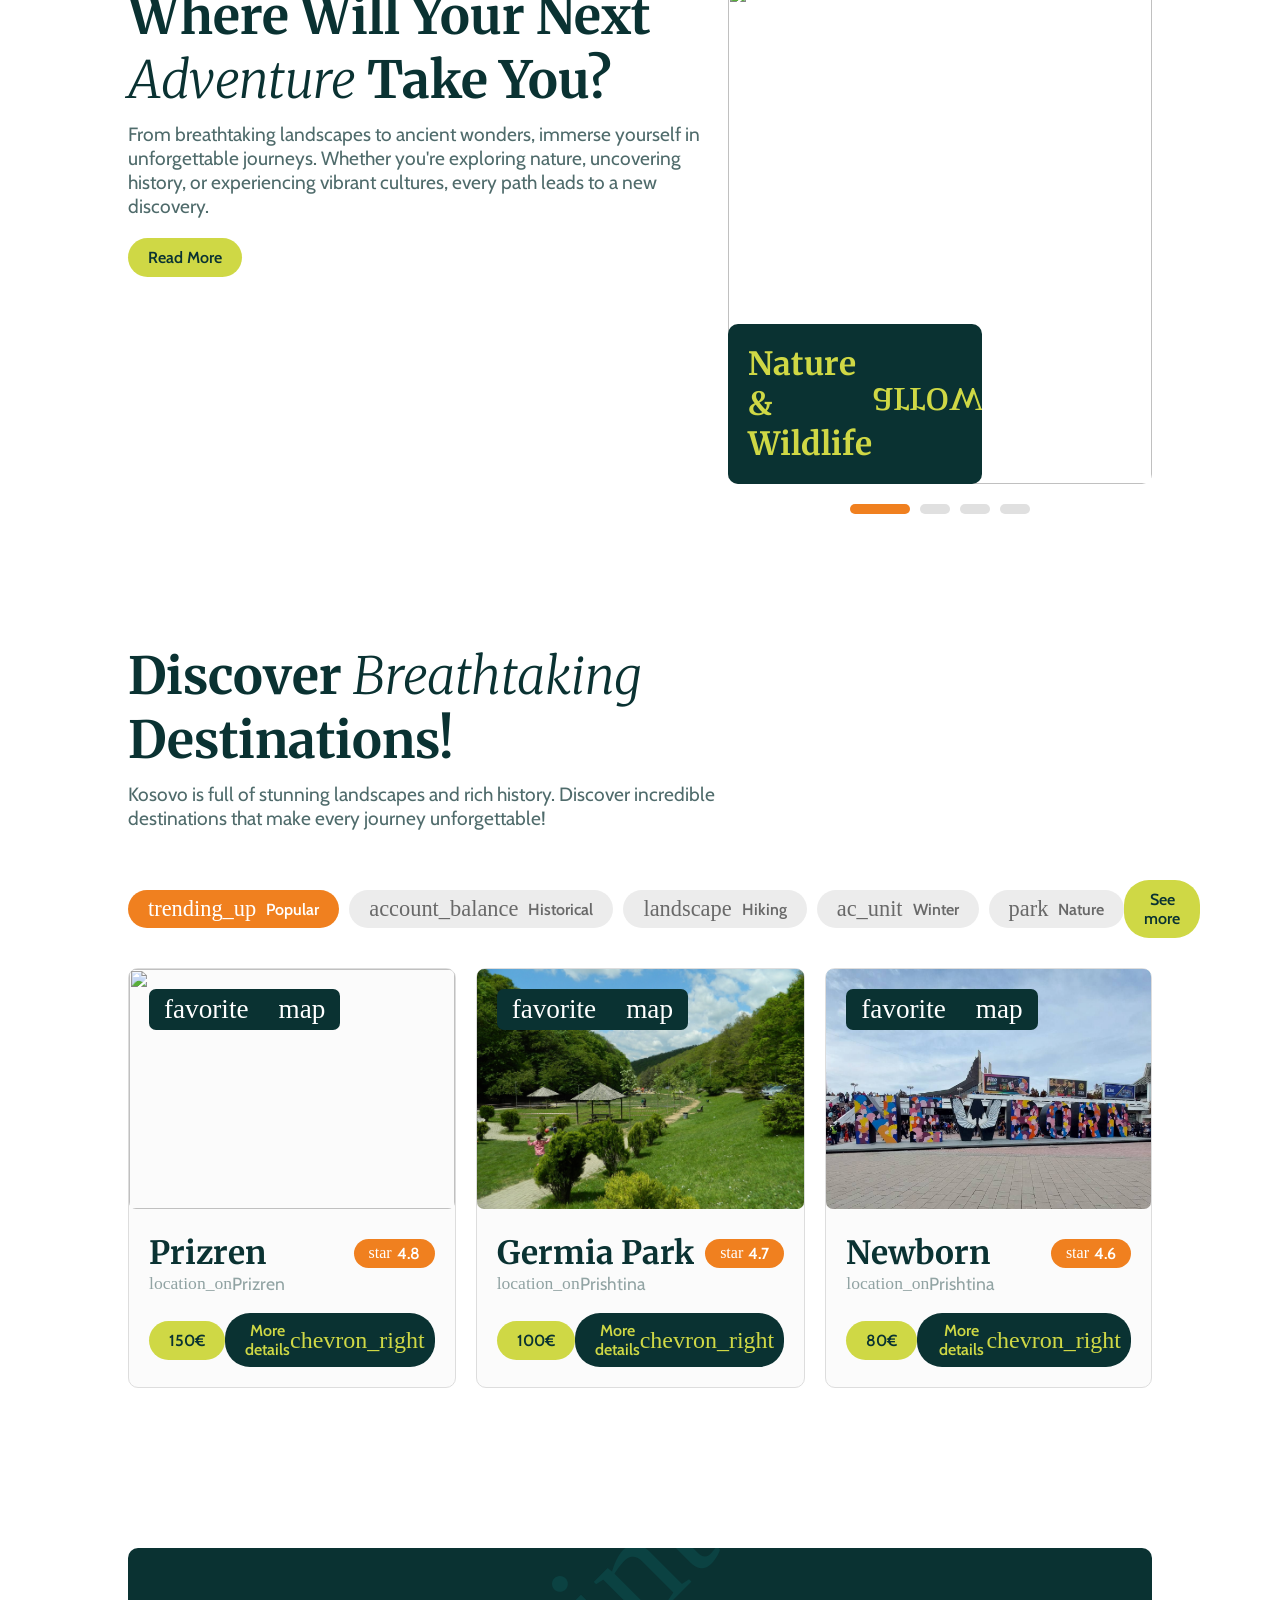
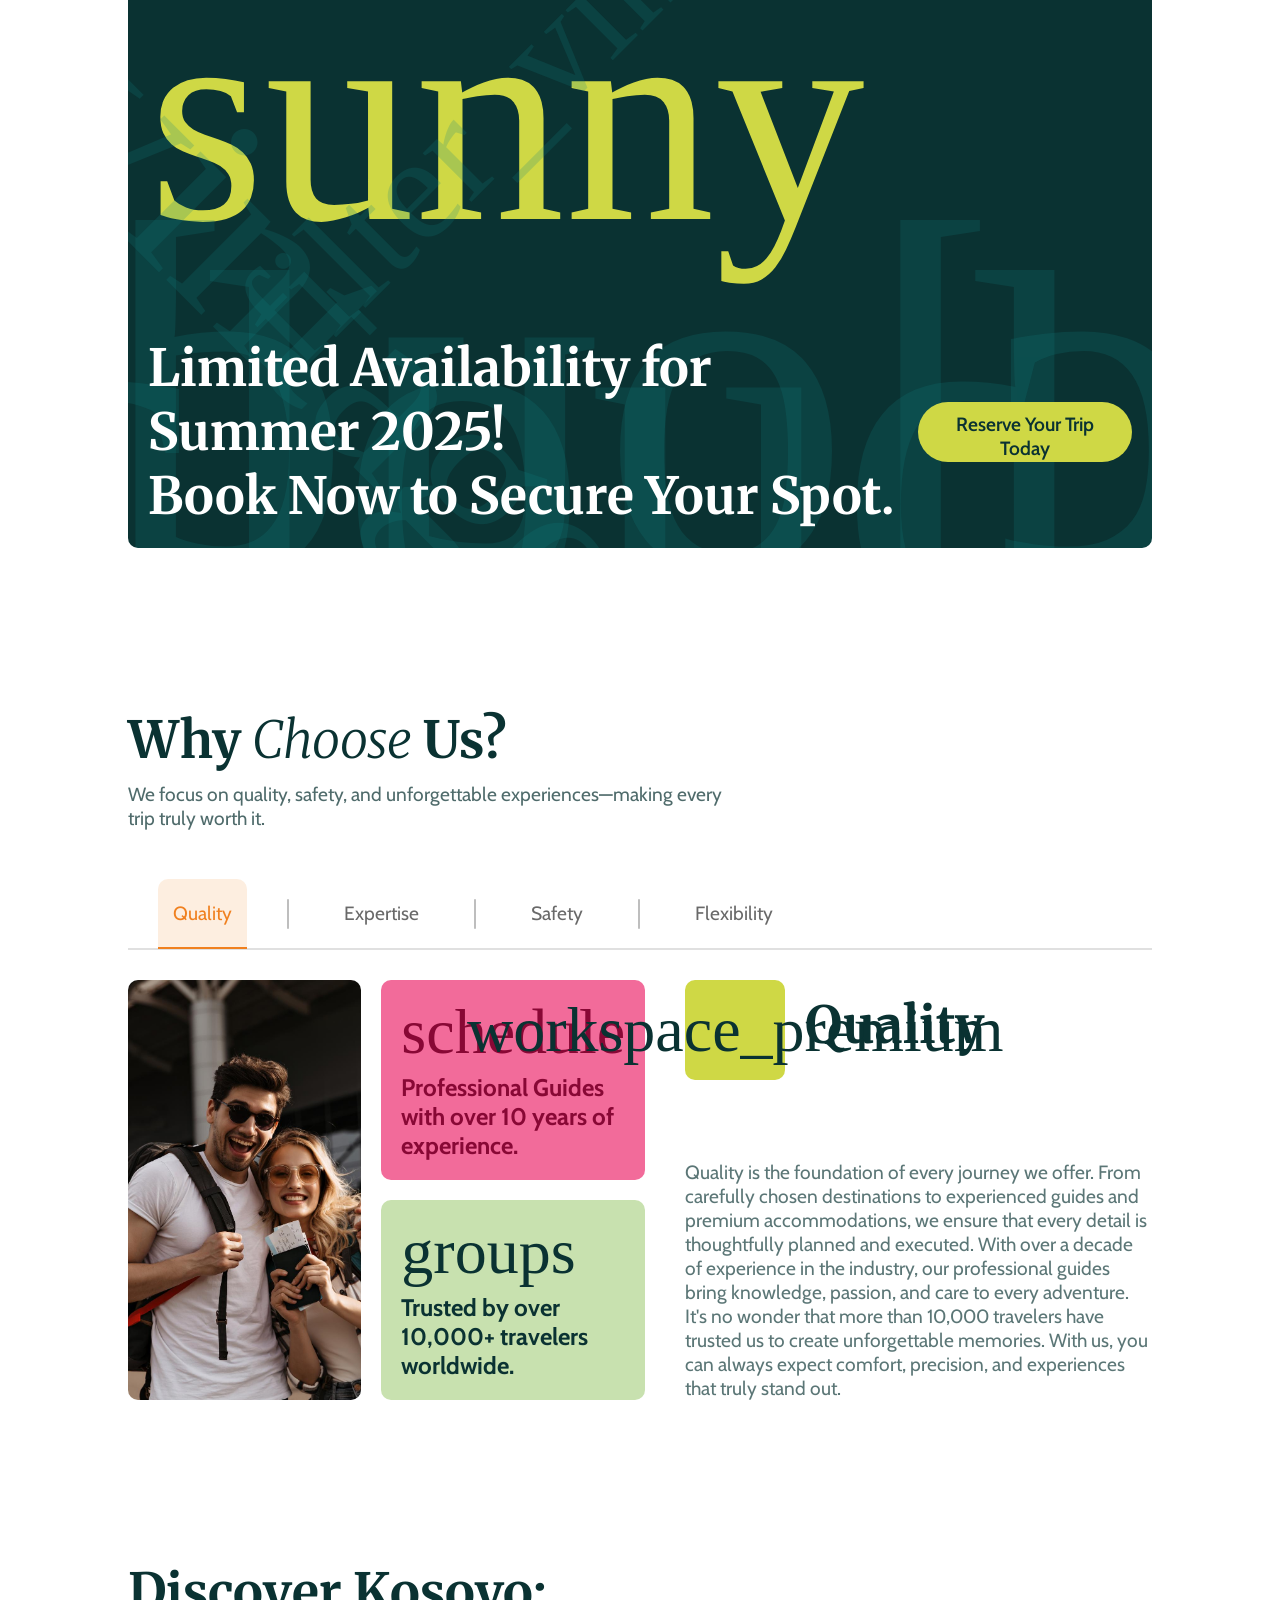
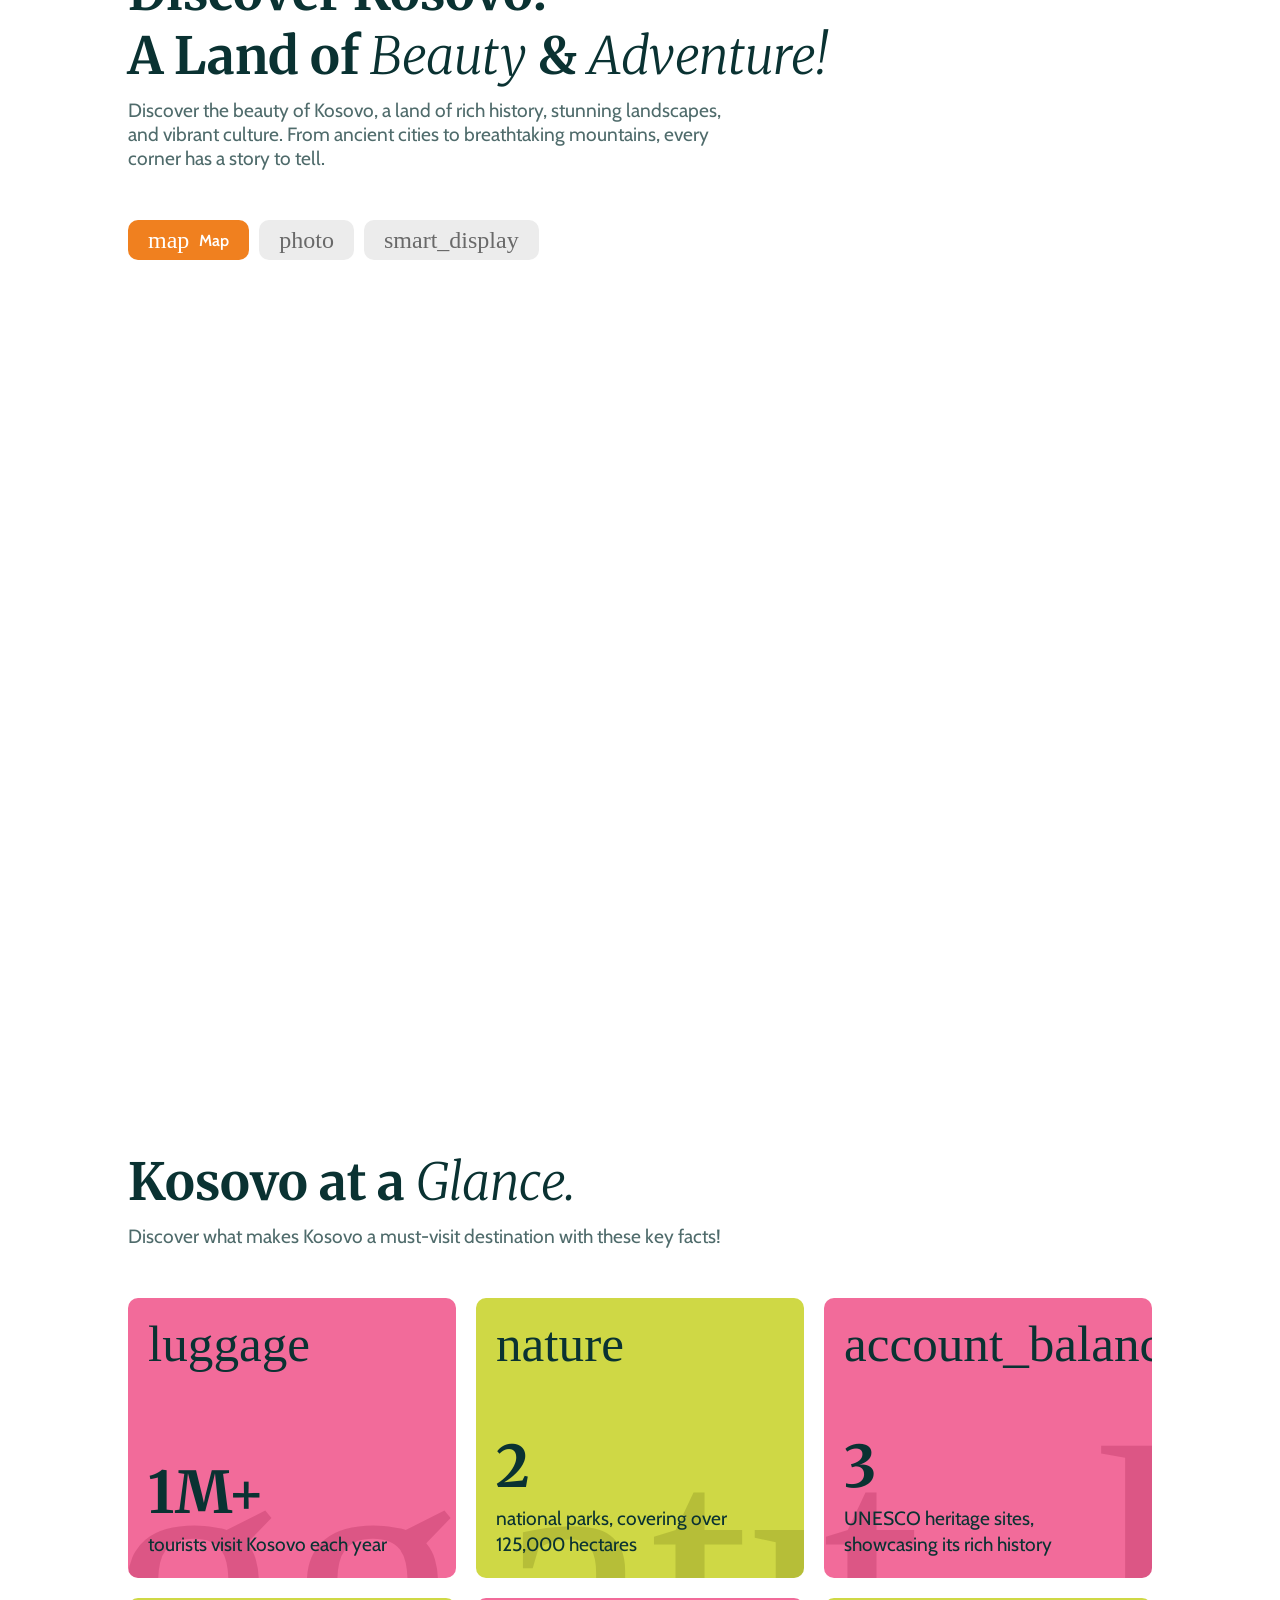
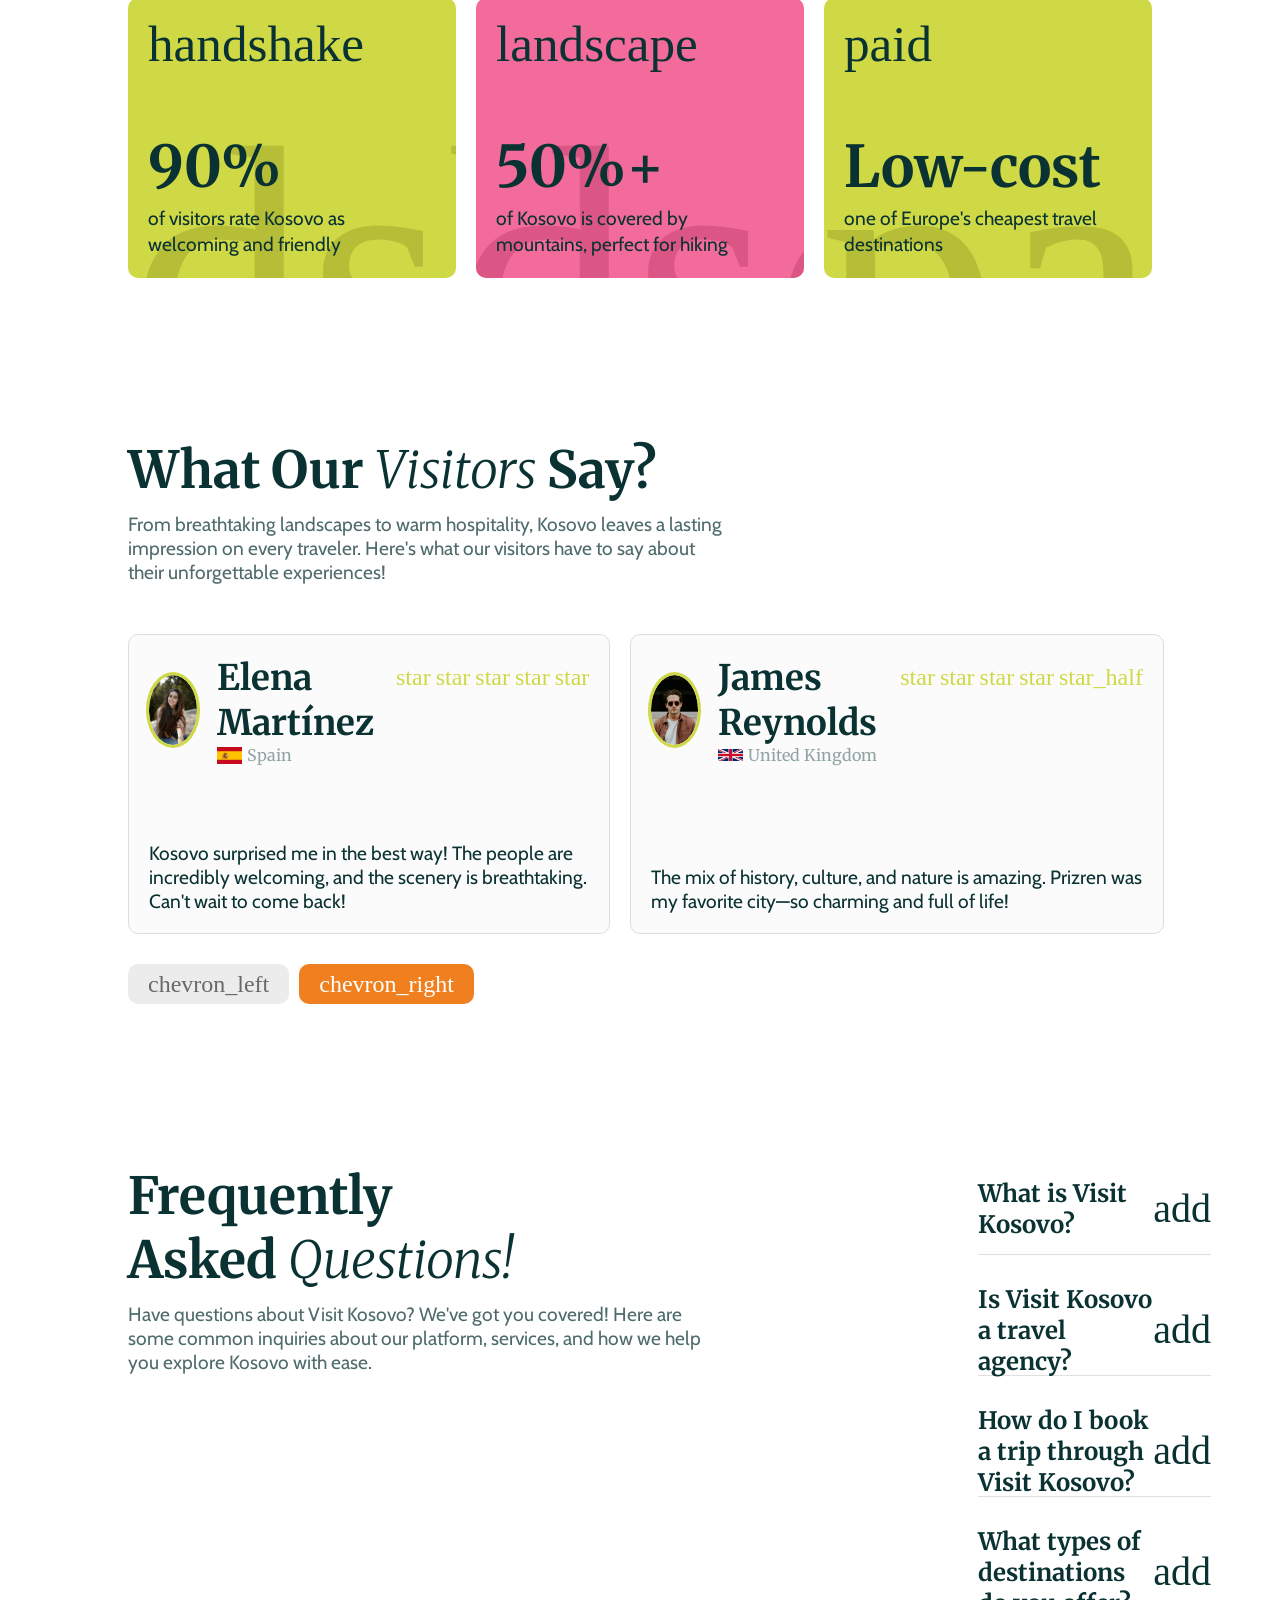
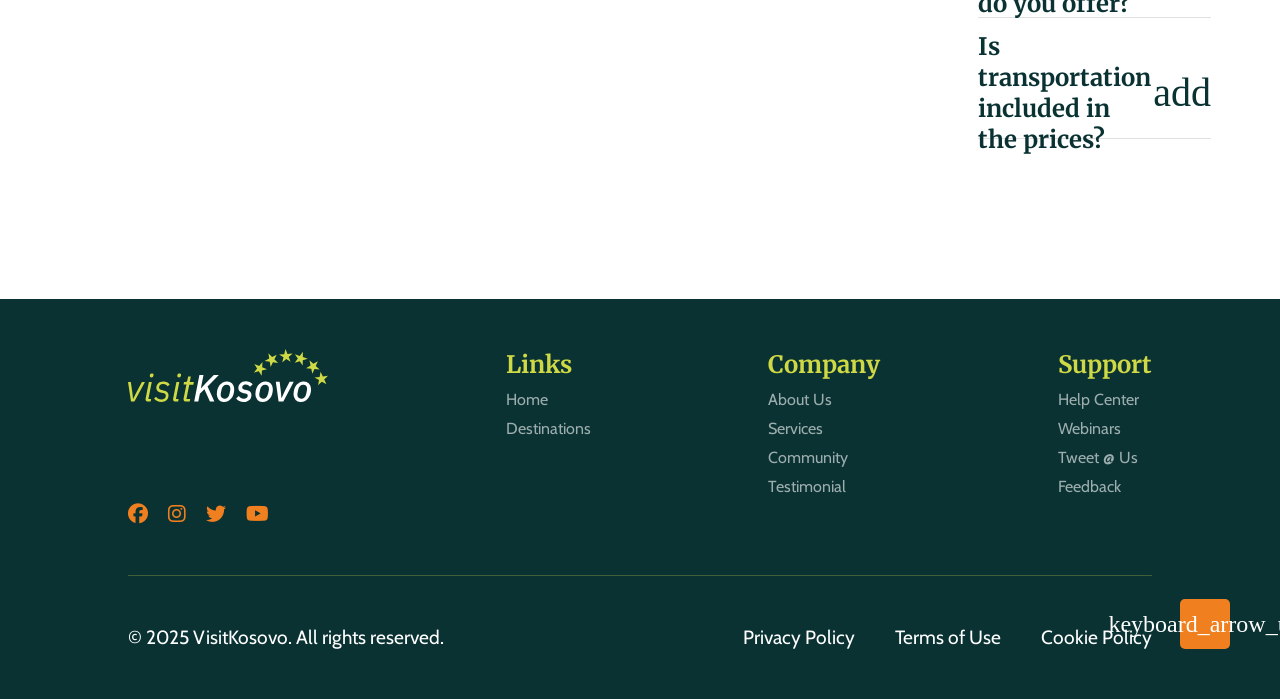
==== commit 85d8392a: "Redesign hero, stats and destination cards, add search and details view" ====
--- a/index.html
+++ b/index.html
@@ -77,8 +77,8 @@
             journey starts here.
           </p>
           <div>
-            <button class="main-btn">Book a tour</button>
-            <button class="second-btn">Read more</button>
+            <a href="page2.html"><button class="main-btn">Book a tour</button></a>
+            <a href="#adventure"><button class="second-btn">Read more</button></a>
           </div>
         </div>
         <div class="hero-box firstBox">
@@ -126,7 +126,7 @@
           <img src="img/Tripadvisor - Logo.png" alt="" />
         </div>
       </section>
-      <section class="adventure-section">
+      <section class="adventure-section" id="adventure">
         <div class="adventure-left">
           <h1>Where Will Your Next <br /><span>Adventure</span> Take You?</h1>
           <p>
@@ -312,45 +312,50 @@
         <div class="stats-content">
           <div class="stats-box">
             <span class="material-icons">luggage</span>
-            <p>Over 1 million tourists visit Kosovo each year!</p>
+            <div class="stats-info">
+              <h2>1M+</h2>
+              <p>tourists visit Kosovo each year</p>
+            </div>
             <span class="material-icons bck-icon">luggage</span>
           </div>
           <div class="stats-box pink-stats">
             <span class="material-icons">nature</span>
-            <p>
-              Kosovo is home to 2 stunning national parks, covering over 125,000
-              hectares.
-            </p>
+            <div class="stats-info">
+              <h2>2</h2>
+              <p>national parks, covering over 125,000 hectares</p>
+            </div>
             <span class="material-icons bck-icon green-bck-icon">nature</span>
           </div>
           <div class="stats-box">
             <span class="material-icons">account_balance</span>
-            <p>
-              Kosovo has 3 UNESCO heritage sites, showcasing its rich history.
-            </p>
+            <div class="stats-info">
+              <h2>3</h2>
+              <p>UNESCO heritage sites, showcasing its rich history</p>
+            </div>
             <span class="material-icons bck-icon">account_balance</span>
           </div>
           <div class="stats-box pink-stats">
             <span class="material-icons">handshake</span>
-            <p>
-              Over 90% of visitors rate Kosovo as a welcoming and friendly
-              destination!
-            </p>
-            <span class="material-icons bck-icon green-bck-icon"
-              >handshake</span
-            >
+            <div class="stats-info">
+              <h2>90%</h2>
+              <p>of visitors rate Kosovo as welcoming and friendly</p>
+            </div>
+            <span class="material-icons bck-icon green-bck-icon">handshake</span>
           </div>
           <div class="stats-box">
             <span class="material-icons">landscape</span>
-            <p>
-              Over 50% of Kosovo is covered by mountains, perfect for hiking and
-              adventure tourism.
-            </p>
+            <div class="stats-info">
+              <h2>50%+</h2>
+              <p>of Kosovo is covered by mountains, perfect for hiking</p>
+            </div>
             <span class="material-icons bck-icon">landscape</span>
           </div>
           <div class="stats-box pink-stats">
             <span class="material-icons">paid</span>
-            <p>Kosovo is one of Europe's cheapest travel destinations.</p>
+            <div class="stats-info">
+              <h2>Low-cost</h2>
+              <p>one of Europe's cheapest travel destinations</p>
+            </div>
             <span class="material-icons bck-icon green-bck-icon">paid</span>
           </div>
         </div>
@@ -514,6 +519,7 @@
     </footer>
     <script src="data.js"></script>
     <script src="script.js"></script>
+    <script src="cards.js"></script>
     <script src="nav.js"></script>
   </body>
 </html>
--- a/style.css
+++ b/style.css
@@ -36,7 +36,7 @@
 section {
     width: 100%;
     padding: 0px 10%;
-    margin-bottom: 300px;
+    margin-bottom: 160px;
 }
 
 h1 {
@@ -54,7 +54,7 @@
 
 .section-paragraph {
     width: 600px;
-    color: #F0801F;
+    color: #4F6B6B;
     font-size: 1.2em;
     margin-bottom: 20px;
 }
@@ -239,13 +239,12 @@
 
 .hero-section {
     width: 100%;
-    height: 80vh;
     padding: 0px 10%;
     display: grid;
     grid-template-columns: repeat(4, 1fr);
-    grid-template-rows: repeat(3, 1fr);
+    grid-template-rows: minmax(480px, 66vh) auto;
     gap: 20px;
-    margin-top: 6vh;
+    margin-top: 4vh;
 }
 
 .hero-section>div {
@@ -254,11 +253,16 @@
 }
 
 .hero-text {
-    grid-column: 1/3;
+    grid-column: 1/5;
+    grid-row: 1;
+    align-self: end;
+    position: relative;
+    z-index: 2;
+    padding: 48px;
 }
 
 .hero-text h1 {
-    color: #0A3232;
+    color: white;
     font-family: 'Merriweather', serif;
     font-weight: bold;
     font-size: 3.2em;
@@ -274,15 +278,34 @@
 .testimonial-title p,
 .faq-title p {
     width: 600px;
-    color: #F0801F;
+    color: #4F6B6B;
     font-size: 1.2em;
     margin-bottom: 20px;
 }
 
+.hero-text h1 span {
+    color: #CFD845;
+}
+
+.hero-text p {
+    color: #ffffffe6;
+}
+
 .hero-text div {
     display: flex;
     align-items: center;
     gap: 10px;
+}
+
+.hero-text .second-btn {
+    background-color: transparent;
+    border: 1px solid white;
+    color: white;
+}
+
+.hero-text .second-btn:hover {
+    background-color: white;
+    color: #0A3232;
 }
 
 .main-btn {
@@ -331,8 +354,17 @@
 }
 
 .hero-image {
-    grid-column: 3/5;
-    grid-row: 1/4;
+    grid-column: 1/5;
+    grid-row: 1;
+    position: relative;
+}
+
+.hero-image::after {
+    content: "";
+    position: absolute;
+    inset: 0;
+    border-radius: 10px;
+    background: linear-gradient(to top, #0A3232f2 0%, #0A323280 40%, #0A323200 75%);
 }
 
 .hero-image img {
@@ -346,12 +378,14 @@
     display: flex;
     flex-direction: column;
     justify-content: space-between;
+    gap: 24px;
+    min-height: 200px;
     padding: 20px;
     color: #0A3232;
 }
 
 .hero-box i {
-    font-size: 5em;
+    font-size: 3.2em;
 }
 
 .hero-box div p {
@@ -681,15 +715,6 @@
     transition: 0.2s ease-in-out;
 }
 
-#detail-arrow {
-    font-size: 2em;
-    transition: 0.2s ease-in-out;
-}
-
-.active-detail-arrow {
-    rotate: 180deg;
-}
-
 .card-details span {
     font-size: 1.7em;
     cursor: pointer;
@@ -707,15 +732,11 @@
 
 .details-right {
     height: 100%;
-    display: none;
+    display: flex;
     align-items: center;
     gap: 30px;
     position: relative;
     transition: 0.2s ease-in-out;
-}
-
-.active-detail {
-    display: flex;
 }
 
 .divide {
@@ -1191,7 +1212,7 @@
 }
 
 .stats-box {
-    height: 300px;
+    height: 280px;
     background-color: #F26B9A;
     color: #0A3232;
     border-radius: 10px;
@@ -1205,14 +1226,24 @@
 }
 
 .stats-box span {
-    font-size: 5.5em;
+    font-size: 3.2em;
+}
+
+.stats-info {
+    z-index: 10;
+}
+
+.stats-info h2 {
+    font-family: 'Merriweather', serif;
+    font-size: 3.6em;
+    line-height: 1.1;
+    margin-bottom: 8px;
 }
 
 .stats-box p {
-    font-size: 1.5em;
-    font-family: 'Merriweather', serif;
-    font-weight: bold;
-    z-index: 10;
+    max-width: 280px;
+    font-size: 1.2em;
+    line-height: 1.35;
 }
 
 .pink-stats {
@@ -1566,18 +1597,46 @@
 
 /*Destination Hero Start*/
 .dt-hero-section {
-    height: 30vh;
+    margin-top: 4vh;
+}
+
+.dt-hero-content {
+    min-height: 440px;
+    padding: 60px 5%;
+    border-radius: 10px;
+    background: linear-gradient(#0A3232b3, #0A3232b3), url("img/Rugova Canyon 2.jpg");
+    background-size: cover;
+    background-position: center;
     display: flex;
     flex-direction: column;
     text-align: center;
     justify-content: center;
     align-items: center;
-    margin-top: 6vh;
+}
+
+.dt-hero-content h1 {
+    color: white;
+}
+
+.dt-hero-content h1 span {
+    color: #CFD845;
+}
+
+.dt-hero-content .search-container {
+    background-color: white;
+}
+
+.search-empty {
+    grid-column: 1 / -1;
+    color: #4F6B6B;
+    font-size: 1.2em;
+    text-align: center;
+    padding: 40px 0;
 }
 
 .dt-hero-section p {
     width: 600px;
-    color: #F0801F;
+    color: #ffffffe6;
     font-size: 1.2em;
     margin-bottom: 20px;
 }
@@ -1639,23 +1698,63 @@
 }
 
 .category-box {
-    background-color: #CFD845;
-    color: #0A3232;
-    height: 60px;
+    background-color: #0A3232;
+    background-size: cover;
+    background-position: center;
+    color: white;
+    height: 180px;
     border-radius: 10px;
     padding: 20px;
     display: flex;
+    flex-direction: column;
     justify-content: space-between;
-    align-items: center;
+    align-items: flex-start;
     font-family: 'Cabin', serif;
     font-size: 1em;
     cursor: pointer;
+    position: relative;
+    overflow: hidden;
     transition: 0.2s ease-in-out;
 }
 
+.category-box::before {
+    content: "";
+    position: absolute;
+    inset: 0;
+    background: linear-gradient(to top, #0A3232e6, #0A323233);
+    transition: 0.2s ease-in-out;
+}
+
+.category-box > * {
+    position: relative;
+}
+
+.category-box:hover::before {
+    background: linear-gradient(to top, #0A3232f2, #0A323299);
+}
+
 .category-box:hover {
-    background-color: #0A3232;
     color: #CFD845;
+}
+
+.category-box:nth-child(1) {
+    background-image: url("img/Prizren.jpeg");
+}
+
+.category-box:nth-child(2) {
+    background-image: url("img/Kalaja.jpg");
+}
+
+.category-box:nth-child(3) {
+    background-image: url("img/Rugova Canyon.jpg");
+}
+
+.category-box:nth-child(4) {
+    background-image: url("img/Brezovica.jpg");
+}
+
+.category-box:nth-child(5) {
+    background-image: url("img/Mirusha.jpeg");
 }
 
 .category-box span {
@@ -1846,6 +1945,122 @@
 }
 
 /* Must See Places End */
+
+
+/* Details Start */
+
+.save-icon.saved {
+    color: #F26B9A;
+}
+
+body.details-open {
+    overflow: hidden;
+}
+
+.details-modal {
+    position: fixed;
+    inset: 0;
+    z-index: 3000;
+    padding: 40px 5%;
+    background-color: #0A3232b3;
+    display: none;
+    justify-content: center;
+    align-items: center;
+}
+
+.details-modal.open {
+    display: flex;
+}
+
+.details-content {
+    width: 100%;
+    max-width: 1000px;
+    max-height: 100%;
+    overflow-y: auto;
+    background-color: white;
+    border-radius: 10px;
+    display: grid;
+    grid-template-columns: 1fr 1fr;
+    position: relative;
+}
+
+.details-close {
+    position: absolute;
+    top: 15px;
+    right: 15px;
+    width: 44px;
+    height: 44px;
+    padding: 0;
+    border-radius: 7px;
+    background-color: #0A3232;
+    color: white;
+    display: flex;
+    justify-content: center;
+    align-items: center;
+    z-index: 2;
+}
+
+.details-image img {
+    width: 100%;
+    height: 100%;
+    min-height: 320px;
+    object-fit: cover;
+    border-radius: 10px 0px 0px 10px;
+    display: block;
+}
+
+.details-info {
+    padding: 30px;
+    display: flex;
+    flex-direction: column;
+    gap: 16px;
+}
+
+.details-top {
+    display: flex;
+    align-items: center;
+    gap: 15px;
+    padding-right: 50px;
+}
+
+.details-top h1 {
+    font-size: 2em;
+    margin: 0;
+}
+
+.details-desc {
+    color: #4F6B6B;
+    font-size: 1.05em;
+    line-height: 1.5;
+}
+
+.details-map iframe {
+    width: 100%;
+    height: 220px;
+    border: none;
+    border-radius: 10px;
+}
+
+.details-buttons {
+    display: flex;
+    justify-content: space-between;
+    align-items: center;
+    gap: 10px;
+    flex-wrap: wrap;
+    margin-top: auto;
+}
+
+.details-buttons .second-btn {
+    display: flex;
+    align-items: center;
+    gap: 6px;
+}
+
+.details-buttons .second-btn span {
+    font-size: 1.1em;
+}
+
+/* Details End */
 
 
 /* Seasons Start */
@@ -2213,14 +2428,14 @@
     }
 
     .hero-section {
-        height: auto;
         grid-template-columns: repeat(2, 1fr);
-        grid-template-rows: auto;
+        grid-template-rows: minmax(460px, 60vh) auto auto;
         gap: 16px;
     }
 
     .hero-text {
         grid-column: 1 / 3;
+        padding: 32px;
     }
 
     .hero-text h1 {
@@ -2229,8 +2444,6 @@
 
     .hero-image {
         grid-column: 1 / 3;
-        grid-row: auto;
-        height: 360px;
     }
 
     .hero-box {
@@ -2461,6 +2674,16 @@
     .seasons-content {
         height: auto;
         grid-template-columns: repeat(2, 1fr);
+    }
+
+    .details-content {
+        grid-template-columns: 1fr;
+    }
+
+    .details-image img {
+        min-height: 0;
+        height: 240px;
+        border-radius: 10px 10px 0px 0px;
     }
 
     .pop-up-content {
@@ -2506,16 +2729,13 @@
         flex-wrap: wrap;
     }
 
-    .hero-image {
-        height: 300px;
-    }
 
     .hero-box {
         min-height: 180px;
     }
 
     .hero-box i {
-        font-size: 4em;
+        font-size: 3em;
     }
 
     .partners-logos {
@@ -2637,7 +2857,8 @@
 
     .stats-box {
         height: auto;
-        min-height: 240px;
+        min-height: 220px;
+        gap: 32px;
     }
 
     .testimonial-info h1 {
@@ -2717,6 +2938,10 @@
 
     .category-container {
         grid-template-columns: repeat(2, 1fr);
+    }
+
+    .category-box:last-child {
+        grid-column: 1 / -1;
     }
 
     .seasons-content {
@@ -2781,8 +3006,12 @@
         gap: 12px;
     }
 
-    .hero-image {
-        height: 240px;
+    .hero-section {
+        grid-template-rows: minmax(500px, 78svh) auto auto;
+    }
+
+    .hero-text {
+        padding: 24px 20px;
     }
 
     .hero-box {
@@ -2891,7 +3120,11 @@
     }
 
     .stats-box span {
-        font-size: 4em;
+        font-size: 2.6em;
+    }
+
+    .stats-info h2 {
+        font-size: 3em;
     }
 
     .stats-box p,
@@ -2902,7 +3135,12 @@
     }
 
     .category-container {
-        grid-template-columns: 1fr;
+        gap: 12px;
+    }
+
+    .category-box {
+        height: 130px;
+        padding: 16px;
     }
 
     .season-title h1 {
@@ -2913,10 +3151,9 @@
         font-size: 3.5em;
     }
 
-    .dt-hero-section {
-        height: auto;
-        padding-top: 30px;
-        padding-bottom: 30px;
+    .dt-hero-content {
+        min-height: 380px;
+        padding: 40px 20px;
     }
 
     .search-container {
